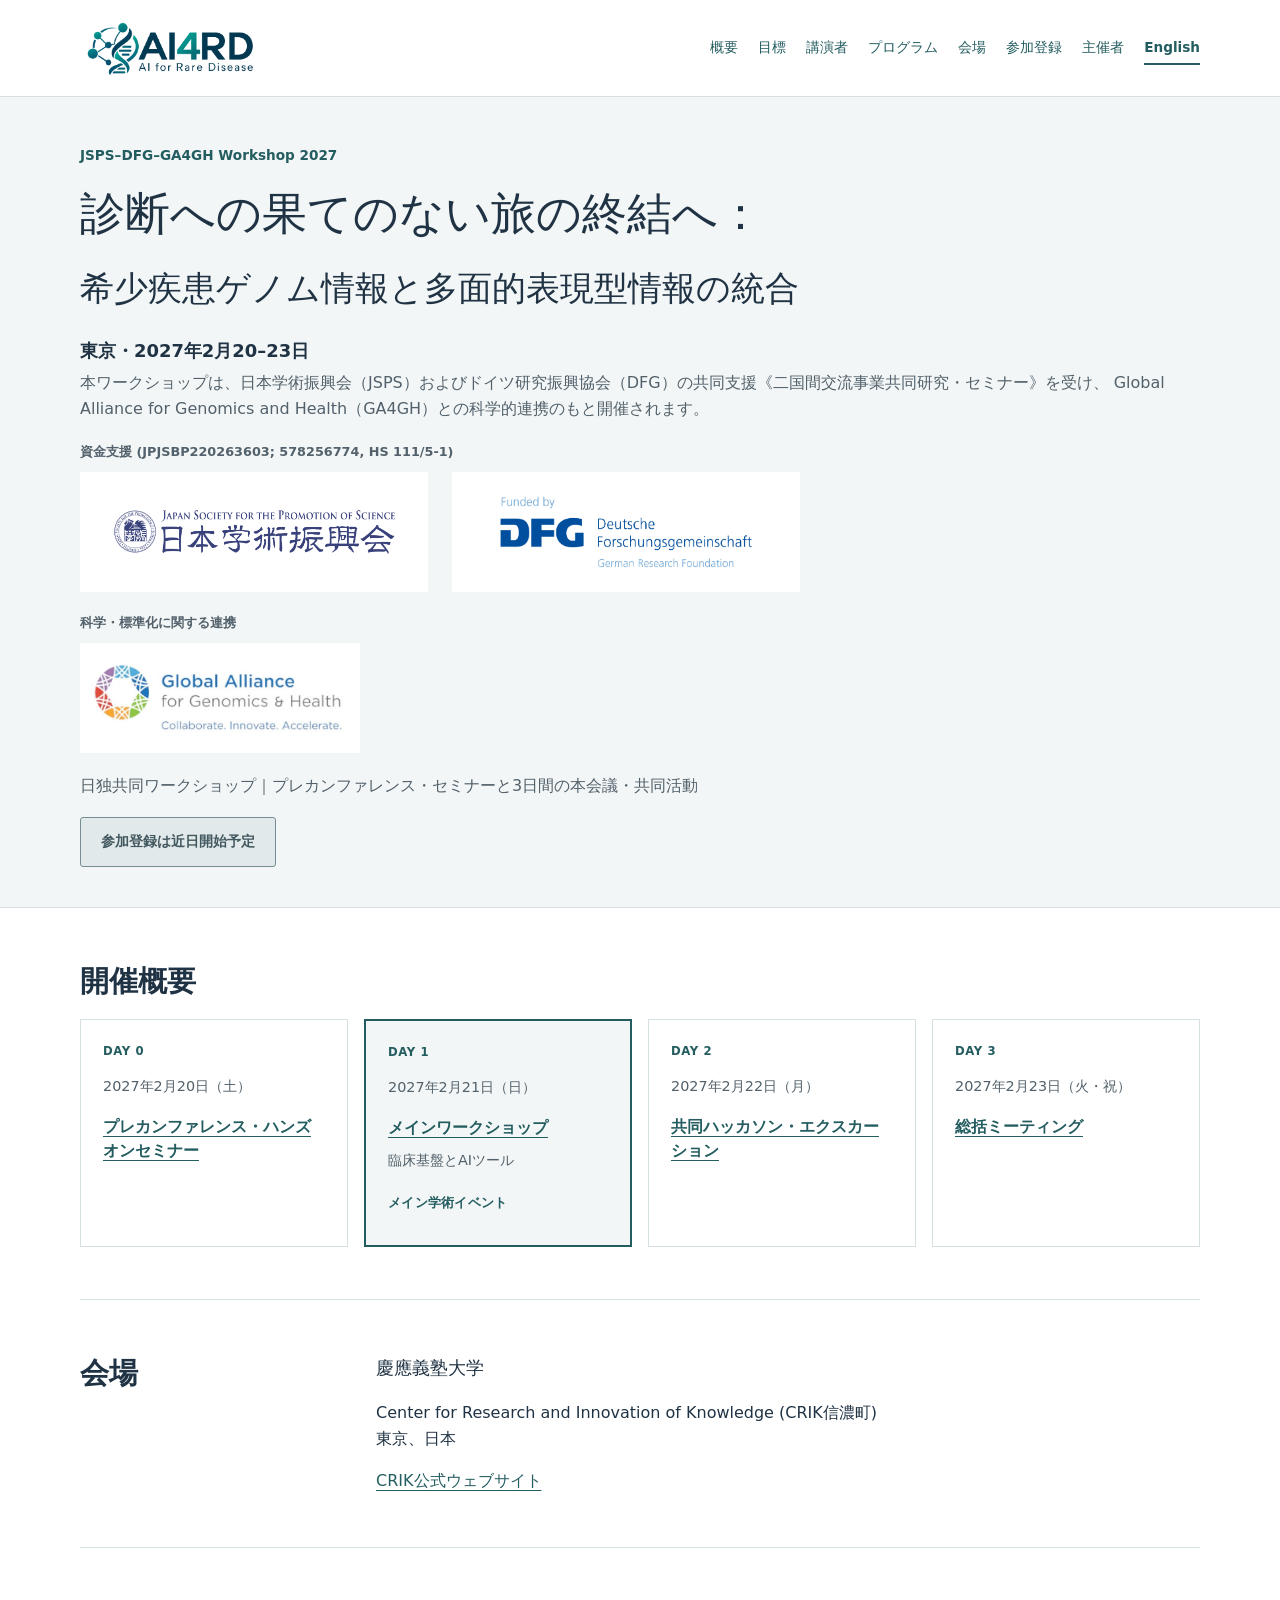
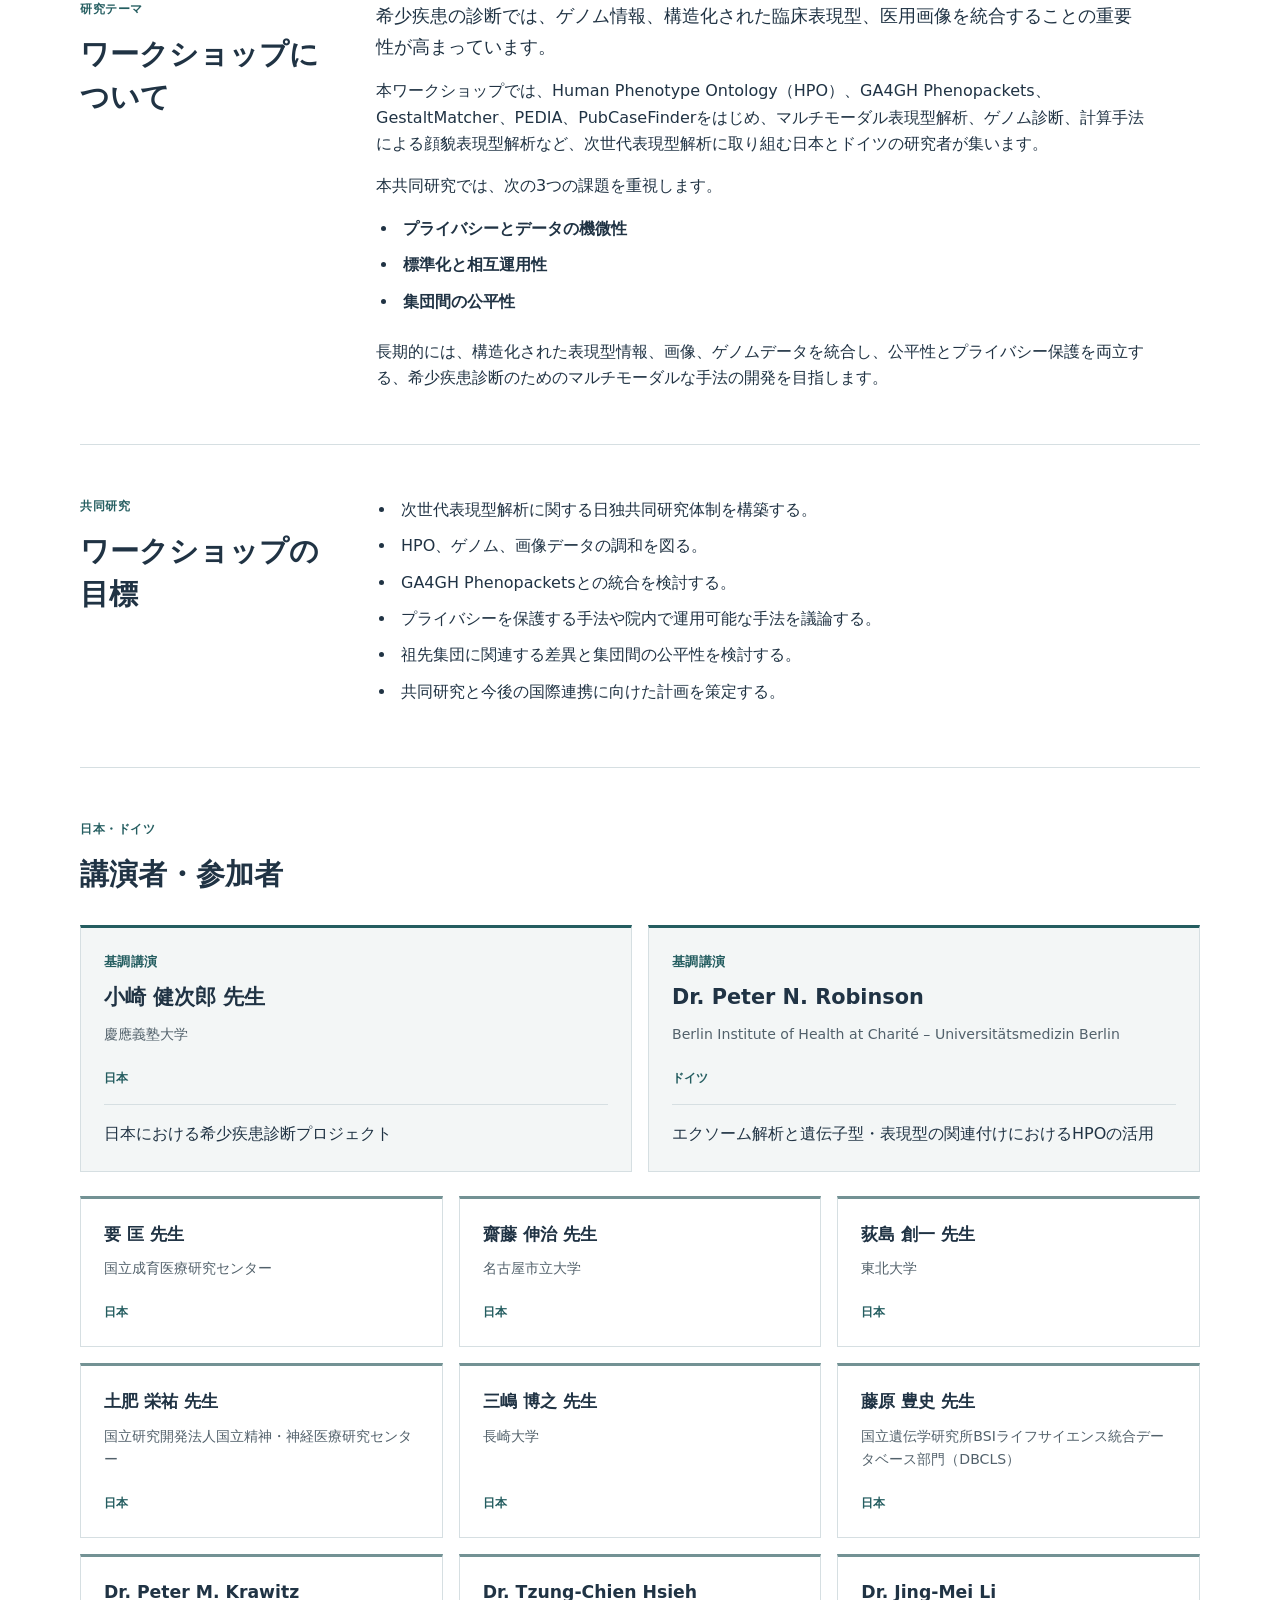
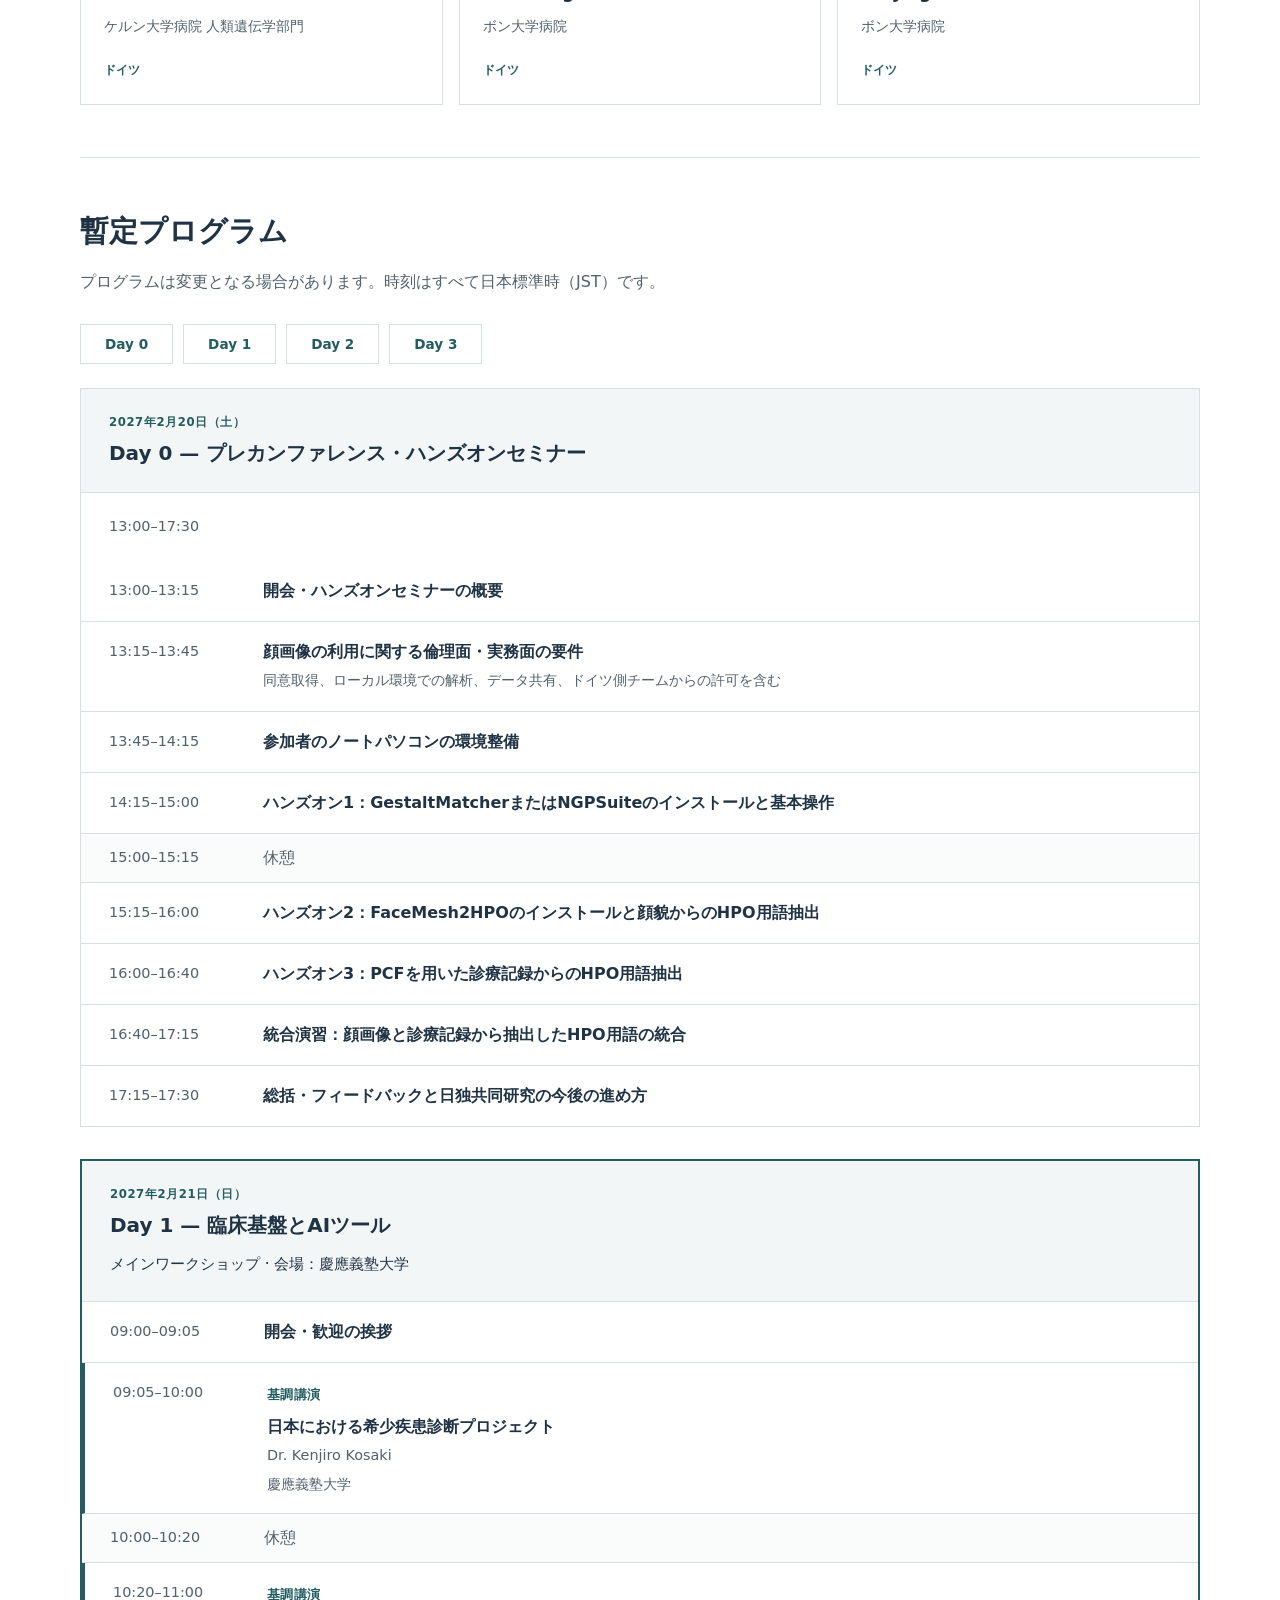
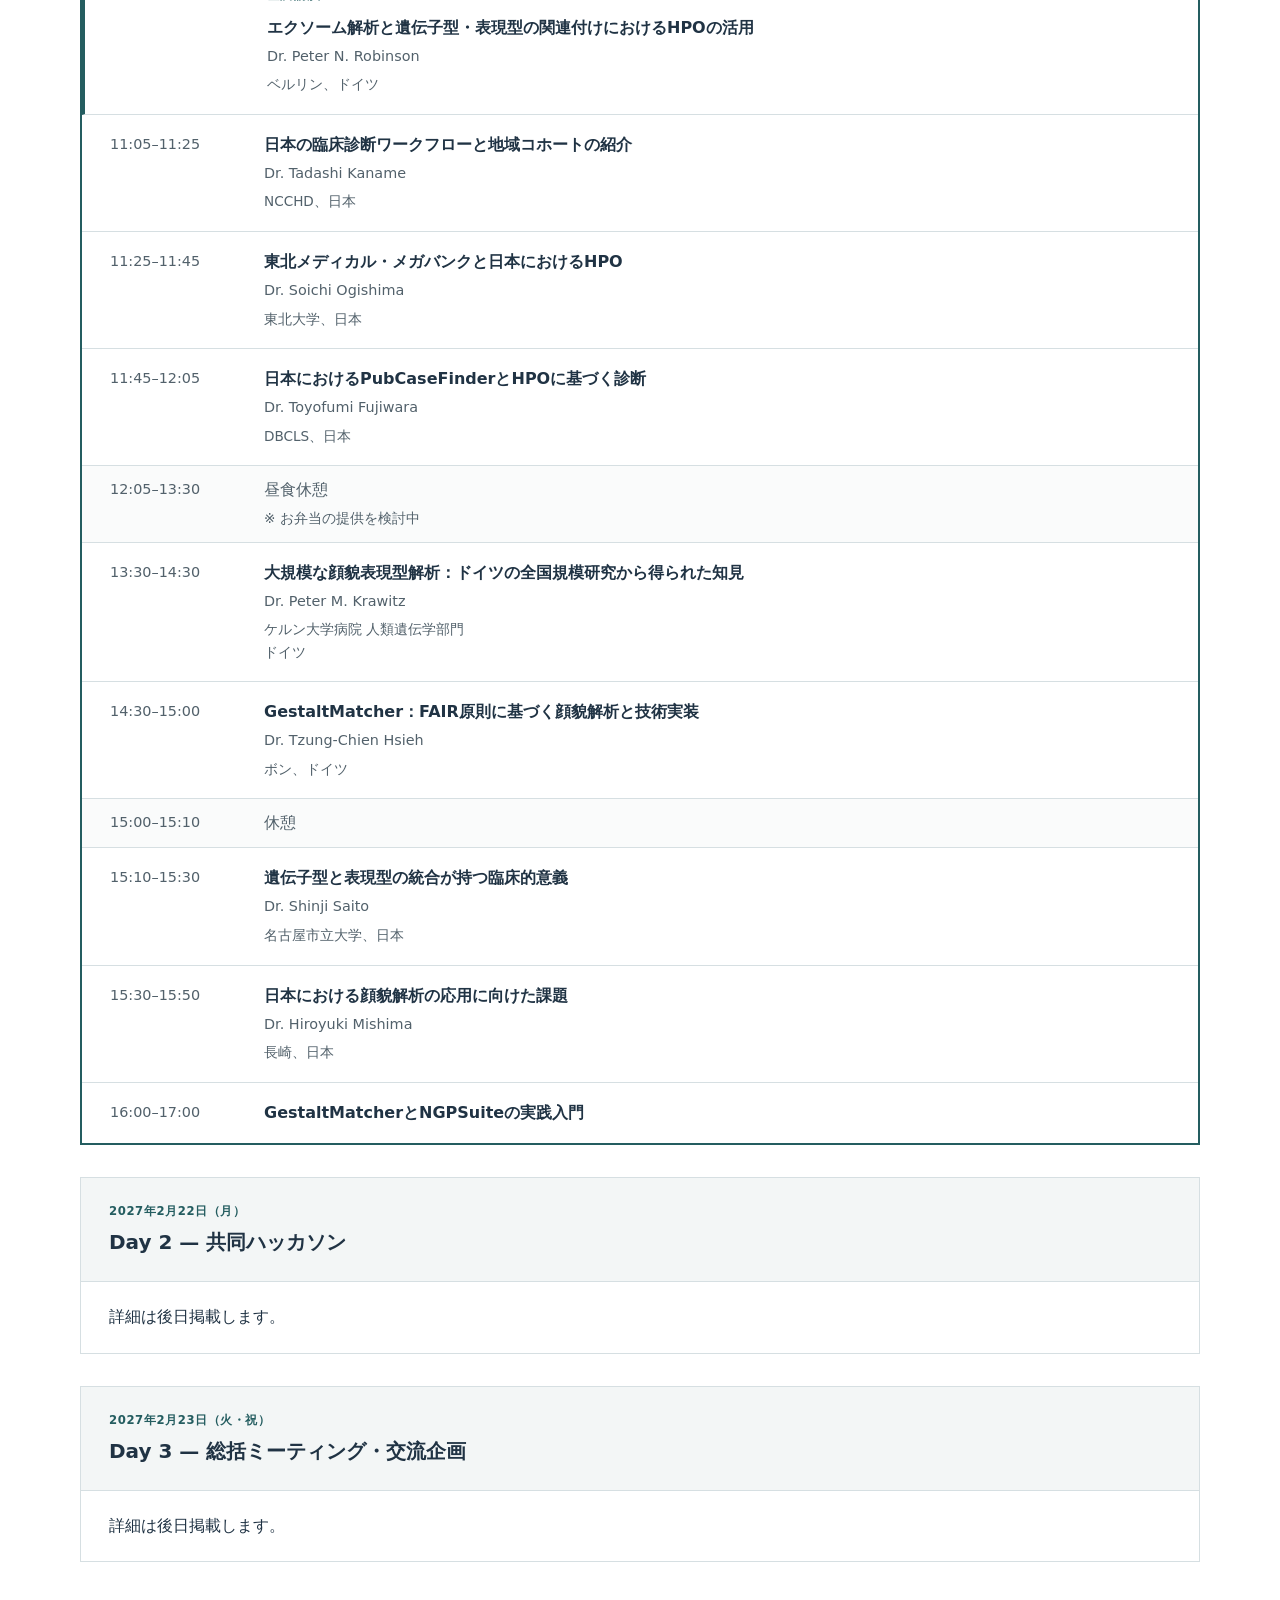
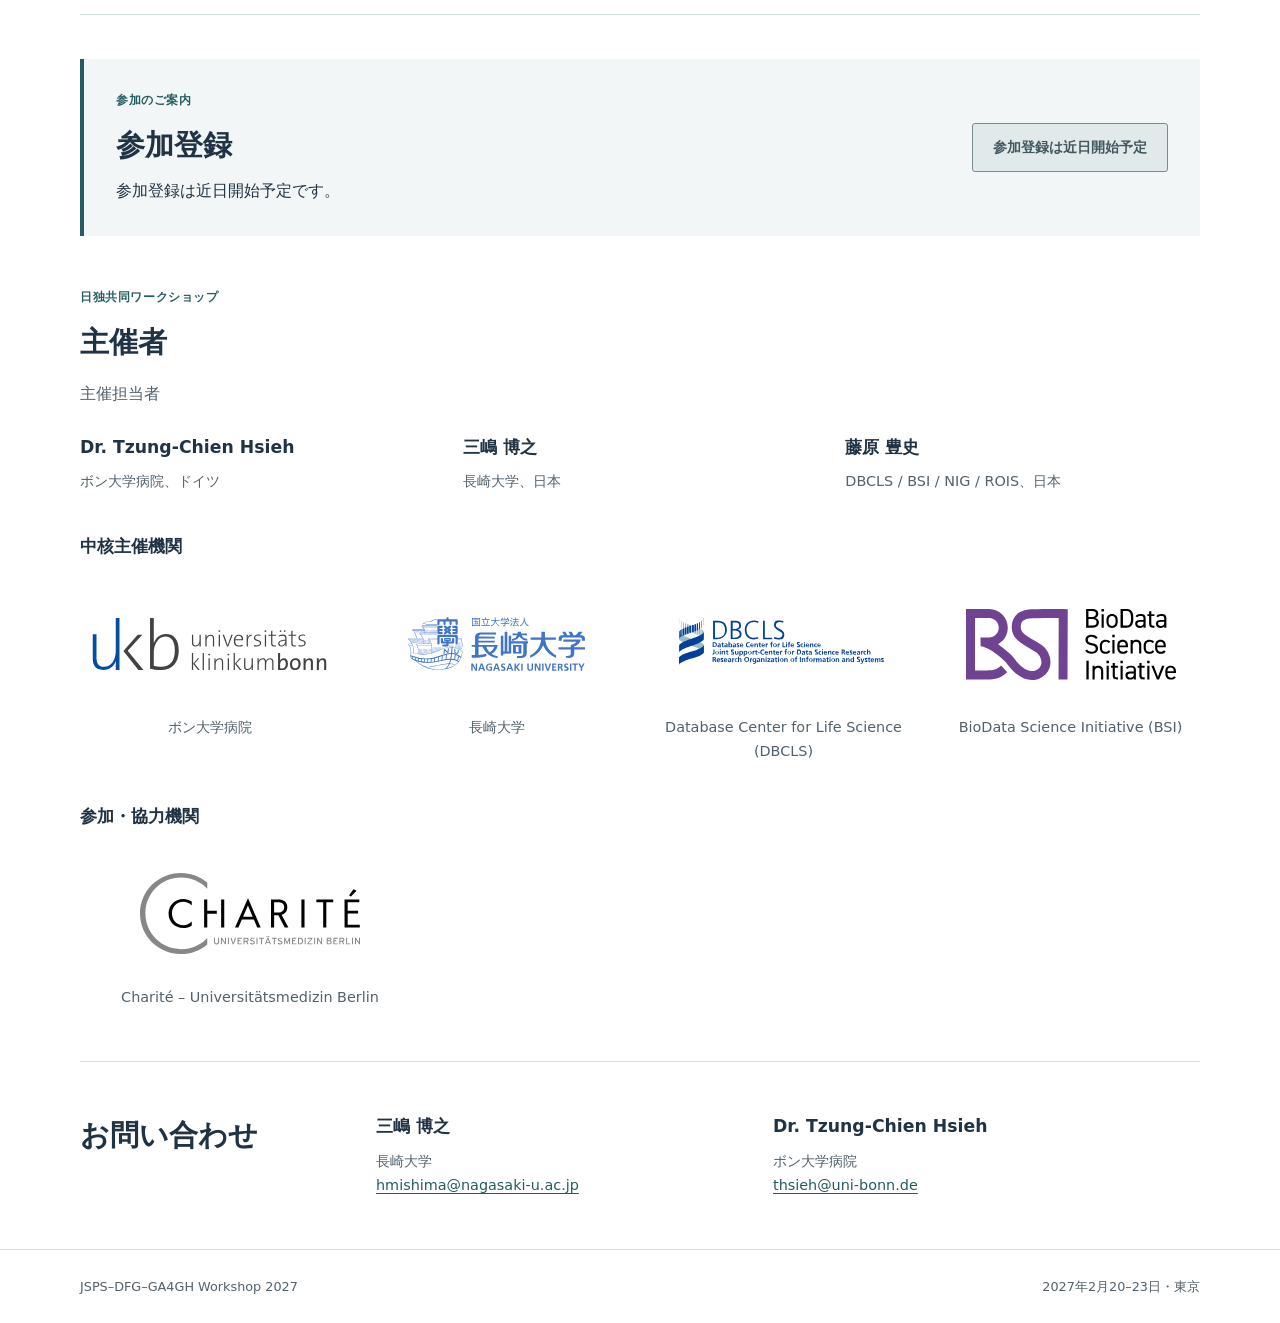
==== index.html @ 9a6e3f55 "Update index.html" ====
<!doctype html>
<html lang="ja">
<head>
  <meta charset="utf-8">
  <meta name="viewport" content="width=device-width, initial-scale=1">
  <title>JSPS–DFG–GA4GH Workshop 2027 | 東京</title>
  <meta name="description" content="2027年2月20–23日、東京・慶應義塾大学病院CRIK信濃町で開催する、希少疾患の次世代表現型解析に関する日独共同ワークショップ。">
  <link rel="stylesheet" href="assets/css/styles.css">
<link rel="alternate" hreflang="ja" href="./">
<link rel="alternate" hreflang="en" href="en/">
</head>
<body>
<a class="skip-link" href="#main">本文へ移動</a>
<header class="site-header"><div class="container header-inner">
  <a class="wordmark" href="./" lang="en"><img class="header-logo" src="assets/images/ai4rd.png" alt="AI4RD logo" width="2172" height="724" decoding="async"></a>
  <nav aria-label="メインナビゲーション">
    <a href="#about">概要</a>
    <a href="#goals">目標</a>
    <a href="#speakers">講演者</a>
    <a href="#program">プログラム</a>
    <a href="#venue">会場</a>
    <a href="#registration">参加登録</a>
    <a href="#organizers">主催者</a>
    <a class="language-link" href="en/" lang="en" hreflang="en">English</a>
  </nav></div></header>
<main id="main">
<!-- WORKSHOP IDENTITY -->
<section class="hero" id="top"><div class="container">
<p class="workshop-identity" lang="en">JSPS–DFG–GA4GH Workshop 2027</p>
<h1>診断への果てのない旅の終結へ：<span class="title-subline">希少疾患ゲノム情報と多面的表現型情報の統合</span></h1>
<p class="hero-location">東京・2027年2月20–23日</p>
<p class="hero-note funding-acknowledgement">
  本ワークショップは、日本学術振興会（JSPS）およびドイツ研究振興協会（DFG）の共同支援《二国間交流事業共同研究・セミナー》を受け、
  Global Alliance for Genomics and Health（GA4GH）との科学的連携のもと開催されます。
</p>
<!-- Funding logos -->
<p class="support-label">資金支援 (JPJSBP220263603; 578256774, HS 111/5-1)</p>
<div class="funding-logos">
<div class="funding-logo-slot"><img class="institution-logo logo-jsps" src="assets/images/jsps-display.png" alt="Japan Society for the Promotion of Science (JSPS)" decoding="async"></div>
<div class="funding-logo-slot"><img class="institution-logo logo-dfg" src="assets/images/dfg-display.png" alt="German Research Foundation (DFG)" decoding="async"></div>
</div>
<!-- End funding logos -->
<div class="scientific-collaboration">
<p class="support-label">科学・標準化に関する連携</p>
<div class="collaboration-logo-slot"><img class="institution-logo logo-ga4gh" src="assets/images/ga4gh.png" alt="Global Alliance for Genomics and Health (GA4GH)" decoding="async"></div>
</div>
<p class="hero-note">日独共同ワークショップ｜プレカンファレンス・セミナーと3日間の本会議・共同活動</p>
<button class="button" type="button" disabled>参加登録は近日開始予定</button>
</div></section>
<div class="container content">
<section id="overview" class="section section-full"><h2>開催概要</h2><div class="overview-grid">
  <article class="overview-card">
    <p class="eyebrow">Day 0</p><p>2027年2月20日（土）</p><h3><a href="#day-0">プレカンファレンス・ハンズオンセミナー</a></h3></article>
  <article class="overview-card main-event">
    <p class="eyebrow">Day 1</p><p>2027年2月21日（日）</p><h3><a href="#day-1">メインワークショップ</a></h3><p>臨床基盤とAIツール</p><span class="badge">メイン学術イベント</span></article>
  <article class="overview-card">
    <p class="eyebrow">Day 2</p><p>2027年2月22日（月）</p><h3><a href="#day-2">共同ハッカソン・エクスカーション</a></h3></article>
  <article class="overview-card">
    <p class="eyebrow">Day 3</p><p>2027年2月23日（火・祝）</p><h3><a href="#day-3">総括ミーティング</a></h3></article></div></section>
<section id="venue" class="section"><div class="section-label"><h2>会場</h2></div><div class="section-body"><p class="lead">慶應義塾大学</p><p>Center for Research and Innovation of Knowledge (CRIK信濃町)<br>東京、日本</p><p><a href="https://crik.keio.ac.jp/">CRIK公式ウェブサイト</a></p></div></section>
<section id="about" class="section"><div class="section-label"><p class="eyebrow">研究テーマ</p><h2>ワークショップについて</h2></div><div class="section-body">
<p class="lead">希少疾患の診断では、ゲノム情報、構造化された臨床表現型、医用画像を統合することの重要性が高まっています。</p>
<p>本ワークショップでは、Human Phenotype Ontology（HPO）、GA4GH Phenopackets、GestaltMatcher、PEDIA、PubCaseFinderをはじめ、マルチモーダル表現型解析、ゲノム診断、計算手法による顔貌表現型解析など、次世代表現型解析に取り組む日本とドイツの研究者が集います。</p>
<p>本共同研究では、次の3つの課題を重視します。</p>
<ul class="challenges"><li>プライバシーとデータの機微性</li><li>標準化と相互運用性</li><li>集団間の公平性</li></ul>
<p>長期的には、構造化された表現型情報、画像、ゲノムデータを統合し、公平性とプライバシー保護を両立する、希少疾患診断のためのマルチモーダルな手法の開発を目指します。</p>
</div></section>
<section id="goals" class="section"><div class="section-label"><p class="eyebrow">共同研究</p><h2>ワークショップの目標</h2></div><div class="section-body"><ul class="goals-list">
<li>次世代表現型解析に関する日独共同研究体制を構築する。</li>
<li>HPO、ゲノム、画像データの調和を図る。</li>
<li>GA4GH Phenopacketsとの統合を検討する。</li>
<li>プライバシーを保護する手法や院内で運用可能な手法を議論する。</li>
<li>祖先集団に関連する差異と集団間の公平性を検討する。</li>
<li>共同研究と今後の国際連携に向けた計画を策定する。</li>
</ul></div></section>
<!-- SPEAKERS: copy one speaker-card article to add a participant. -->
<section id="speakers" class="section section-full"><div class="section-heading"><p class="eyebrow">日本・ドイツ</p><h2>講演者・参加者</h2></div>
  <div class="keynote-grid"><article class="speaker-card keynote-card" data-status="confirmed"><p class="badge">基調講演</p><h3>小崎 健次郎 先生</h3><p>慶應義塾大学</p><p class="country">日本</p>
    <p class="keynote-title">日本における希少疾患診断プロジェクト</p></article>
<article class="speaker-card keynote-card"><p class="badge">基調講演</p><h3>Dr. Peter N. Robinson</h3><p>Berlin Institute of Health at Charité – Universitätsmedizin Berlin</p><p class="country">ドイツ</p>
  <p class="keynote-title">エクソーム解析と遺伝子型・表現型の関連付けにおけるHPOの活用</p></article></div>
  <div class="speaker-grid">
    <article class="speaker-card" data-status="confirmed"><h3>要 匡 先生</h3><p>国立成育医療研究センター</p><p class="country">日本</p></article>
    <article class="speaker-card" data-status="confirmed"><h3>齋藤 伸治 先生</h3><p>名古屋市立大学</p><p class="country">日本</p></article>
    <articls class="speaker-card"><h3>荻島 創一 先生</h3><p>東北大学</p><p class="country">日本</p></articls> 
    <articls class="speaker-card"><h3>土肥 栄祐 先生</h3><p>国立研究開発法人国立精神・神経医療研究センター</p><p class="country">日本</p></articls> 
    <article class="speaker-card"><h3>三嶋 博之 先生</h3><p>長崎大学</p><p class="country">日本</p></article>
    <article class="speaker-card"><h3>藤原 豊史 先生</h3><p>国立遺伝学研究所BSIライフサイエンス統合データベース部門（DBCLS）</p><p class="country">日本</p></article>
    <article class="speaker-card"><h3>Dr. Peter M. Krawitz</h3><p>ケルン大学病院 人類遺伝学部門</p><p class="country">ドイツ</p></article>
    <article class="speaker-card"><h3>Dr. Tzung-Chien Hsieh</h3><p>ボン大学病院</p><p class="country">ドイツ</p></article>
    <article class="speaker-card"><h3>Dr. Jing-Mei Li</h3><p>ボン大学病院</p><p class="country">ドイツ</p></article>
</div></section>
<!-- PROGRAM: each program-day contains an ordered list of sessions. Times are local to Tokyo (JST). -->
<section id="program" class="section section-full"><div class="section-heading"><h2>暫定プログラム</h2><p>プログラムは変更となる場合があります。時刻はすべて日本標準時（JST）です。</p></div><nav class="day-links" aria-label="開催日"><a href="#day-0">Day 0</a><a href="#day-1">Day 1</a><a href="#day-2">Day 2</a><a href="#day-3">Day 3</a></nav>
<section class="program-day" aria-labelledby="day-0"><header class="day-heading"><p class="eyebrow">2027年2月20日（土）</p><h3 id="day-0">Day 0 — プレカンファレンス・ハンズオンセミナー</h3></header><div class="day-summary"><p class="session-time">13:00–17:30</p></div>
<ol class="sessions">
<li class="session"><span class="session-time">13:00–13:15</span><div><h4>開会・ハンズオンセミナーの概要</h4></div></li>
<li class="session"><span class="session-time">13:15–13:45</span><div><h4>顔画像の利用に関する倫理面・実務面の要件</h4><p>同意取得、ローカル環境での解析、データ共有、ドイツ側チームからの許可を含む</p></div></li>
<li class="session"><span class="session-time">13:45–14:15</span><div><h4>参加者のノートパソコンの環境整備</h4></div></li>
<li class="session"><span class="session-time">14:15–15:00</span><div><h4>ハンズオン1：GestaltMatcherまたはNGPSuiteのインストールと基本操作</h4></div></li>
<li class="interval"><span class="session-time">15:00–15:15</span><div><h4>休憩</h4></div></li>
<li class="session"><span class="session-time">15:15–16:00</span><div><h4>ハンズオン2：FaceMesh2HPOのインストールと顔貌からのHPO用語抽出</h4></div></li>
<li class="session"><span class="session-time">16:00–16:40</span><div><h4>ハンズオン3：PCFを用いた診療記録からのHPO用語抽出</h4></div></li>
<li class="session"><span class="session-time">16:40–17:15</span><div><h4>統合演習：顔画像と診療記録から抽出したHPO用語の統合</h4></div></li>
<li class="session"><span class="session-time">17:15–17:30</span><div><h4>総括・フィードバックと日独共同研究の今後の進め方</h4></div></li>
</ol></section>
<section class="program-day main-event" aria-labelledby="day-1"><header class="day-heading"><p class="eyebrow">2027年2月21日（日）</p><h3 id="day-1">Day 1 — 臨床基盤とAIツール</h3><p class="day-meta">メインワークショップ · 会場：慶應義塾大学</p></header><ol class="sessions">
<li class="session"><span class="session-time">09:00–09:05</span><div><h4>開会・歓迎の挨拶</h4></div></li>
<li class="keynote-session"><span class="session-time">09:05–10:00</span><div><p class="badge">基調講演</p><h4>日本における希少疾患診断プロジェクト</h4><p class="session-speaker">Dr. Kenjiro Kosaki</p><p class="session-affiliation">慶應義塾大学</p></div></li>
<li class="interval"><span class="session-time">10:00–10:20</span><div><h4>休憩</h4></div></li>
<li class="keynote-session"><span class="session-time">10:20–11:00</span><div><p class="badge">基調講演</p><h4>エクソーム解析と遺伝子型・表現型の関連付けにおけるHPOの活用</h4><p class="session-speaker">Dr. Peter N. Robinson</p><p class="session-affiliation">ベルリン、ドイツ</p></div></li>
<li class="session"><span class="session-time">11:05–11:25</span><div><h4>日本の臨床診断ワークフローと地域コホートの紹介</h4><p class="session-speaker">Dr. Tadashi Kaname</p><p class="session-affiliation">NCCHD、日本</p></div></li>
<li class="session"><span class="session-time">11:25–11:45</span><div><h4>東北メディカル・メガバンクと日本におけるHPO</h4><p class="session-speaker">Dr. Soichi Ogishima</p><p class="session-affiliation">東北大学、日本</p></div></li>
<li class="session"><span class="session-time">11:45–12:05</span><div><h4>日本におけるPubCaseFinderとHPOに基づく診断</h4><p class="session-speaker">Dr. Toyofumi Fujiwara</p><p class="session-affiliation">DBCLS、日本</p></div></li>
<li class="interval"><span class="session-time">12:05–13:30</span><div><h4>昼食休憩</h4><p class="tentative-note">※ お弁当の提供を検討中</p></div></li>
<li class="session"><span class="session-time">13:30–14:30</span><div><h4>大規模な顔貌表現型解析：ドイツの全国規模研究から得られた知見</h4><p class="session-speaker">Dr. Peter M. Krawitz</p><p class="session-affiliation">ケルン大学病院 人類遺伝学部門<br>ドイツ</p></div></li>
<li class="session"><span class="session-time">14:30–15:00</span><div><h4>GestaltMatcher：FAIR原則に基づく顔貌解析と技術実装</h4><p class="session-speaker">Dr. Tzung-Chien Hsieh</p><p class="session-affiliation">ボン、ドイツ</p></div></li>
<li class="interval"><span class="session-time">15:00–15:10</span><div><h4>休憩</h4></div></li>
<li class="session"><span class="session-time">15:10–15:30</span><div><h4>遺伝子型と表現型の統合が持つ臨床的意義</h4><p class="session-speaker">Dr. Shinji Saito</p><p class="session-affiliation">名古屋市立大学、日本</p></div></li>
<li class="session"><span class="session-time">15:30–15:50</span><div><h4>日本における顔貌解析の応用に向けた課題</h4><p class="session-speaker">Dr. Hiroyuki Mishima</p><p class="session-affiliation">長崎、日本</p></div></li>
<li class="session"><span class="session-time">16:00–17:00</span><div><h4>GestaltMatcherとNGPSuiteの実践入門</h4></div></li>
</ol></section>
<section class="program-day" aria-labelledby="day-2"><header class="day-heading"><p class="eyebrow">2027年2月22日（月）</p><h3 id="day-2">Day 2 — 共同ハッカソン</h3></header><div class="day-summary"><p>詳細は後日掲載します。</p></div></section>
<section class="program-day" aria-labelledby="day-3"><header class="day-heading"><p class="eyebrow">2027年2月23日（火・祝）</p><h3 id="day-3">Day 3 — 総括ミーティング・交流企画</h3></header><div class="day-summary"><p>詳細は後日掲載します。</p></div></section>
</section>
<!-- REGISTRATION: replace disabled buttons here and in the hero with links once registration opens. -->
<section id="registration" class="registration"><div><p class="eyebrow">参加のご案内</p><h2>参加登録</h2><p>参加登録は近日開始予定です。</p></div><button class="button" type="button" disabled>参加登録は近日開始予定</button></section>
<section id="organizers" class="section section-full"><div class="section-heading"><p class="eyebrow">日独共同ワークショップ</p><h2>主催者</h2><p>主催担当者</p></div><div class="organizer-grid">
<article><h3>Dr. Tzung-Chien Hsieh</h3><p>ボン大学病院、ドイツ</p></article>
<article><h3>三嶋 博之</h3><p>長崎大学、日本</p></article>
<article><h3>藤原 豊史</h3><p>DBCLS / BSI / NIG / ROIS、日本</p></article>
</div>
<!-- Institutional logos -->
<section class="institution-section" aria-labelledby="core-institutions">
<h3 id="core-institutions">中核主催機関</h3>
<div class="institution-grid">
<figure class="institution-item"><div class="logo-slot"><img class="institution-logo logo-ukb" src="assets/images/ukb.svg" alt="University Hospital Bonn (UKB)" decoding="async"></div><figcaption>ボン大学病院</figcaption></figure>
<figure class="institution-item"><div class="logo-slot"><img class="institution-logo logo-nagasaki" src="assets/images/nagasaki.svg" alt="Nagasaki University" decoding="async"></div><figcaption>長崎大学</figcaption></figure>
<figure class="institution-item"><div class="logo-slot"><img class="institution-logo logo-dbcls" src="assets/images/dbcls.svg" alt="Database Center for Life Science (DBCLS)" decoding="async"></div><figcaption>Database Center for Life Science (DBCLS)</figcaption></figure>
<figure class="institution-item"><div class="logo-slot"><img class="institution-logo logo-bsi" src="assets/images/bsi.svg" alt="BioData Science Initiative (BSI)" decoding="async"></div><figcaption lang="en">BioData Science Initiative (BSI)</figcaption></figure>
</div>
</section>
<section class="institution-section" aria-labelledby="participating-institutions">
<h3 id="participating-institutions">参加・協力機関</h3>
<div class="participating-grid">
<figure class="institution-item participating-institution"><div class="logo-slot"><img class="institution-logo logo-charite" src="assets/images/charite.svg" alt="Charité – Universitätsmedizin Berlin" decoding="async"></div><figcaption>Charité – Universitätsmedizin Berlin</figcaption></figure>
</div>
</section>
<!-- End institutional logos -->
</section>
<section id="contact" class="section"><div class="section-label"><h2>お問い合わせ</h2></div><div class="section-body contact-grid">
<div><h3 lang="en">三嶋 博之</h3><p>長崎大学<br><a href="mailto:hmishima@nagasaki-u.ac.jp">hmishima@nagasaki-u.ac.jp</a></p></div>
<div><h3 lang="en">Dr. Tzung-Chien Hsieh</h3><p>ボン大学病院<br><a href="mailto:thsieh@uni-bonn.de">thsieh@uni-bonn.de</a></p></div>
</div></section>
</div>
</main>
<footer class="site-footer"><div class="container"><p>JSPS–DFG–GA4GH Workshop 2027</p><p>2027年2月20–23日・東京</p></div></footer>
</body>
</html>
---- assets/css/styles.css ----
/* Base palette and spacing: edit these tokens to adjust the visual identity. */
:root{--ink:#203344;--muted:#52616b;--accent:#245d60;--line:#d6dfe2;--soft:#f3f6f6;--paper:#fff;--width:1120px}
*{box-sizing:border-box}
html{scroll-padding-top:7rem}
body{margin:0;background:var(--paper);color:var(--ink);font-family:system-ui,-apple-system,BlinkMacSystemFont,"Segoe UI",sans-serif;font-size:16px;line-height:1.65}
a{color:var(--accent);text-underline-offset:.22em}
a:hover{text-decoration-thickness:2px}
a:focus-visible,button:focus-visible{outline:3px solid #995c13;outline-offset:5px}
.container{width:min(var(--width),calc(100% - 64px));margin-inline:auto}
h1,h2,h3,h4,p{margin-top:0}
h1,h2,h3,h4{line-height:1.3}
h2{font-size:1.8rem;letter-spacing:-.035em;margin-bottom:1rem}
h3{font-size:1.08rem;margin-bottom:.6rem}
p{margin-bottom:1rem}
p:last-child{margin-bottom:0}
.skip-link{position:absolute;top:-100px;left:16px;background:white;padding:12px;z-index:10}
.skip-link:focus{top:12px}
.site-header{position:sticky;top:0;z-index:5;background:white;border-bottom:1px solid var(--line)}
.header-inner{display:flex;align-items:center;justify-content:space-between;gap:24px;padding-block:18px}
.wordmark{display:block;flex-shrink:0;max-width:100%;text-decoration:none}
.header-logo{display:block;width:180px;max-width:100%;height:auto}
nav{display:flex;flex-wrap:wrap;gap:10px 20px}
nav a{font-size:.85rem;text-decoration:none;padding-block:5px}
nav a:hover{text-decoration:underline}
.hero{background:var(--soft);border-bottom:1px solid var(--line);padding:48px 0 40px}
.eyebrow{text-transform:uppercase;letter-spacing:.11em;font-size:.73rem;font-weight:700;color:var(--accent);margin-bottom:14px}
h1{max-width:950px;font-family:Georgia,"Times New Roman",serif;font-weight:400;font-size:clamp(2rem,3.5vw,2.9rem);line-height:1.22;letter-spacing:-.025em;margin-bottom:26px}
.title-subline{display:block;font-size:.76em;line-height:1.35;margin-top:14px;letter-spacing:-.015em}
.hero-location{font-size:1.12rem;font-weight:600;margin-bottom:4px}
.hero-note{color:var(--muted);margin-bottom:18px}
.hero h1{margin-bottom:20px}
.button{display:inline-block;font:inherit;font-size:.88rem;font-weight:600;border:1px solid #758d92;border-radius:3px;padding:12px 20px;text-decoration:none;background:#e2e9eb;color:#42585f}
.button:disabled{opacity:1;cursor:not-allowed}
a.button{background:var(--accent);color:white}
.section{padding-block:52px;border-bottom:1px solid var(--line);display:grid;grid-template-columns:260px 1fr;gap:36px}
.section-body{max-width:770px}
.lead{font-size:1.15rem;line-height:1.7}
.section-full{display:block}
.section-heading{margin-bottom:28px}
.section-heading>p:last-child{color:var(--muted)}
.challenges{padding-left:22px;margin-block:16px 24px;font-weight:600}
.challenges li,.goals-list li{padding-left:5px;margin-bottom:10px}
.goals-list{margin:0;padding-left:20px}
.speaker-grid{display:grid;grid-template-columns:repeat(3,1fr);gap:16px}
.speaker-card{border:1px solid var(--line);border-top:3px solid #739294;padding:23px;display:flex;flex-direction:column}
.speaker-card p{font-size:.88rem;color:var(--muted);margin-bottom:12px}
.speaker-card .country{margin-top:auto;margin-bottom:0;padding-top:10px;font-size:.78rem;color:var(--accent);font-weight:600}
.day-links{margin-bottom:24px;gap:10px}
.day-links a{border:1px solid var(--line);padding:8px 24px;font-weight:600}
.program-day{margin-bottom:32px;border:1px solid var(--line)}
.program-day:last-child{margin-bottom:0}
.day-heading{padding:24px 28px;background:var(--soft);border-bottom:1px solid var(--line)}
.day-heading .eyebrow{margin-bottom:6px}
.day-heading h3{font-size:1.25rem;margin:0;scroll-margin-top:7rem}
.sessions{list-style:none;padding:0;margin:0}
.sessions li{display:grid;grid-template-columns:130px 1fr;gap:24px;padding:18px 28px;border-bottom:1px solid var(--line)}
.sessions li:last-child{border-bottom:0}
.session-time{font-variant-numeric:tabular-nums;font-size:.9rem;white-space:nowrap;color:var(--muted)}
.sessions h4{font-size:1rem;font-weight:600;margin:0;line-height:1.5}
.sessions p{font-size:.9rem;color:var(--muted);margin:5px 0 0}
.sessions .interval{background:#fafbfb;padding-block:12px}
.interval h4{font-weight:400;color:var(--muted)}
.registration{margin-top:44px;padding:32px;background:var(--soft);border-left:4px solid var(--accent);display:flex;justify-content:space-between;align-items:center;gap:24px}
.registration h2{margin-bottom:10px}
.registration .button{flex-shrink:0}
.organizer-grid{display:grid;grid-template-columns:repeat(3,1fr);gap:28px}
.organizer-grid p{color:var(--muted);font-size:.9rem}
#contact{border-bottom:0}
.site-footer{border-top:1px solid var(--line);padding:26px 0;color:var(--muted);font-size:.8rem}
.site-footer .container{display:flex;justify-content:space-between;gap:16px}
.site-footer p{margin:0}
@media(max-width:1000px){.header-inner{align-items:flex-start;flex-direction:column;gap:8px}.section{grid-template-columns:210px 1fr;gap:24px}.speaker-grid{grid-template-columns:repeat(2,1fr)}html{scroll-padding-top:9rem}.day-heading h3{scroll-margin-top:9rem}}
@media(max-width:640px){.container{width:calc(100% - 36px)}.site-header{position:static}.header-inner{padding-block:12px}.header-logo{width:156px}nav{gap:2px 17px}nav a{padding-block:8px}.hero{padding:32px 0}.section{display:block;padding-block:36px}.section-label{margin-bottom:22px}.speaker-grid,.organizer-grid{grid-template-columns:1fr}.speaker-card{padding:20px}.registration{flex-direction:column;align-items:flex-start;padding:24px;margin-top:32px}.sessions li{grid-template-columns:1fr;gap:5px;padding:16px 18px}.day-heading{padding:20px 18px}.day-heading h3{font-size:1.15rem}.site-footer .container{flex-direction:column;gap:5px}html{scroll-padding-top:1rem}.day-heading h3{scroll-margin-top:1rem}}
@media print{.site-header,.skip-link,.button,.day-links{display:none}.container{width:100%}.hero,.section{padding-block:20px}.program-day{break-inside:auto}.sessions li,.speaker-card{break-inside:avoid}body{font-size:10pt}.hero{background:white}.speaker-grid{grid-template-columns:repeat(3,1fr)}}

/* Bilingual navigation, event overview, and keynote hierarchy. */
.language-link{font-weight:700;border-bottom:2px solid var(--accent)}
.overview-grid{display:grid;grid-template-columns:repeat(4,minmax(0,1fr));gap:16px}
.overview-card{padding:22px;border:1px solid var(--line)}
.overview-card>p:not(.eyebrow){font-size:.9rem;color:var(--muted)}
.overview-card h3{font-size:1rem}
.main-event{border:2px solid var(--accent)}
.overview-card.main-event{background:var(--soft)}
.keynote-grid{display:grid;grid-template-columns:repeat(2,minmax(0,1fr));gap:16px;margin-bottom:24px}
.keynote-card{background:var(--soft);border-top-color:var(--accent)}
.keynote-card h3{font-size:1.3rem}
.speaker-card .keynote-title{margin-top:16px;margin-bottom:0;padding-top:16px;border-top:1px solid var(--line);color:var(--ink);font-size:1rem}
.badge,.speaker-card .badge,.sessions .badge{align-self:flex-start;display:inline-block;font-size:.8rem;font-weight:700;color:var(--accent);letter-spacing:.02em;margin:0 0 10px}
.keynote-session{border-left:3px solid var(--accent)}
.day-meta{margin-top:12px;margin-bottom:0;font-size:.95rem}
.day-summary{padding:22px 28px}
.sessions .tentative-note{font-size:.85rem;color:var(--muted)}
.sessions .session-affiliation{font-size:.85rem}
:lang(ja) h1{font-family:"Yu Mincho","Hiragino Mincho ProN",serif;line-height:1.5;letter-spacing:0}
:lang(ja) .title-subline{line-height:1.6;letter-spacing:0}
:lang(ja) h2,:lang(ja) h3{line-height:1.5;letter-spacing:0}
:lang(ja) .eyebrow{letter-spacing:.05em}
@media(max-width:1100px){.header-inner{flex-direction:column;align-items:flex-start;gap:8px}.overview-grid{grid-template-columns:repeat(2,minmax(0,1fr))}html{scroll-padding-top:10rem}}
@media(max-width:640px){.overview-grid,.keynote-grid{grid-template-columns:1fr}.day-summary{padding:20px 18px}html{scroll-padding-top:1rem}}

/* Institutional marks retain their source proportions and artwork. */
.institution-logo {
  display: block;
  width: auto;
  height: auto;
  max-width: 100%;
  max-height: 100px;
  object-fit: contain;
}
.funding-logos {
  display: grid;
  grid-template-columns: repeat(2, minmax(0, 1fr));
  max-width: 720px;
  gap: 24px;
  margin: 0 0 20px;
}
.funding-logo-slot {
  height: 120px;
  padding: 16px;
  display: flex;
  align-items: center;
  justify-content: center;
  background: white;
}
.logo-dfg { max-width: min(100%, 255px); max-height: 88px; }
.logo-jsps { max-width: min(100%, 285px); max-height: 88px; }
.institution-section { margin-top: 40px; }
.institution-section > h3 { margin-bottom: 24px; }
.institution-grid {
  display: grid;
  grid-template-columns: repeat(4, minmax(0, 1fr));
  gap: 28px;
}
.institution-item { margin: 0; min-width: 0; }
.logo-slot {
  min-height: 120px;
  display: flex;
  align-items: center;
  justify-content: center;
  padding: 12px;
}
.logo-ukb { max-width: min(100%, 260px); }
.logo-dbcls { max-width: min(100%, 210px); max-height: 82px; }
.logo-charite { max-width: min(100%, 220px); max-height: 82px; }
.institution-item figcaption {
  margin-top: 12px;
  text-align: center;
  color: var(--muted);
  font-size: .9rem;
}
.logo-nagasaki { max-width: min(100%, 260px); }
.participating-grid { display: grid; grid-template-columns: repeat(2, minmax(0, 1fr)); gap: 28px; max-width: 736px; }
.participating-institution { max-width: 340px; }
.logo-keio { max-width: min(100%, 250px); max-height: 82px; }
@media (max-width: 1000px) {
  .institution-grid { grid-template-columns: repeat(2, minmax(0, 1fr)); }
}
@media (max-width: 640px) {
  .institution-grid { grid-template-columns: 1fr; gap: 28px; }
  .institution-item { width: 100%; max-width: 340px; margin-inline: auto; }
  .funding-logos, .participating-grid { grid-template-columns: 1fr; }
  .funding-logos { max-width: 360px; gap: 16px; }
  .participating-institution { margin-inline: 0; }
}

/* Workshop identity and distinct support roles. */
.workshop-identity { margin-bottom: 14px; color: var(--accent); font-size: .85rem; font-weight: 700; line-height: 1.6; text-wrap: pretty; }
.support-label { margin-bottom: 10px; font-size: .8rem; font-weight: 600; color: var(--muted); }
.scientific-collaboration { margin-bottom: 20px; }
.collaboration-logo-slot { display: flex; align-items: center; justify-content: center; width: 280px; max-width: 100%; height: 110px; padding: 10px; background: white; }
.logo-ga4gh { width: 100%; max-height: 90px; }
.logo-bsi { width: 210px; max-width: 100%; max-height: 82px; }

/* Named contacts share a compact, responsive layout. */
.contact-grid { display: grid; grid-template-columns: repeat(2, minmax(0, 1fr)); gap: 24px; }
.contact-grid p { color: var(--muted); font-size: .9rem; }
.contact-grid a { overflow-wrap: anywhere; }
@media (max-width: 640px) {
  .contact-grid { grid-template-columns: 1fr; }
}
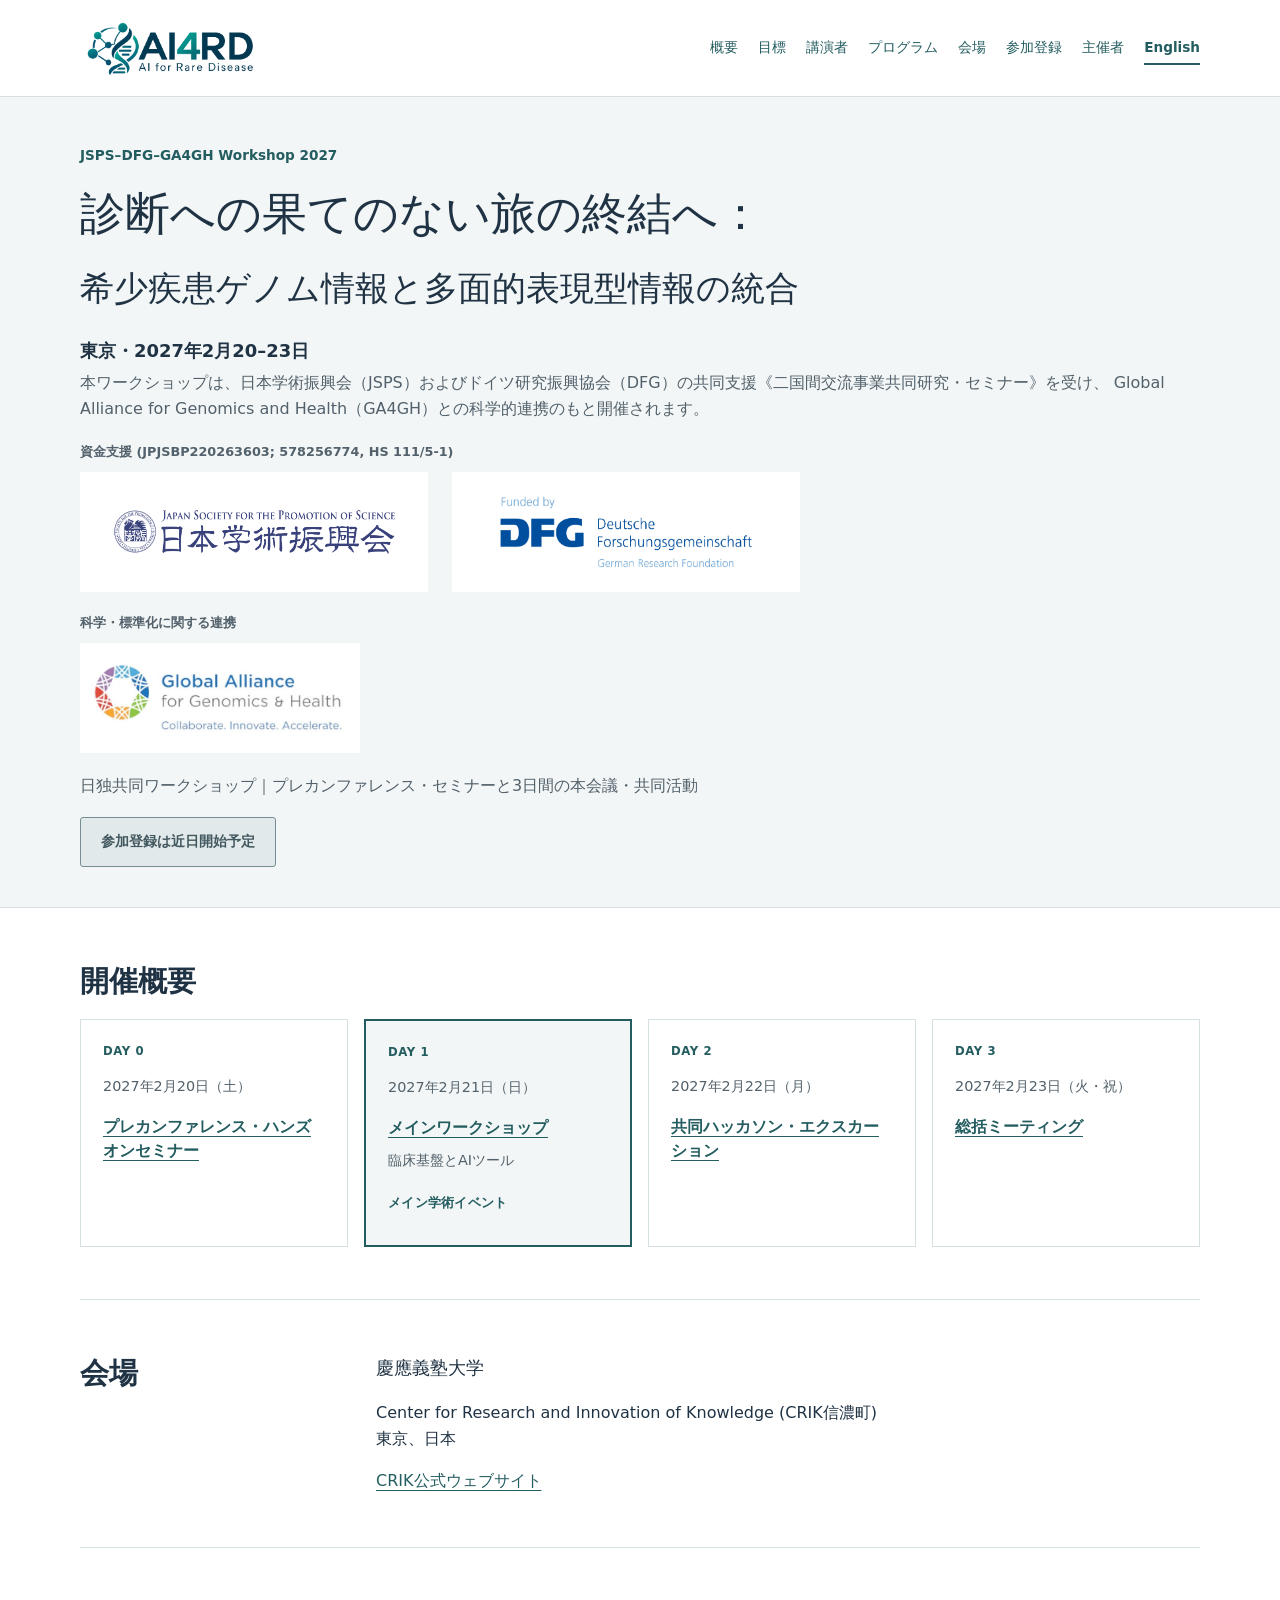
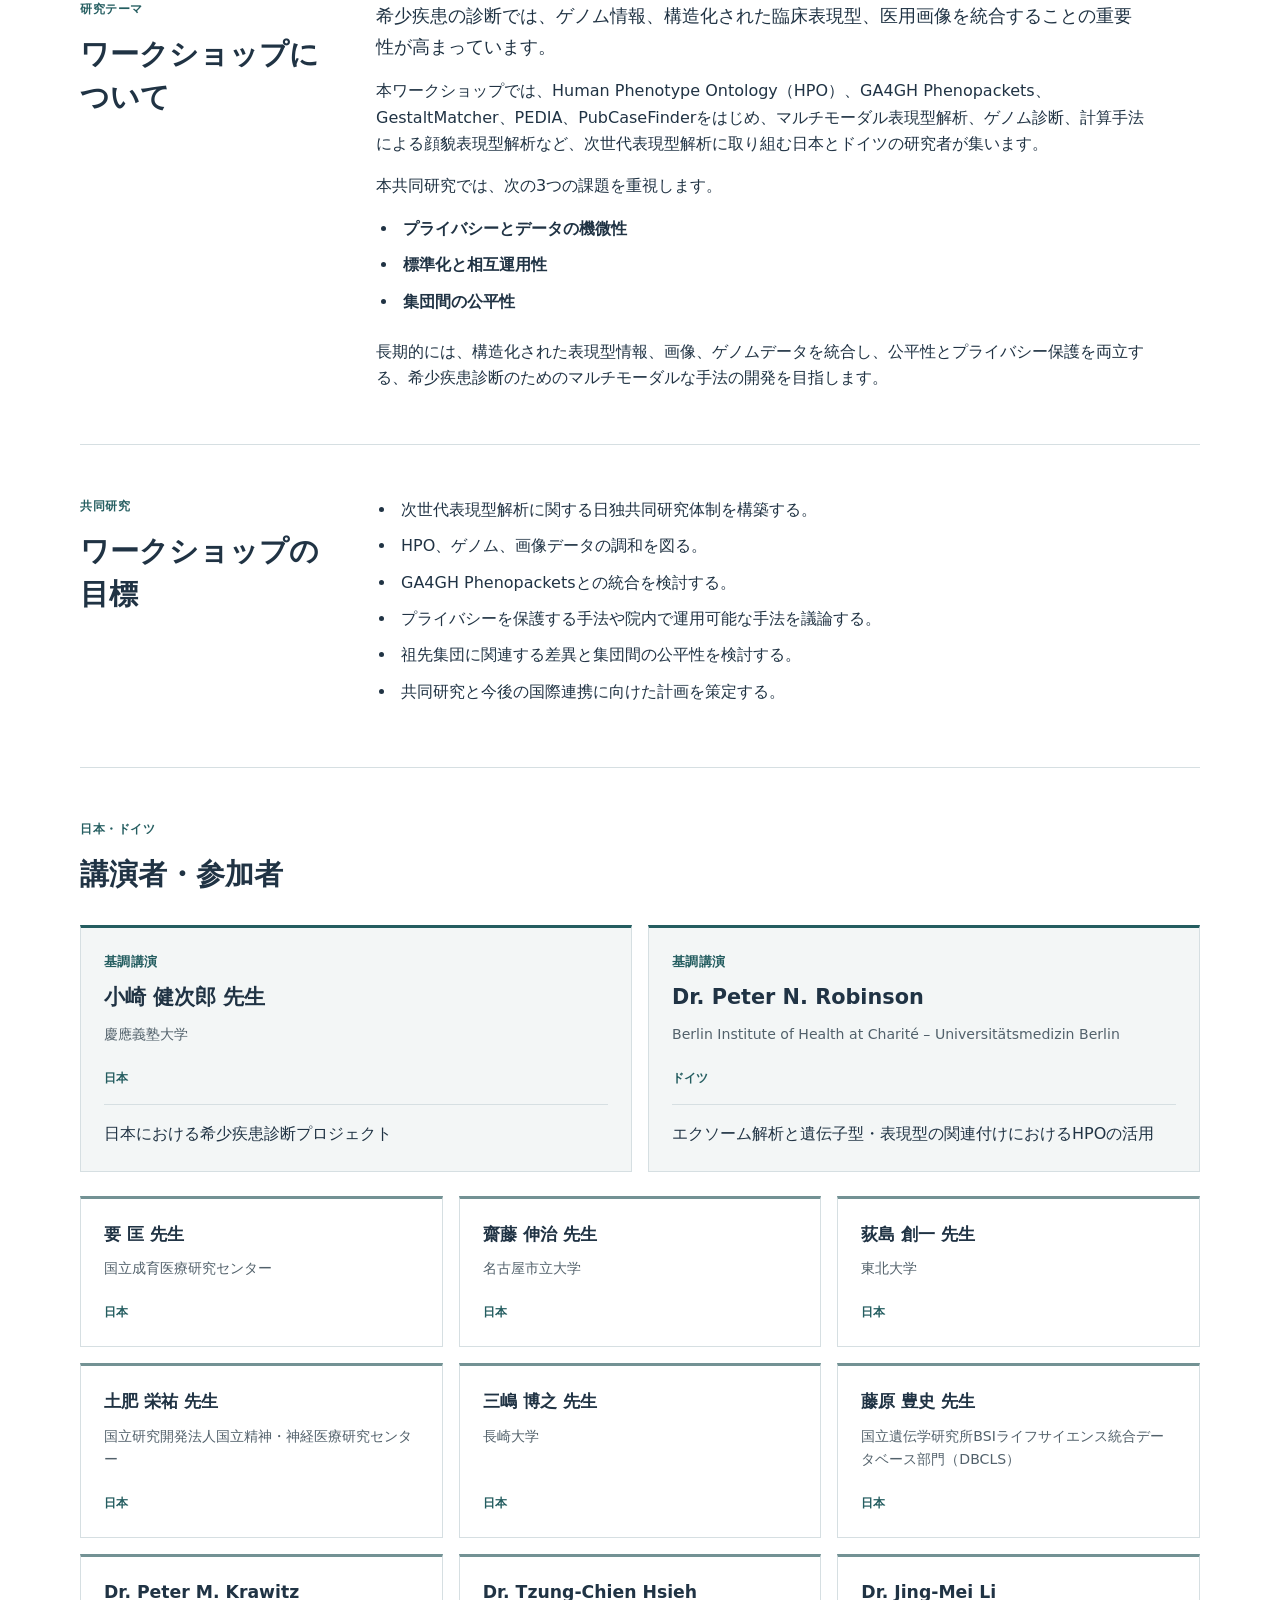
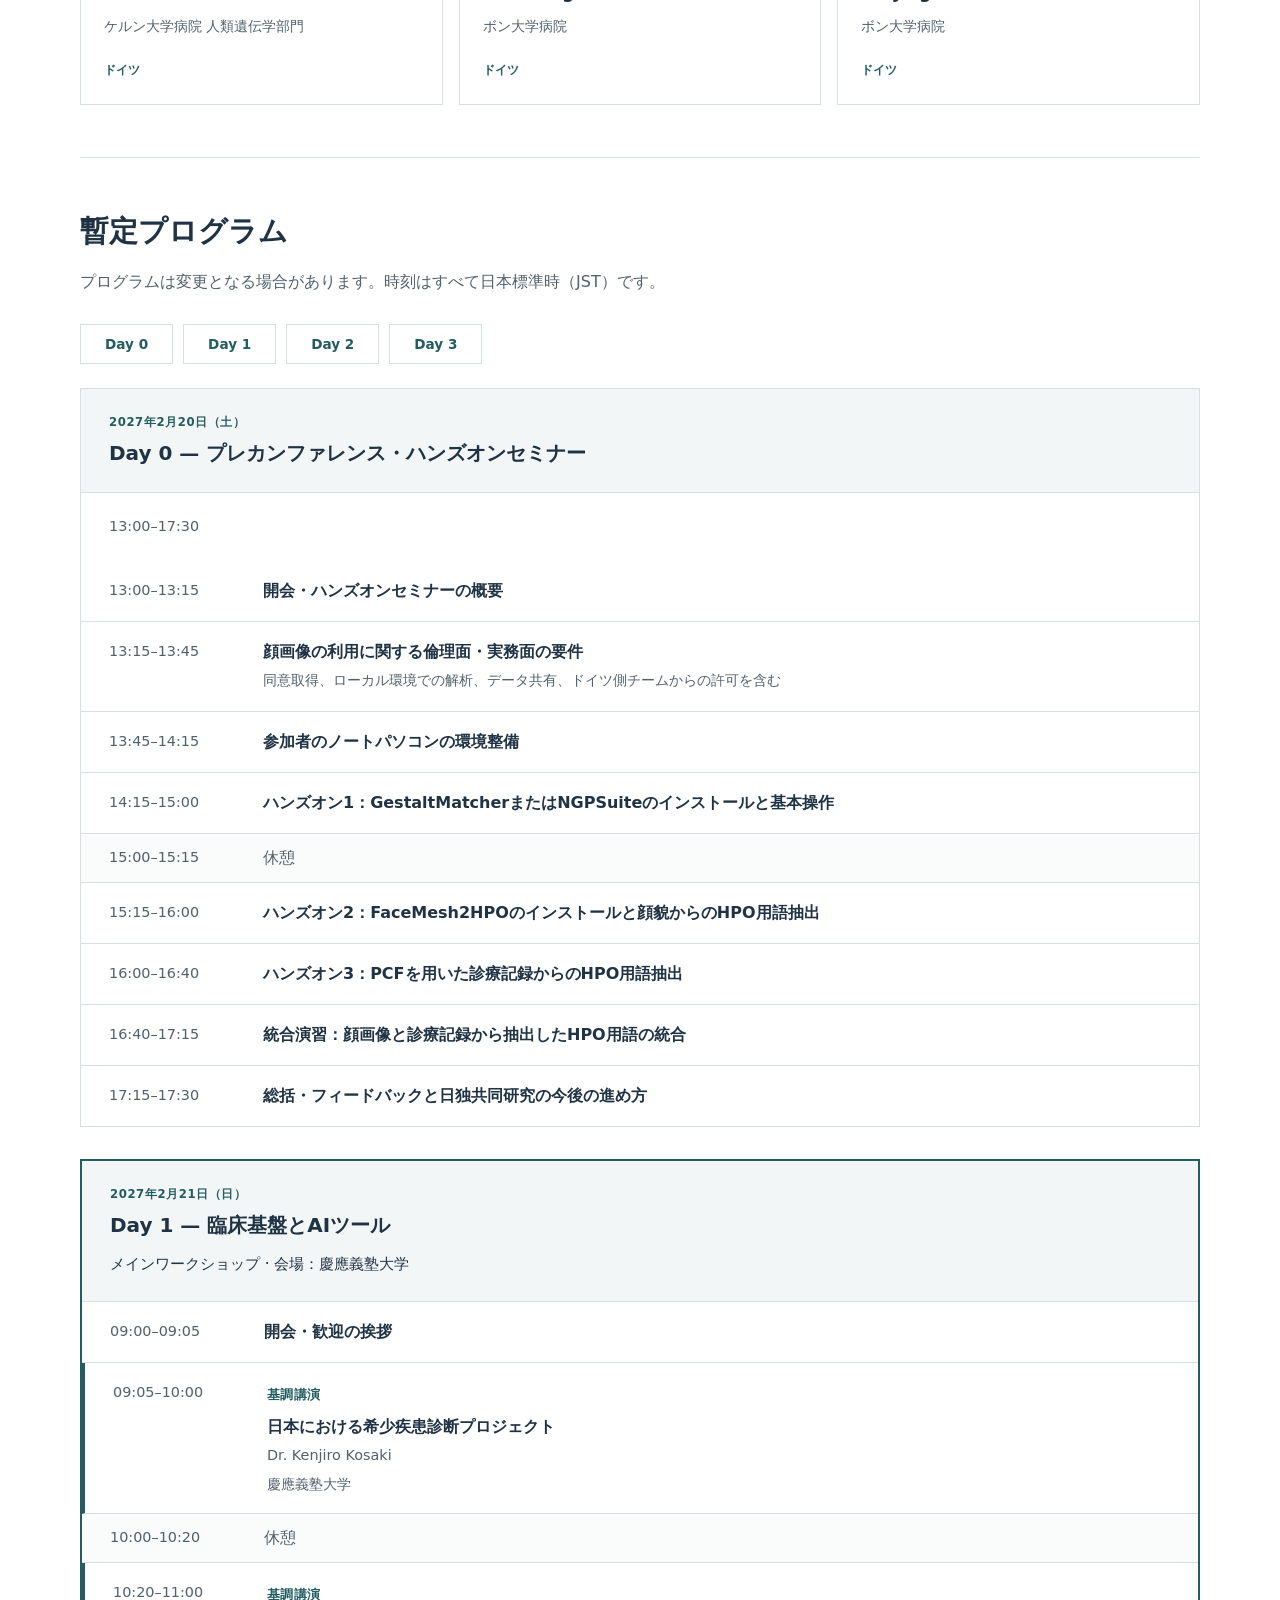
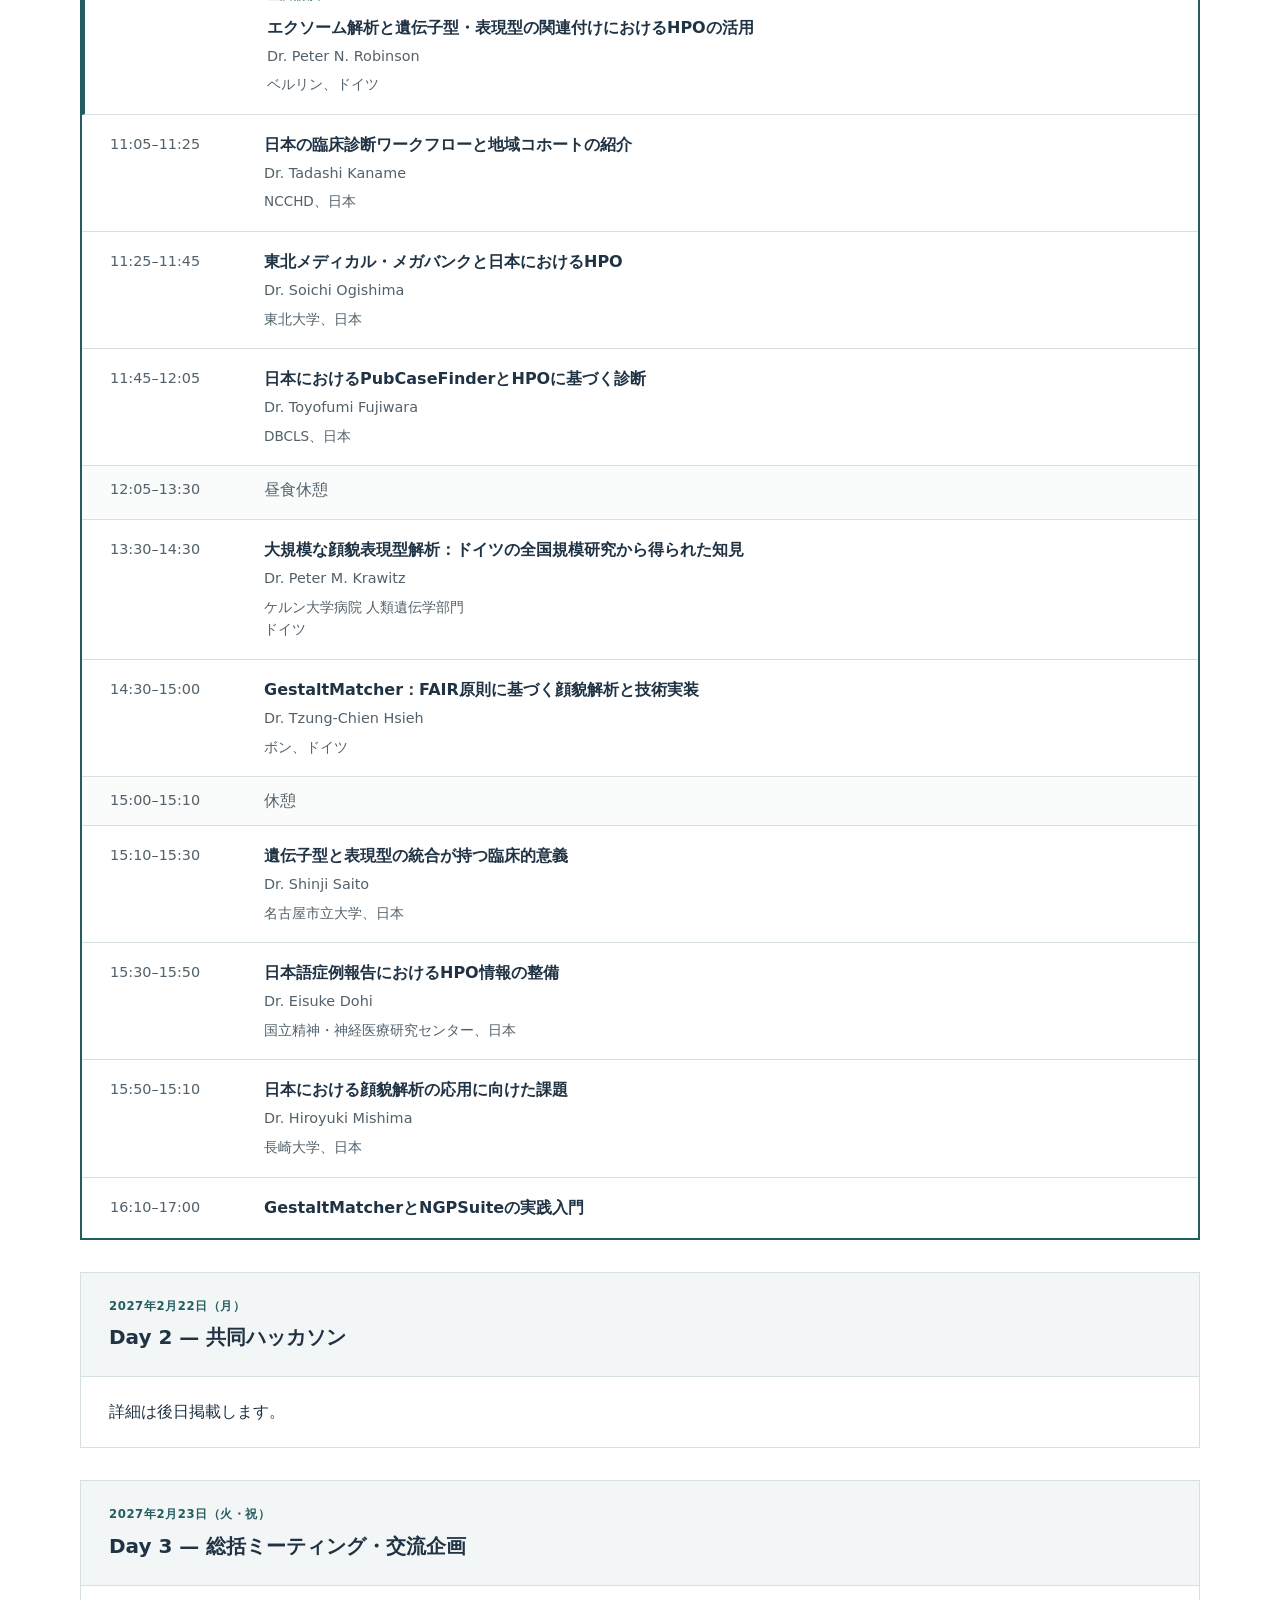
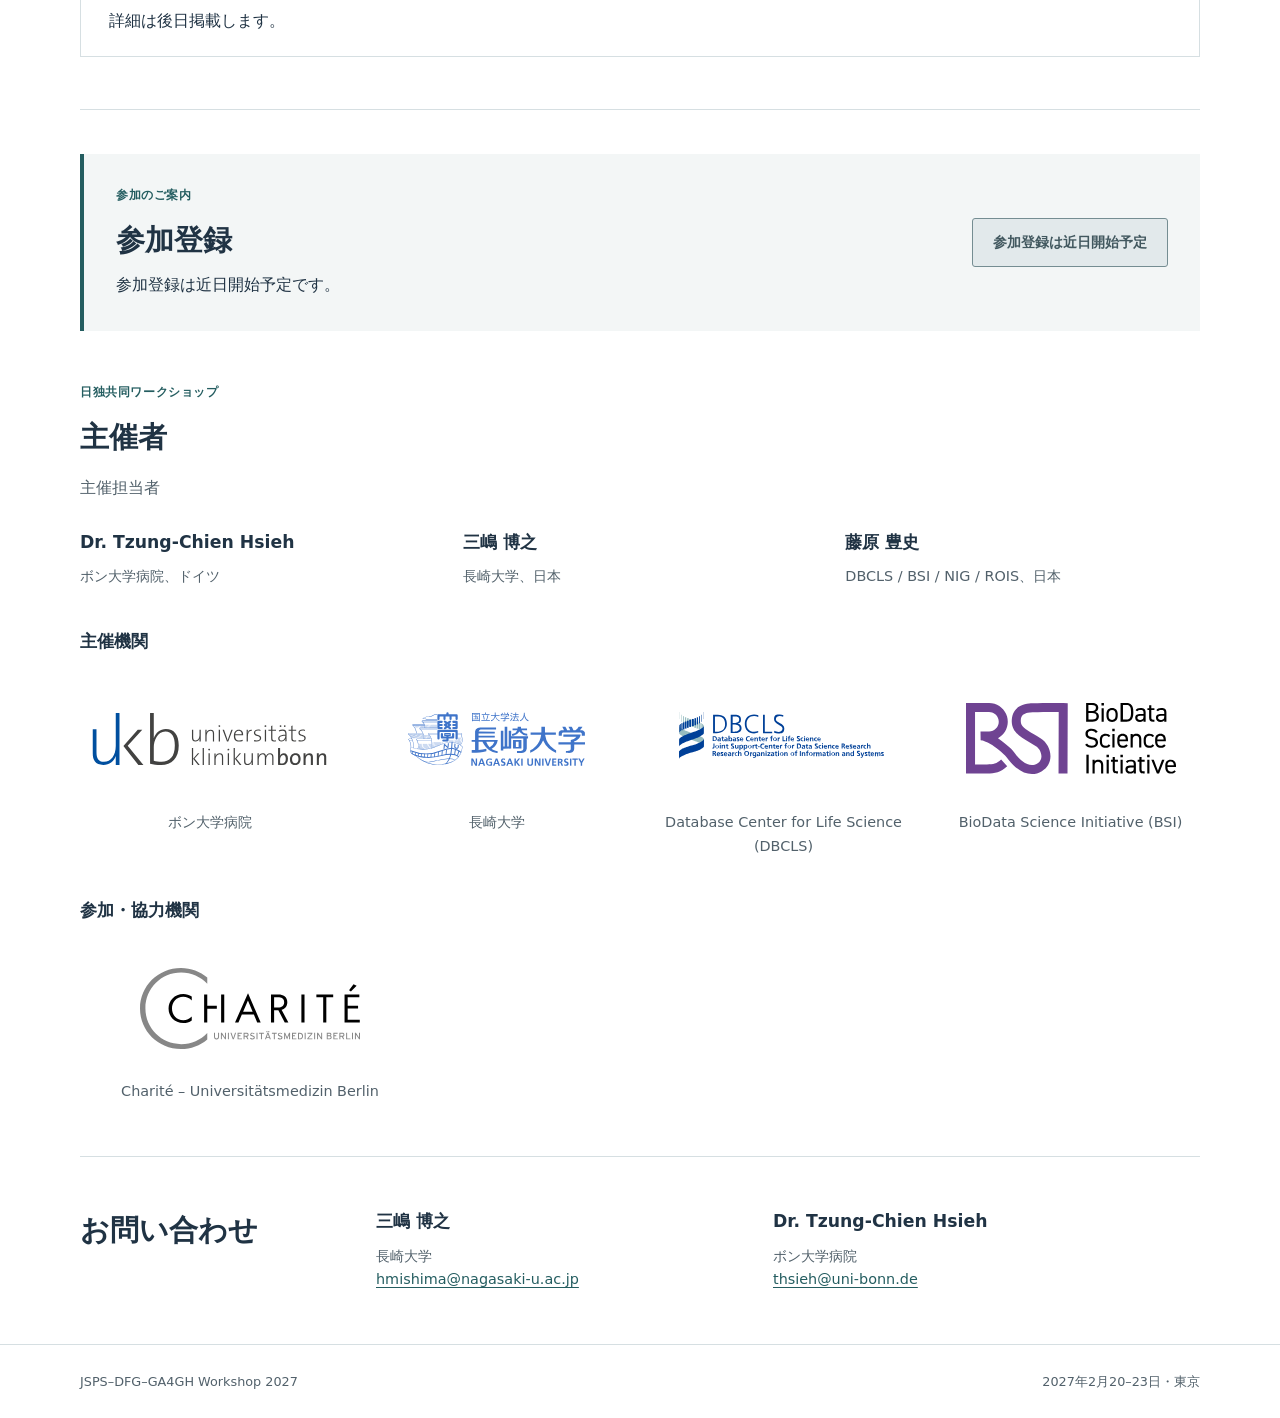
==== commit 52891905: "Update index.html" ====
--- a/index.html
+++ b/index.html
@@ -112,13 +112,14 @@
 <li class="session"><span class="session-time">11:05–11:25</span><div><h4>日本の臨床診断ワークフローと地域コホートの紹介</h4><p class="session-speaker">Dr. Tadashi Kaname</p><p class="session-affiliation">NCCHD、日本</p></div></li>
 <li class="session"><span class="session-time">11:25–11:45</span><div><h4>東北メディカル・メガバンクと日本におけるHPO</h4><p class="session-speaker">Dr. Soichi Ogishima</p><p class="session-affiliation">東北大学、日本</p></div></li>
 <li class="session"><span class="session-time">11:45–12:05</span><div><h4>日本におけるPubCaseFinderとHPOに基づく診断</h4><p class="session-speaker">Dr. Toyofumi Fujiwara</p><p class="session-affiliation">DBCLS、日本</p></div></li>
-<li class="interval"><span class="session-time">12:05–13:30</span><div><h4>昼食休憩</h4><p class="tentative-note">※ お弁当の提供を検討中</p></div></li>
+<li class="interval"><span class="session-time">12:05–13:30</span><div><h4>昼食休憩</h4><p class="tentative-note"> </p></div></li>
 <li class="session"><span class="session-time">13:30–14:30</span><div><h4>大規模な顔貌表現型解析：ドイツの全国規模研究から得られた知見</h4><p class="session-speaker">Dr. Peter M. Krawitz</p><p class="session-affiliation">ケルン大学病院 人類遺伝学部門<br>ドイツ</p></div></li>
 <li class="session"><span class="session-time">14:30–15:00</span><div><h4>GestaltMatcher：FAIR原則に基づく顔貌解析と技術実装</h4><p class="session-speaker">Dr. Tzung-Chien Hsieh</p><p class="session-affiliation">ボン、ドイツ</p></div></li>
 <li class="interval"><span class="session-time">15:00–15:10</span><div><h4>休憩</h4></div></li>
 <li class="session"><span class="session-time">15:10–15:30</span><div><h4>遺伝子型と表現型の統合が持つ臨床的意義</h4><p class="session-speaker">Dr. Shinji Saito</p><p class="session-affiliation">名古屋市立大学、日本</p></div></li>
-<li class="session"><span class="session-time">15:30–15:50</span><div><h4>日本における顔貌解析の応用に向けた課題</h4><p class="session-speaker">Dr. Hiroyuki Mishima</p><p class="session-affiliation">長崎、日本</p></div></li>
-<li class="session"><span class="session-time">16:00–17:00</span><div><h4>GestaltMatcherとNGPSuiteの実践入門</h4></div></li>
+<li class="session"><span class="session-time">15:30–15:50</span><div><h4>日本語症例報告におけるHPO情報の整備</h4><p class="session-speaker">Dr. Eisuke Dohi</p><p class="session-affiliation">国立精神・神経医療研究センター、日本</p></div></li>
+<li class="session"><span class="session-time">15:50–15:10</span><div><h4>日本における顔貌解析の応用に向けた課題</h4><p class="session-speaker">Dr. Hiroyuki Mishima</p><p class="session-affiliation">長崎大学、日本</p></div></li>
+<li class="session"><span class="session-time">16:10–17:00</span><div><h4>GestaltMatcherとNGPSuiteの実践入門</h4></div></li>
 </ol></section>
 <section class="program-day" aria-labelledby="day-2"><header class="day-heading"><p class="eyebrow">2027年2月22日（月）</p><h3 id="day-2">Day 2 — 共同ハッカソン</h3></header><div class="day-summary"><p>詳細は後日掲載します。</p></div></section>
 <section class="program-day" aria-labelledby="day-3"><header class="day-heading"><p class="eyebrow">2027年2月23日（火・祝）</p><h3 id="day-3">Day 3 — 総括ミーティング・交流企画</h3></header><div class="day-summary"><p>詳細は後日掲載します。</p></div></section>
@@ -132,7 +133,7 @@
 </div>
 <!-- Institutional logos -->
 <section class="institution-section" aria-labelledby="core-institutions">
-<h3 id="core-institutions">中核主催機関</h3>
+<h3 id="core-institutions">主催機関</h3>
 <div class="institution-grid">
 <figure class="institution-item"><div class="logo-slot"><img class="institution-logo logo-ukb" src="assets/images/ukb.svg" alt="University Hospital Bonn (UKB)" decoding="async"></div><figcaption>ボン大学病院</figcaption></figure>
 <figure class="institution-item"><div class="logo-slot"><img class="institution-logo logo-nagasaki" src="assets/images/nagasaki.svg" alt="Nagasaki University" decoding="async"></div><figcaption>長崎大学</figcaption></figure>
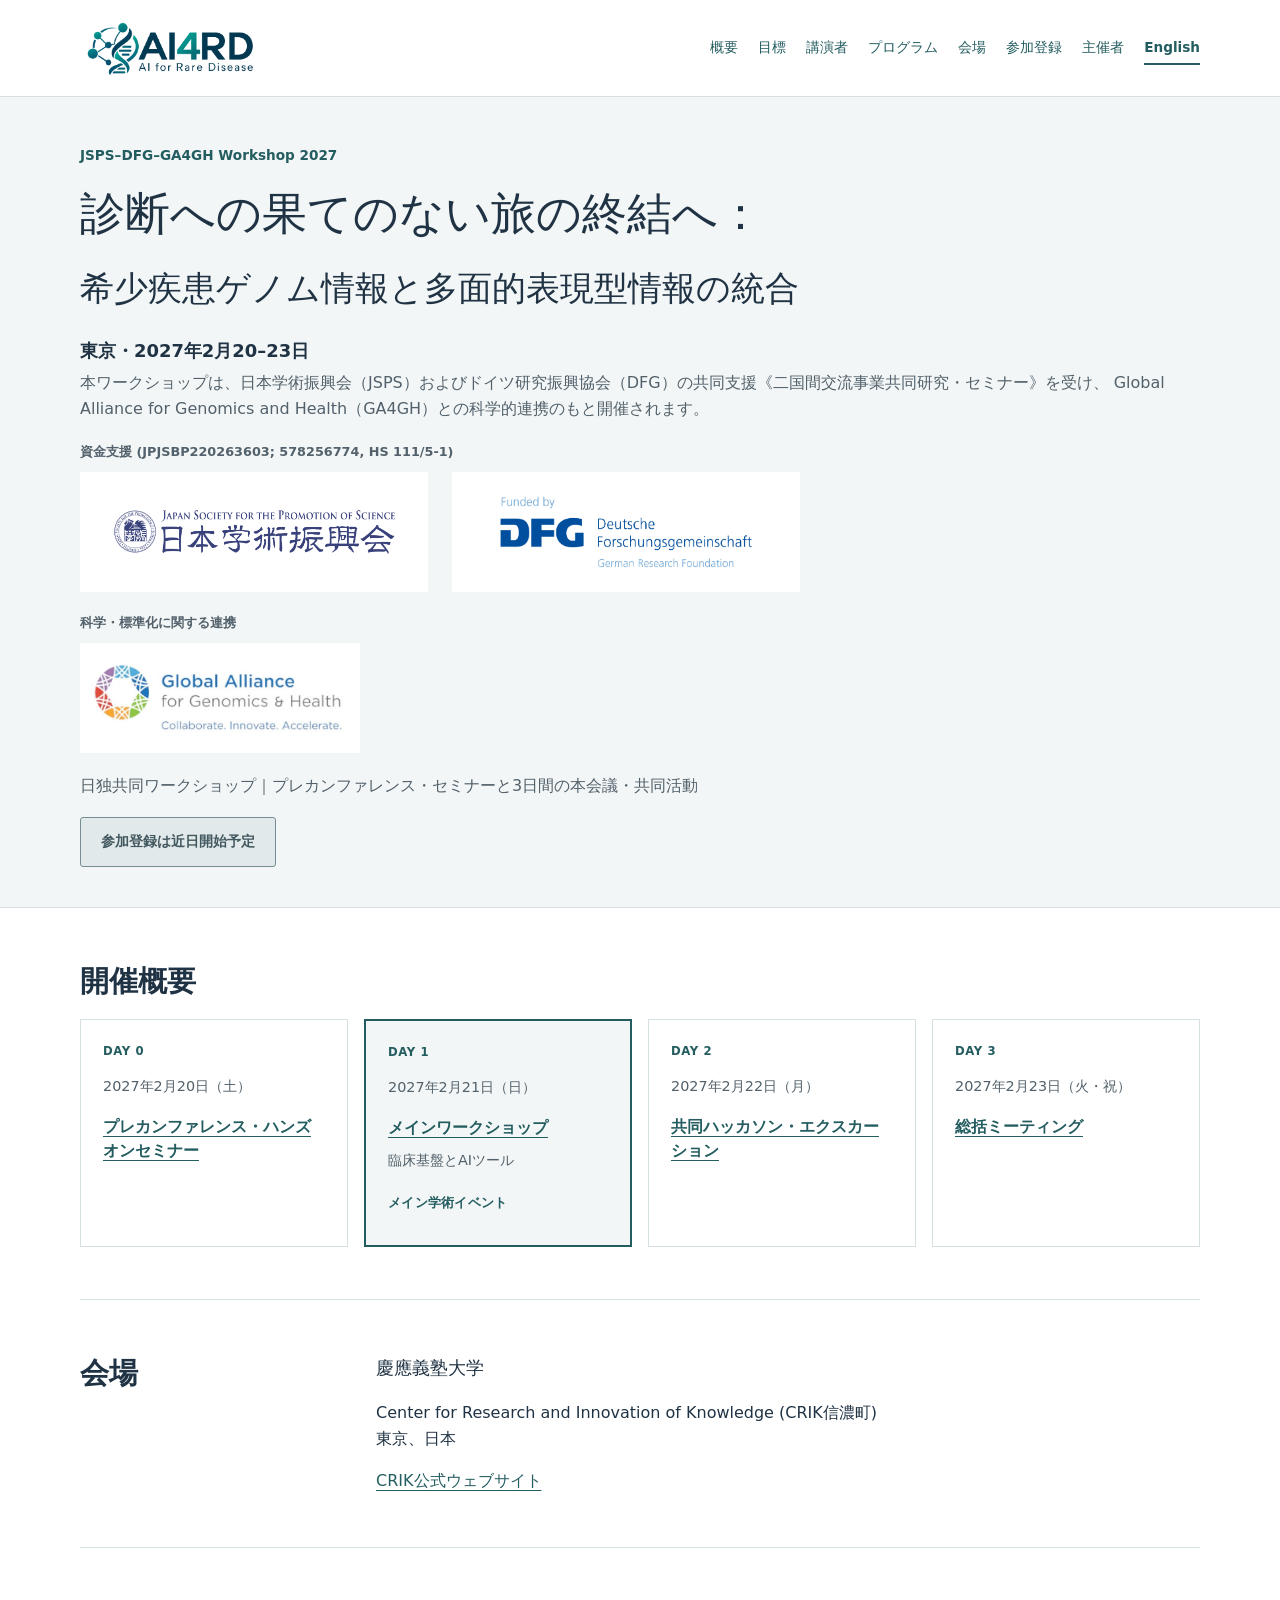
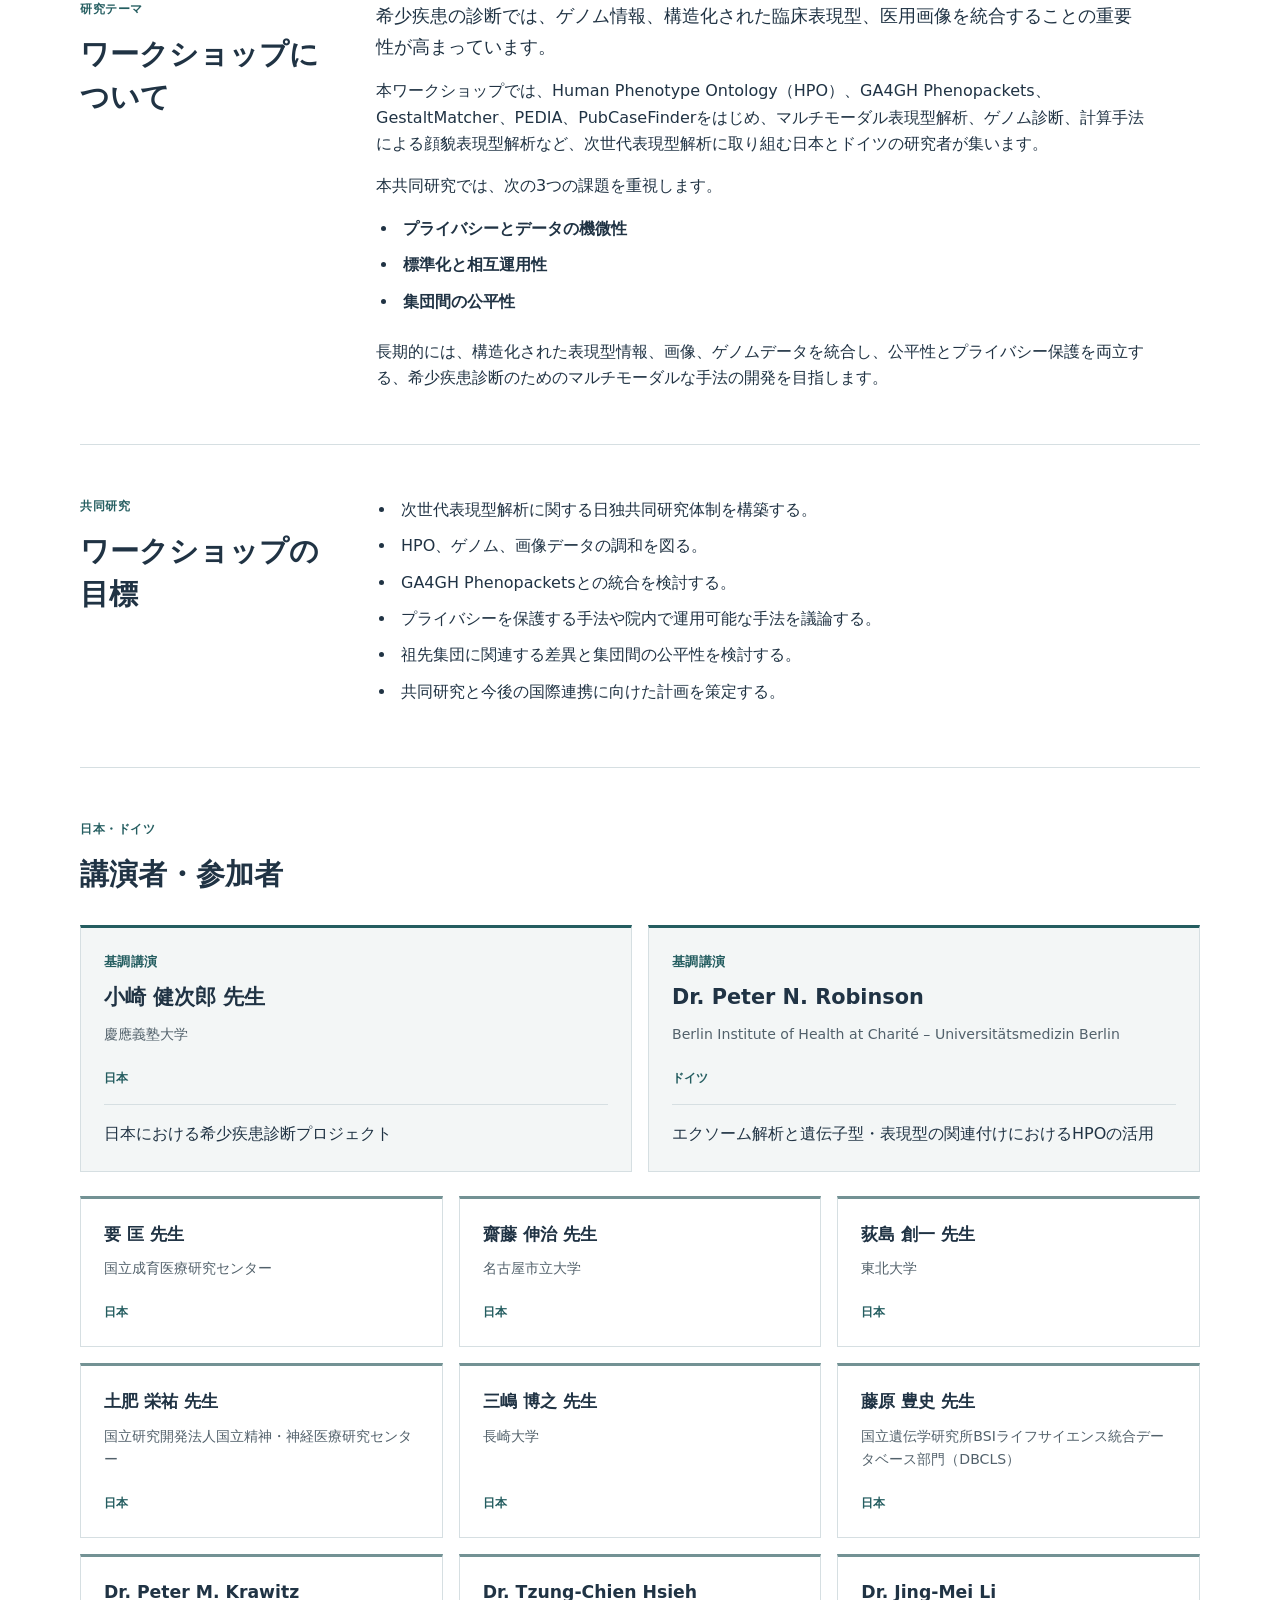
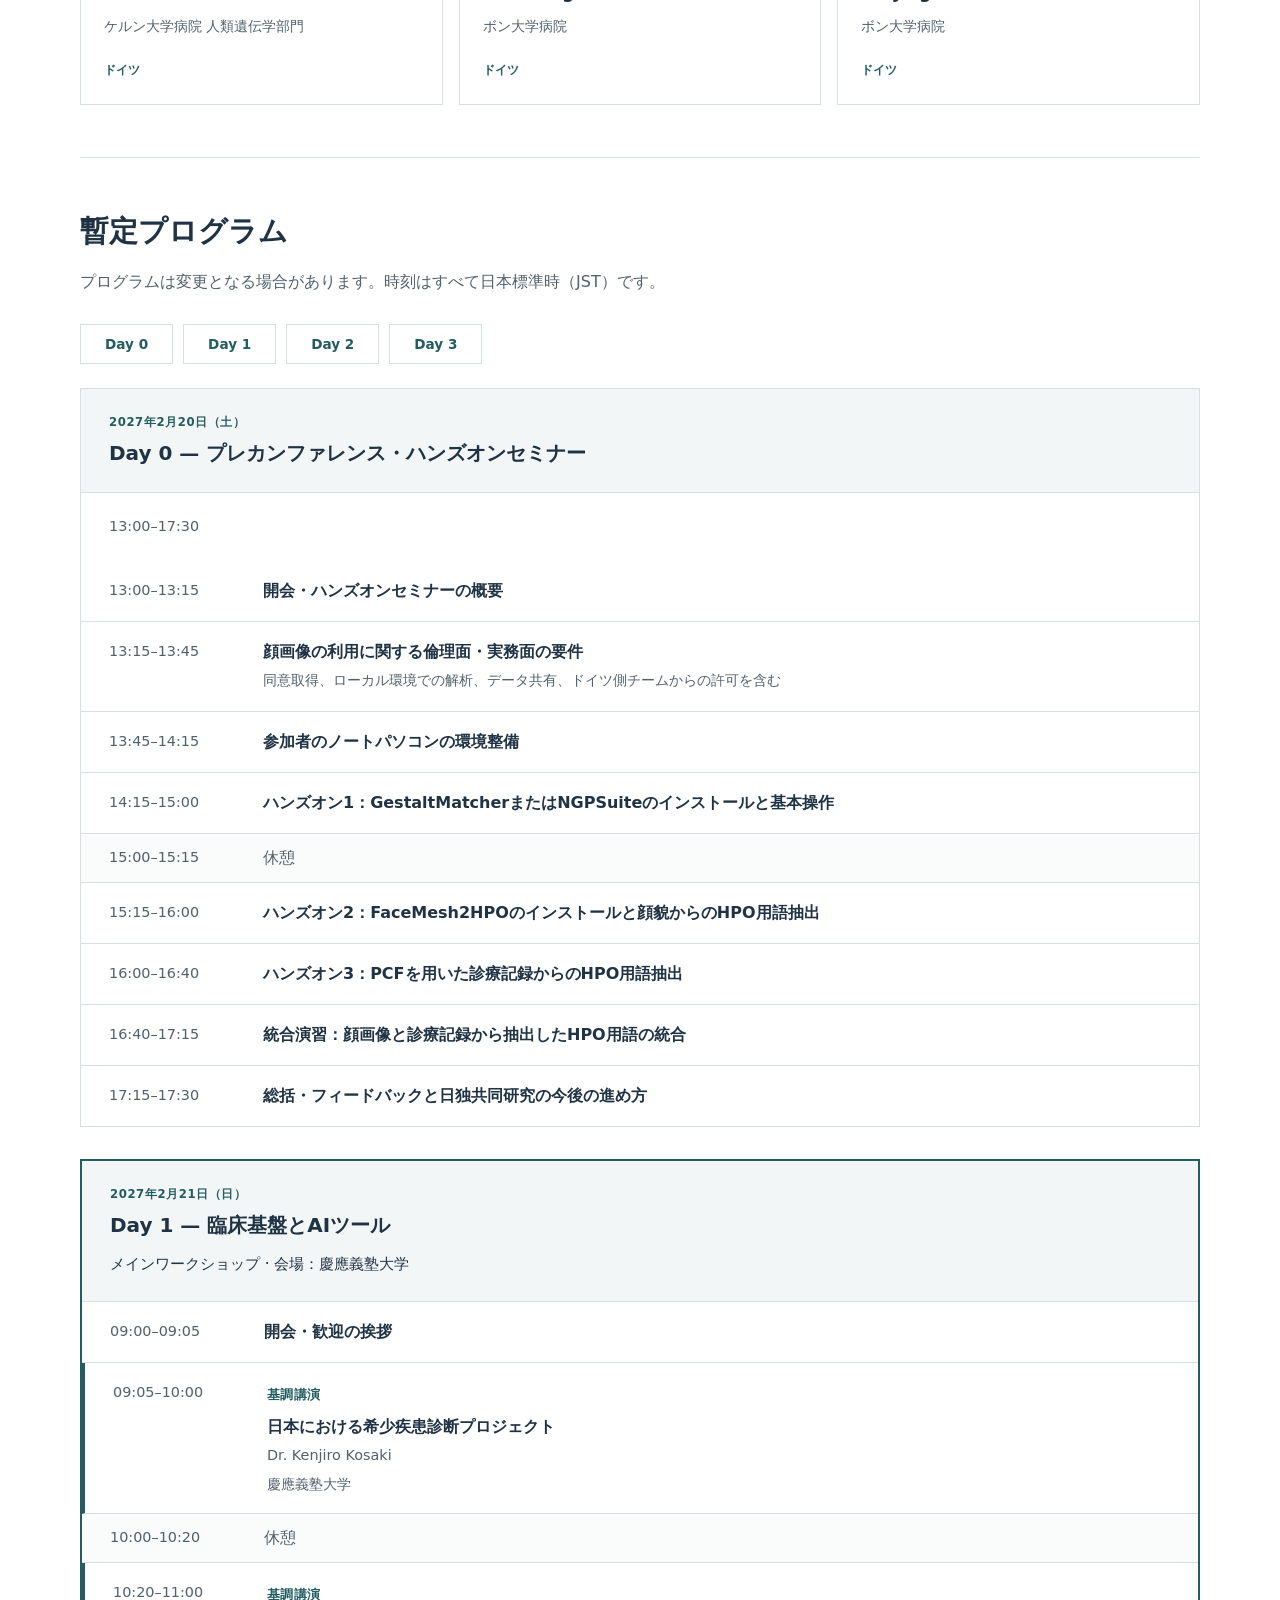
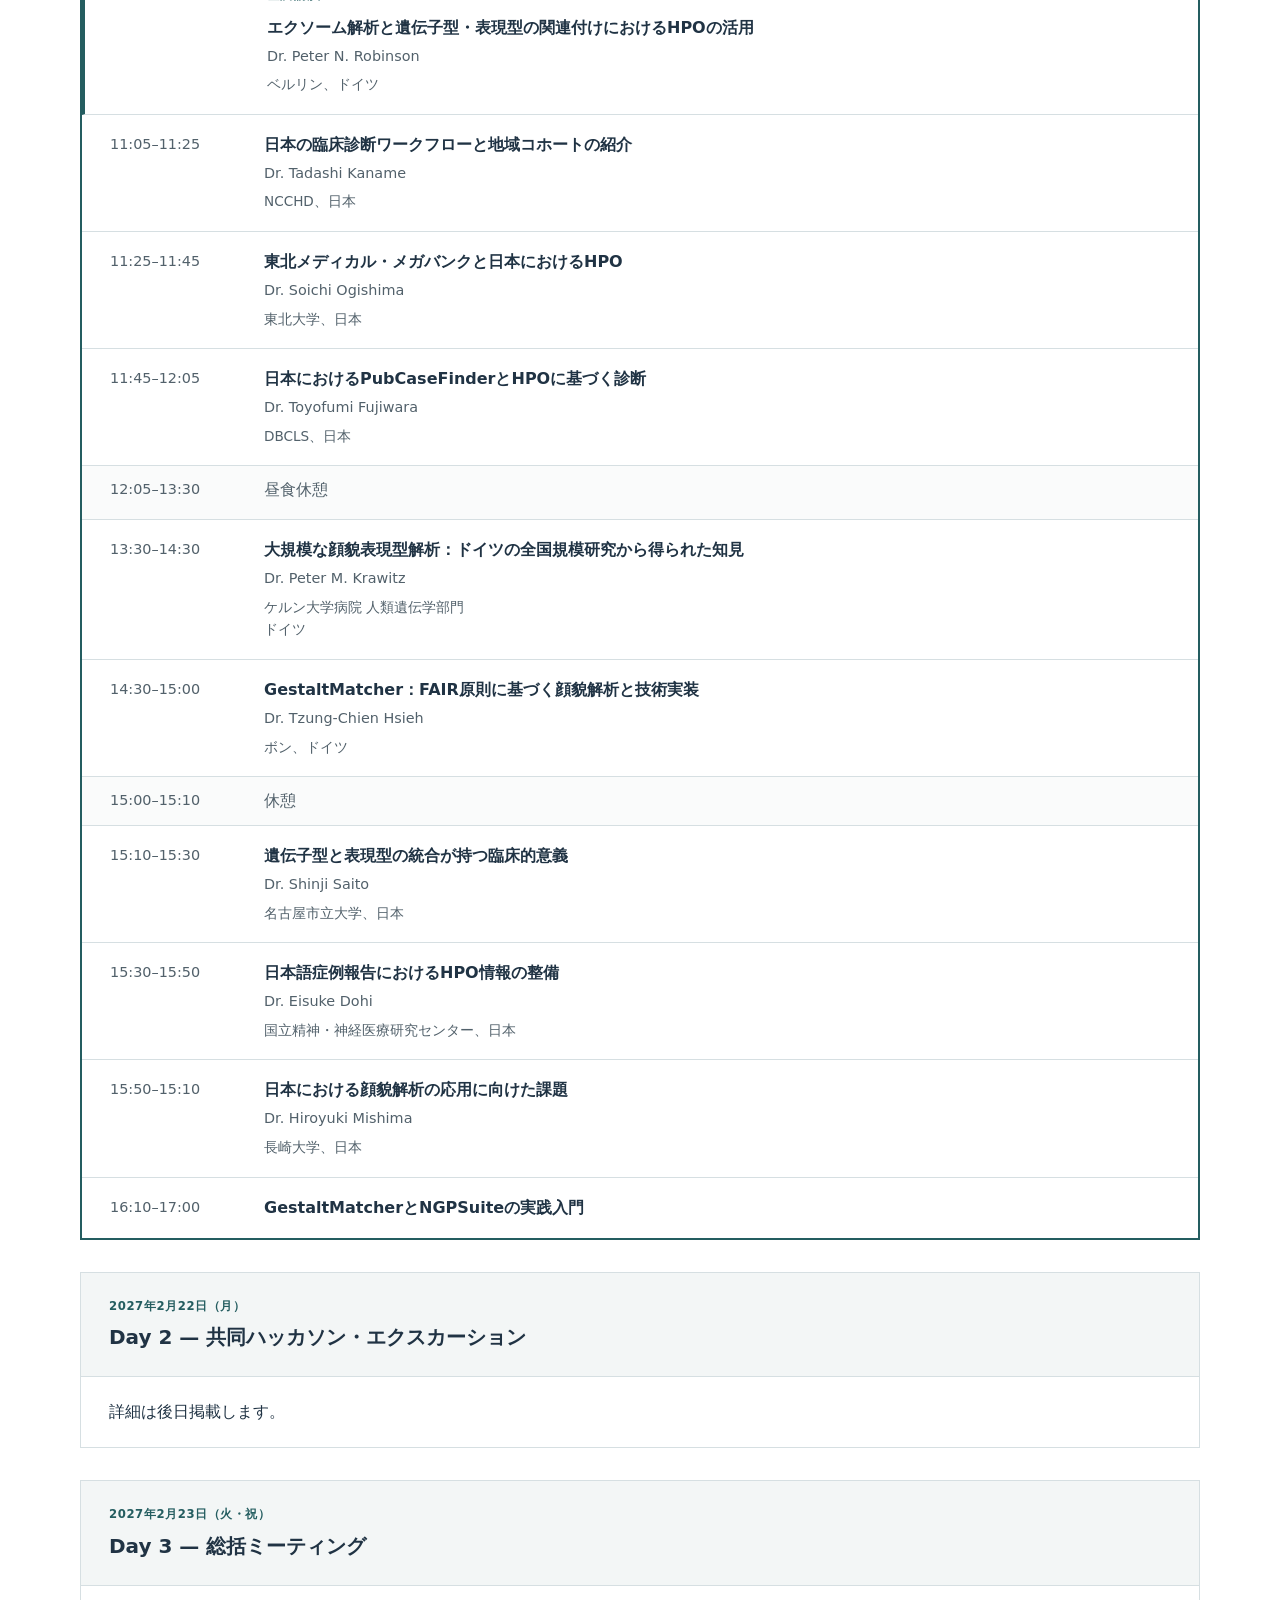
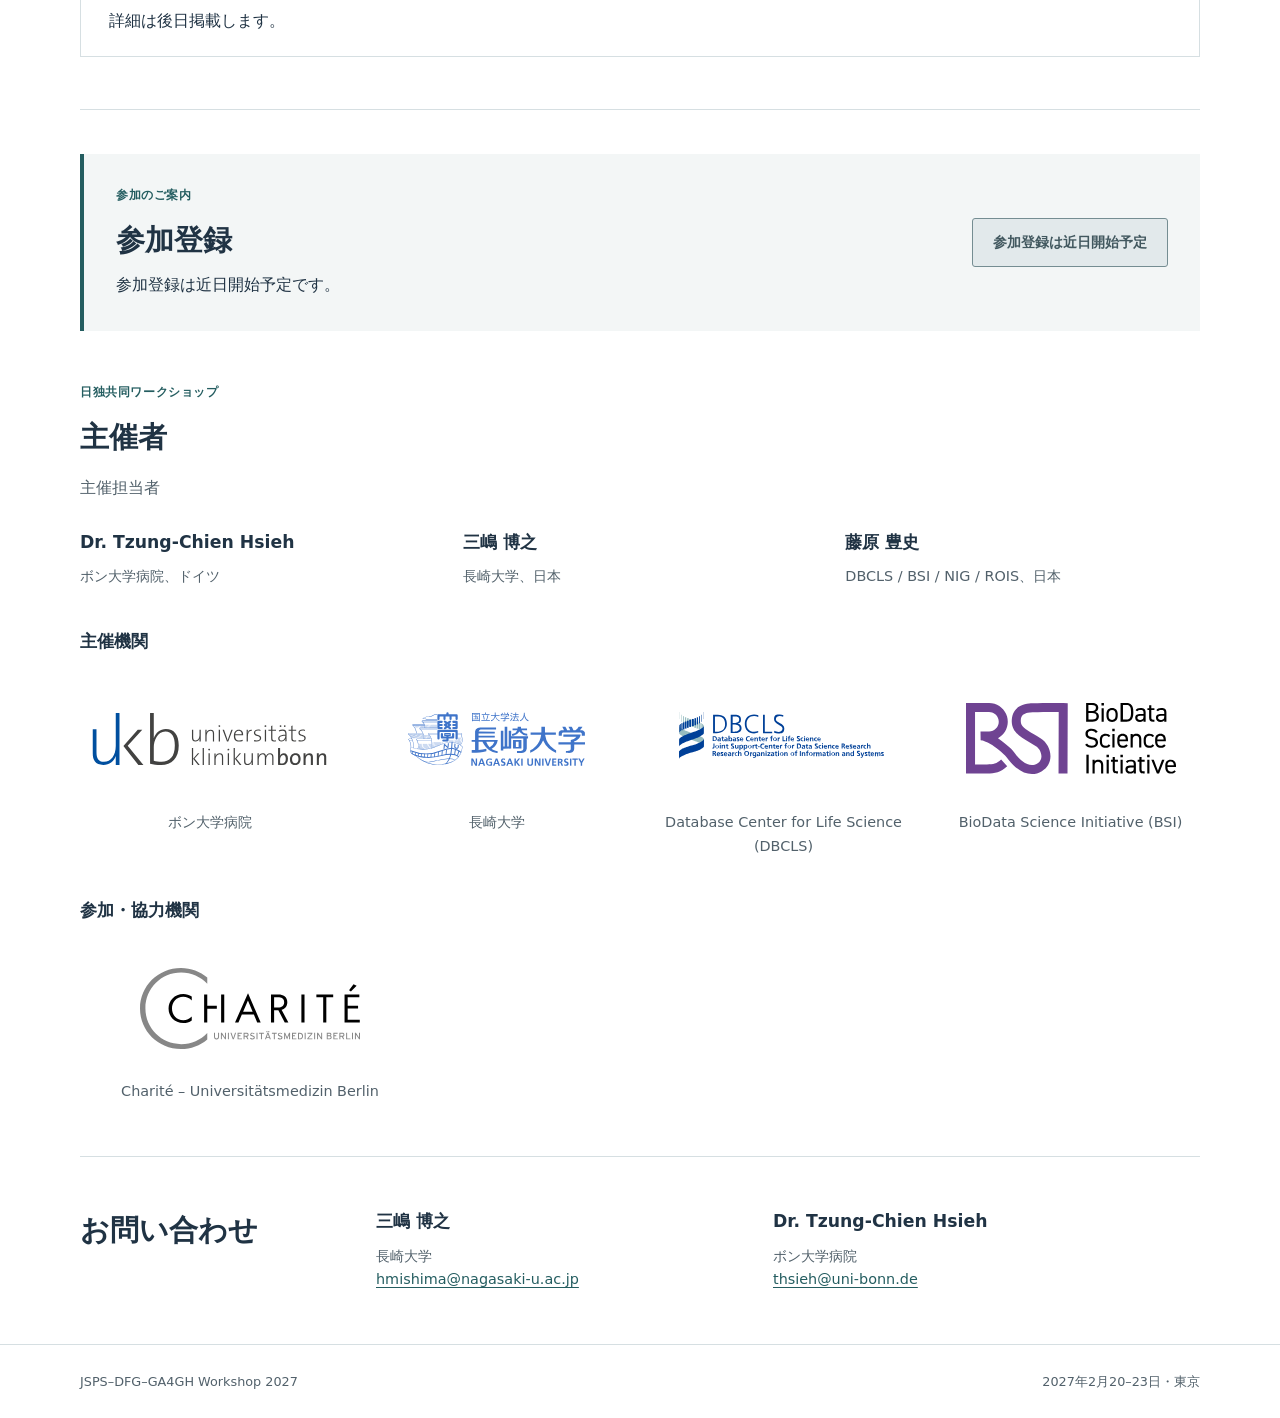
==== commit 8fd481b8: "Update index.html" ====
--- a/index.html
+++ b/index.html
@@ -121,8 +121,8 @@
 <li class="session"><span class="session-time">15:50–15:10</span><div><h4>日本における顔貌解析の応用に向けた課題</h4><p class="session-speaker">Dr. Hiroyuki Mishima</p><p class="session-affiliation">長崎大学、日本</p></div></li>
 <li class="session"><span class="session-time">16:10–17:00</span><div><h4>GestaltMatcherとNGPSuiteの実践入門</h4></div></li>
 </ol></section>
-<section class="program-day" aria-labelledby="day-2"><header class="day-heading"><p class="eyebrow">2027年2月22日（月）</p><h3 id="day-2">Day 2 — 共同ハッカソン</h3></header><div class="day-summary"><p>詳細は後日掲載します。</p></div></section>
-<section class="program-day" aria-labelledby="day-3"><header class="day-heading"><p class="eyebrow">2027年2月23日（火・祝）</p><h3 id="day-3">Day 3 — 総括ミーティング・交流企画</h3></header><div class="day-summary"><p>詳細は後日掲載します。</p></div></section>
+<section class="program-day" aria-labelledby="day-2"><header class="day-heading"><p class="eyebrow">2027年2月22日（月）</p><h3 id="day-2">Day 2 — 共同ハッカソン・エクスカーション</h3></header><div class="day-summary"><p>詳細は後日掲載します。</p></div></section>
+<section class="program-day" aria-labelledby="day-3"><header class="day-heading"><p class="eyebrow">2027年2月23日（火・祝）</p><h3 id="day-3">Day 3 — 総括ミーティング</h3></header><div class="day-summary"><p>詳細は後日掲載します。</p></div></section>
 </section>
 <!-- REGISTRATION: replace disabled buttons here and in the hero with links once registration opens. -->
 <section id="registration" class="registration"><div><p class="eyebrow">参加のご案内</p><h2>参加登録</h2><p>参加登録は近日開始予定です。</p></div><button class="button" type="button" disabled>参加登録は近日開始予定</button></section>
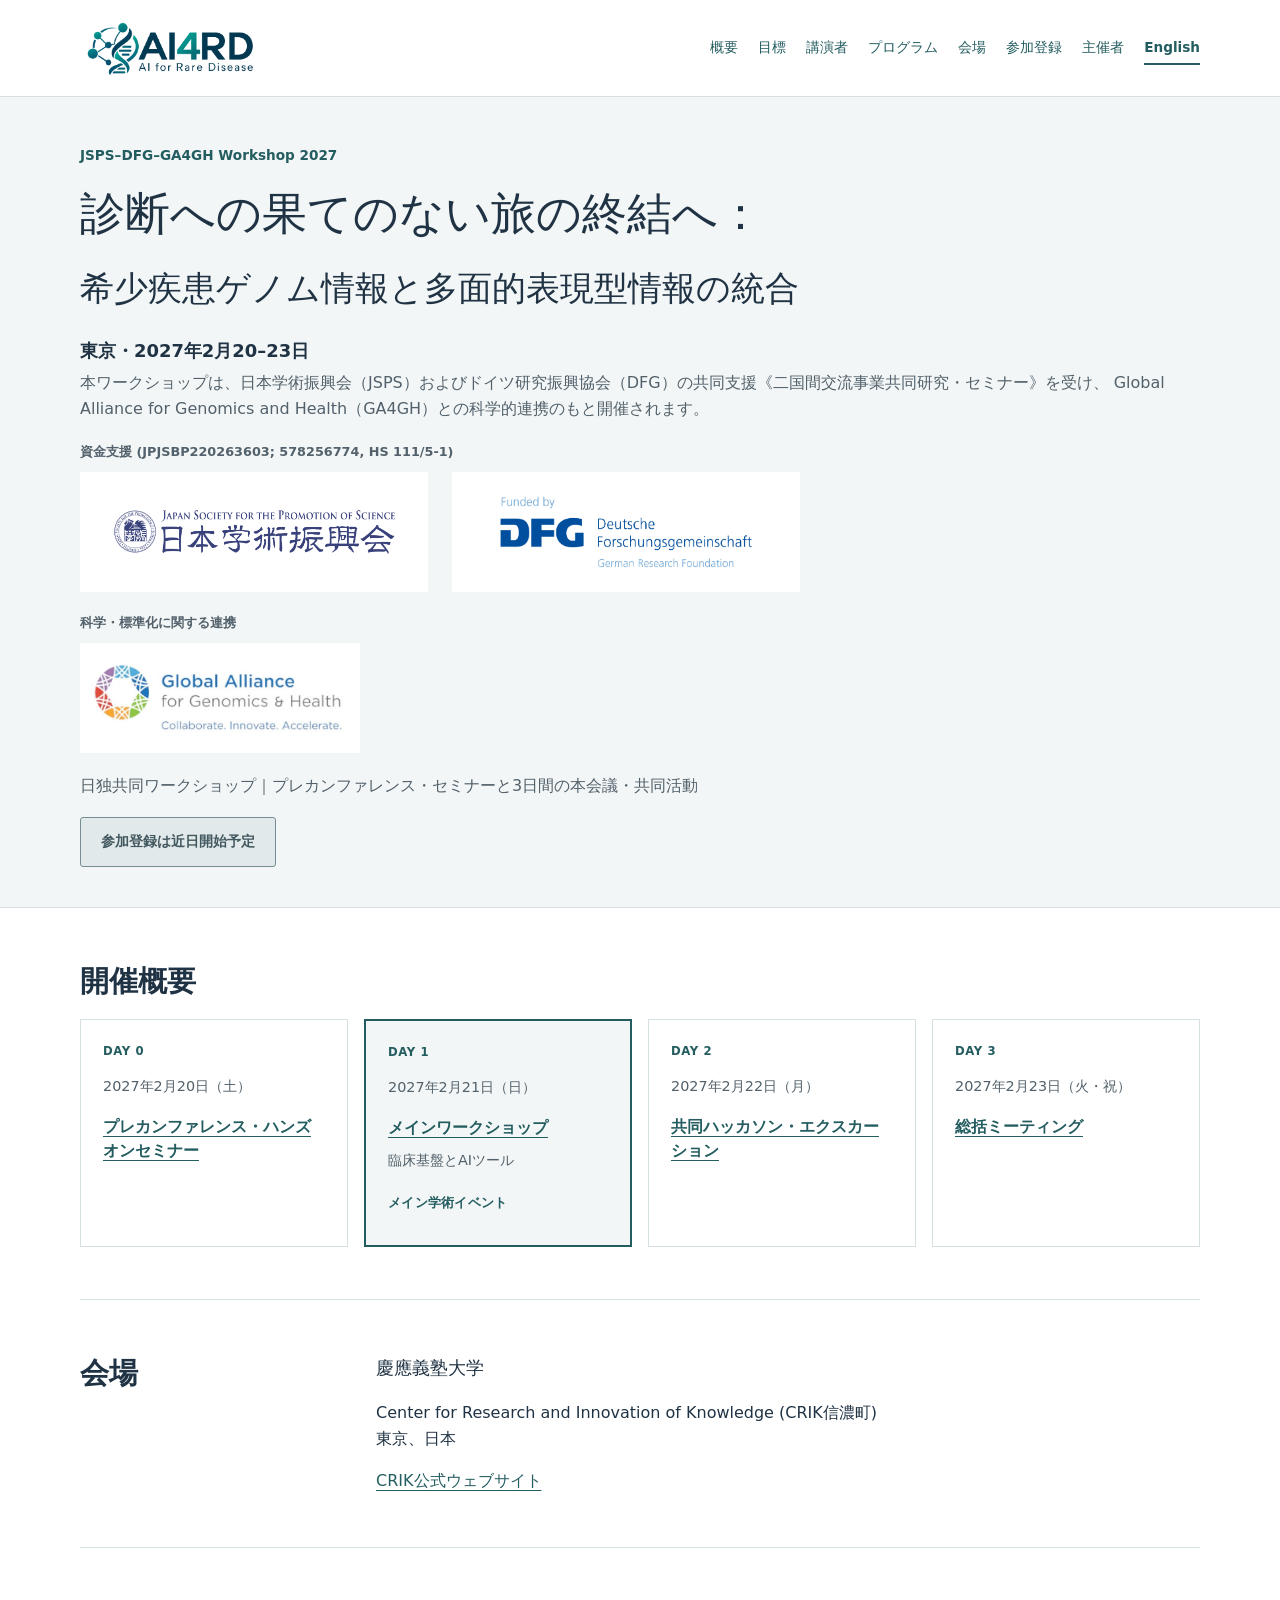
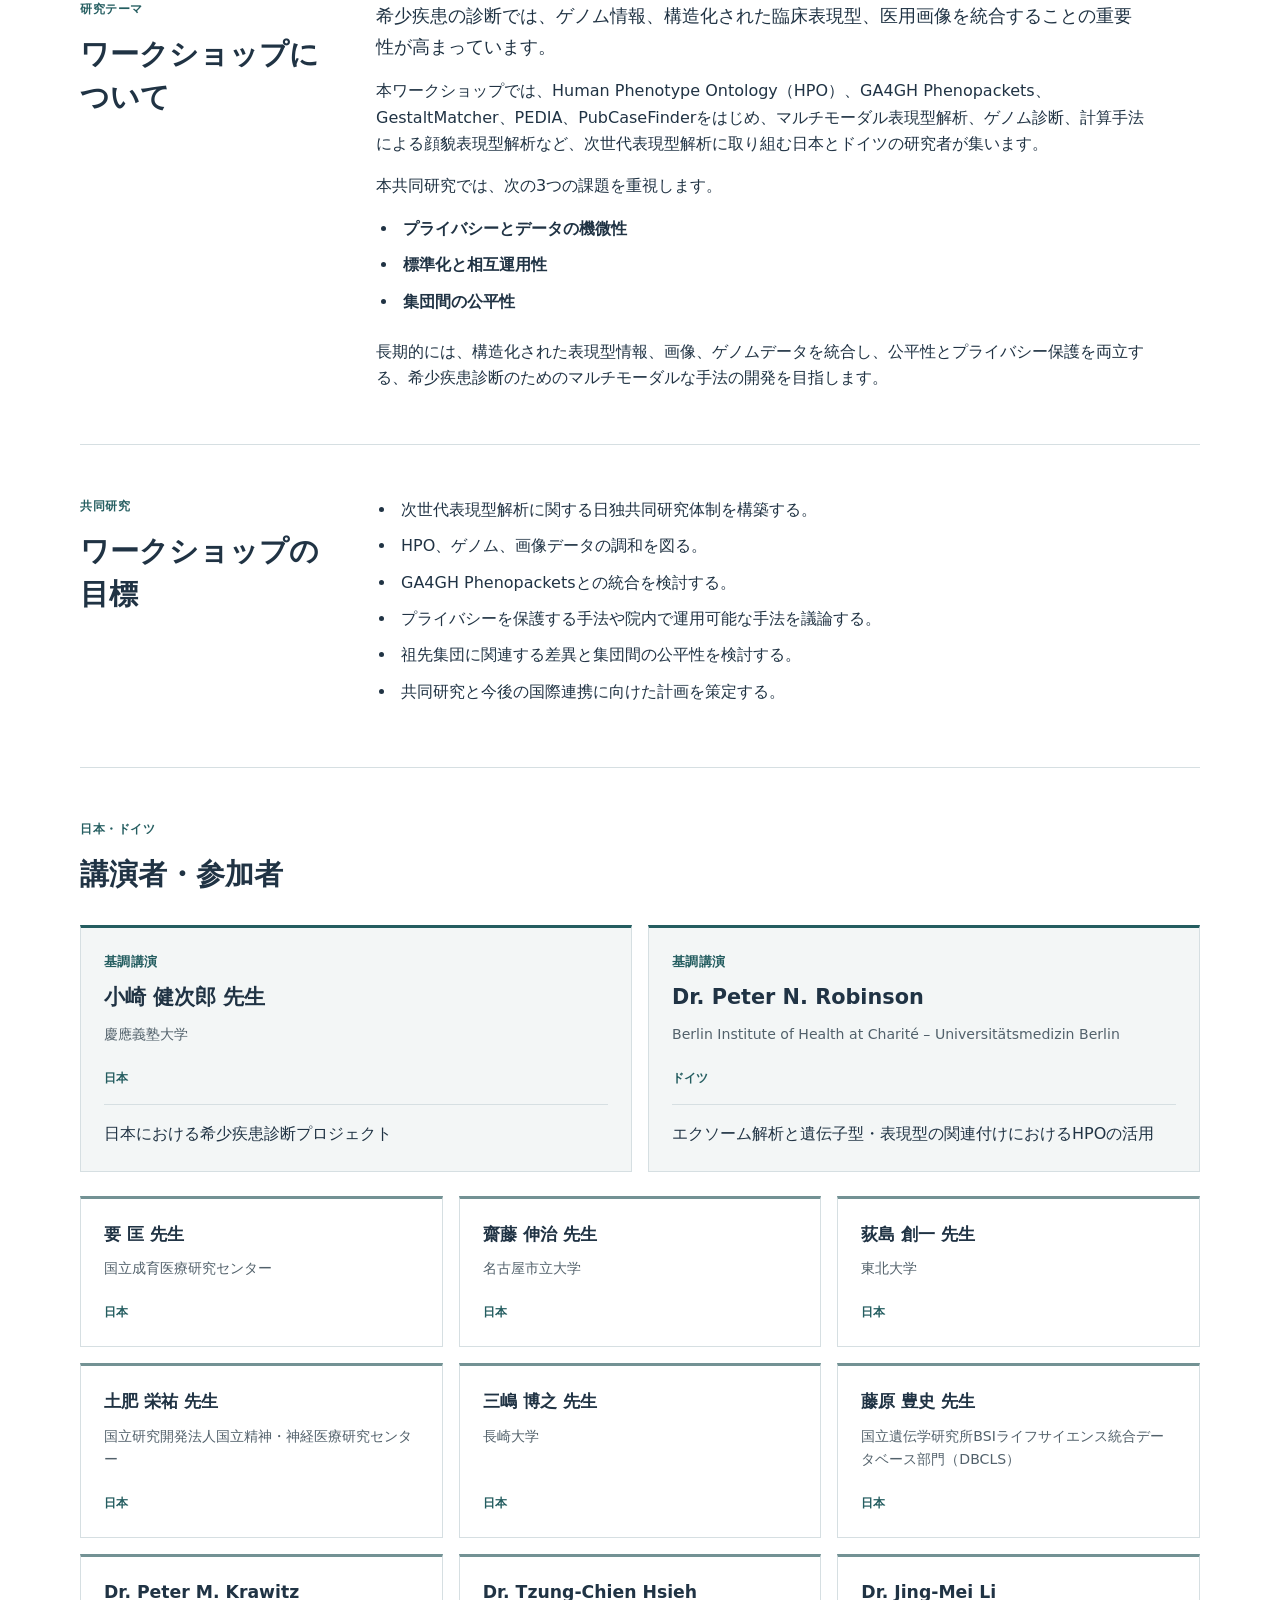
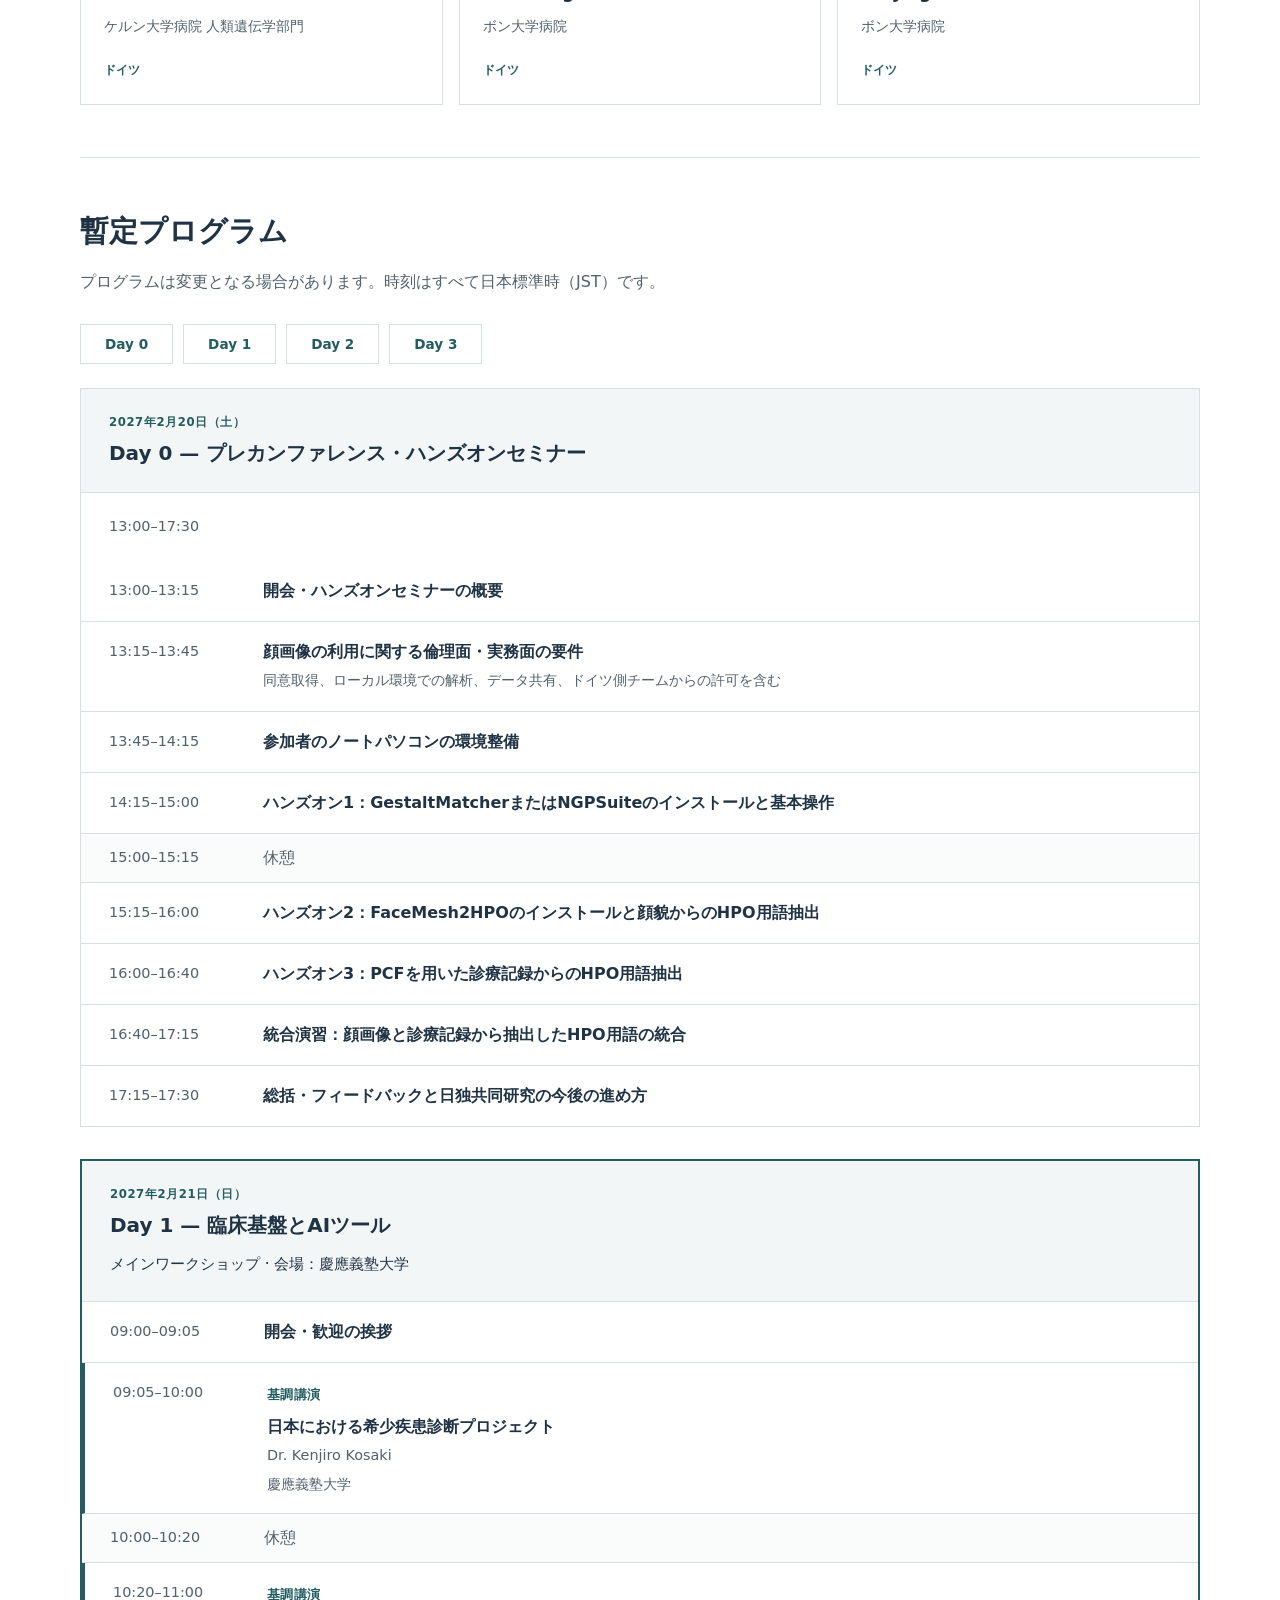
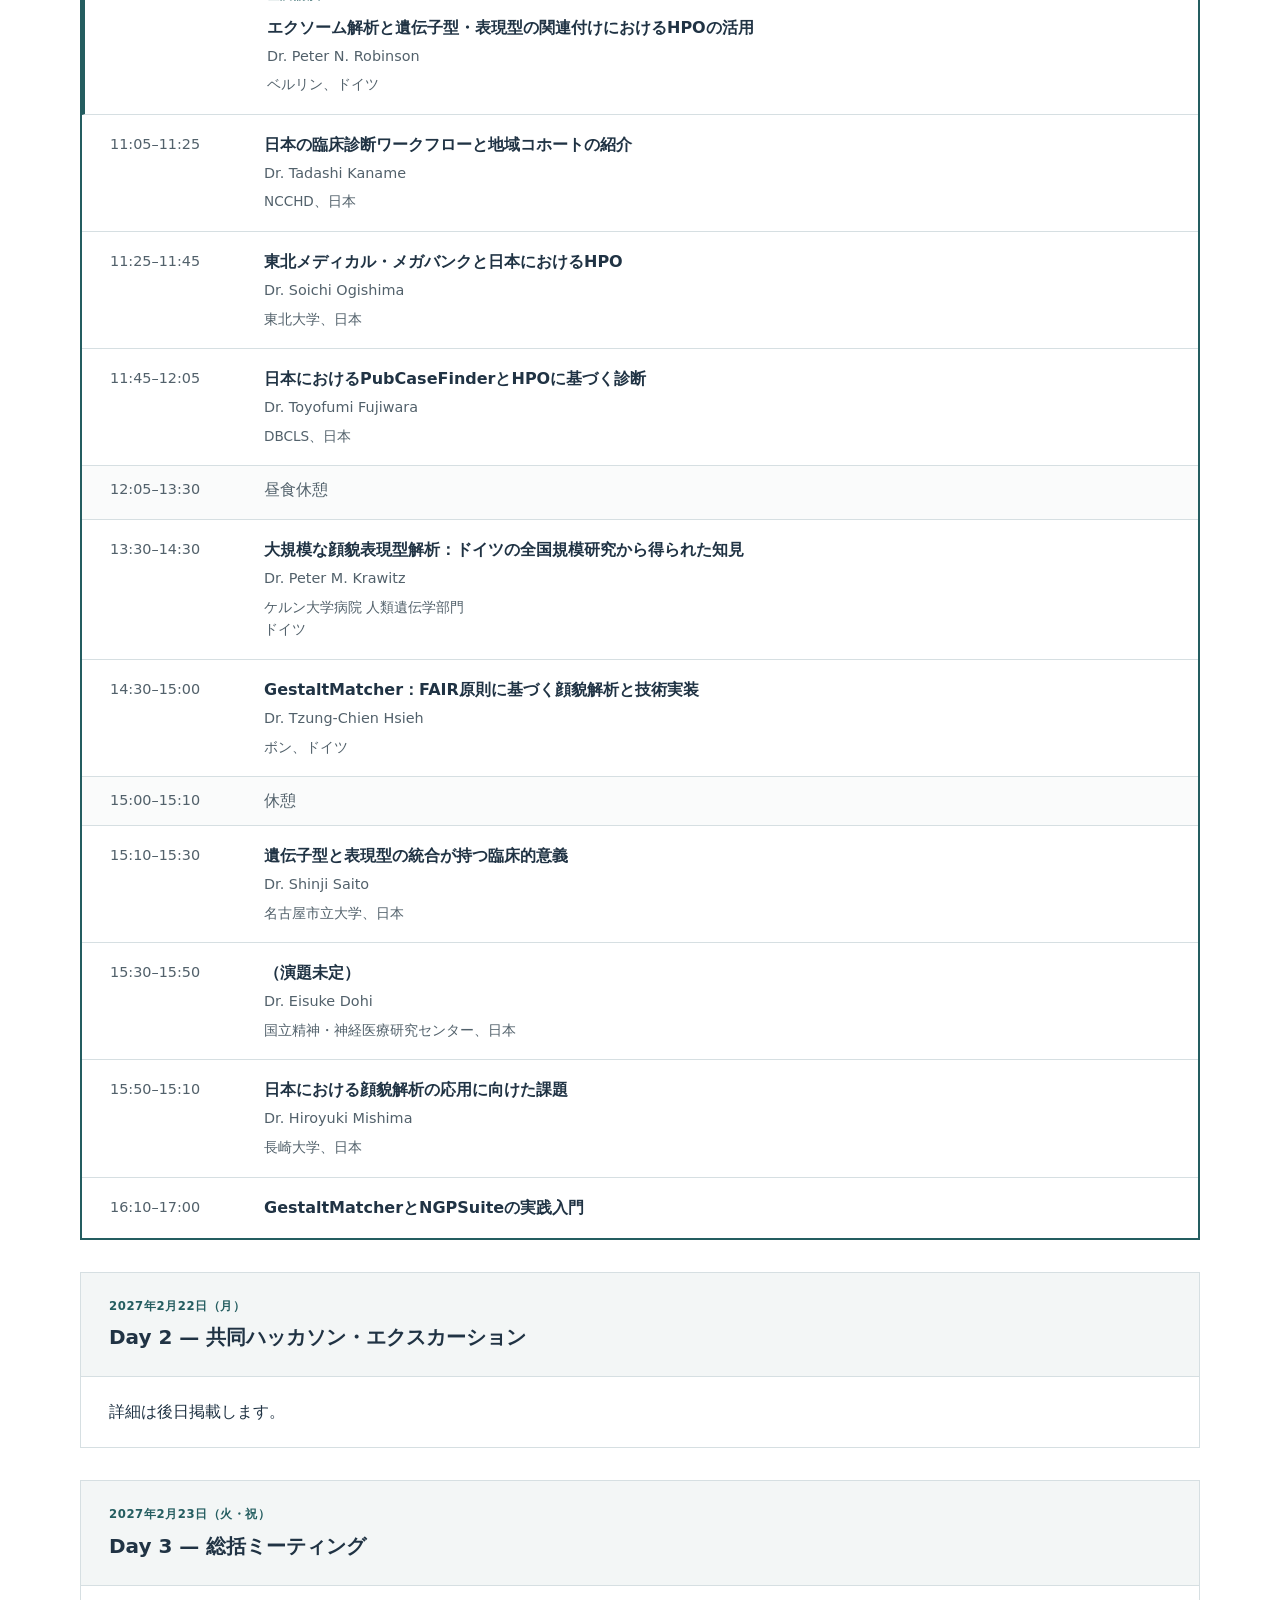
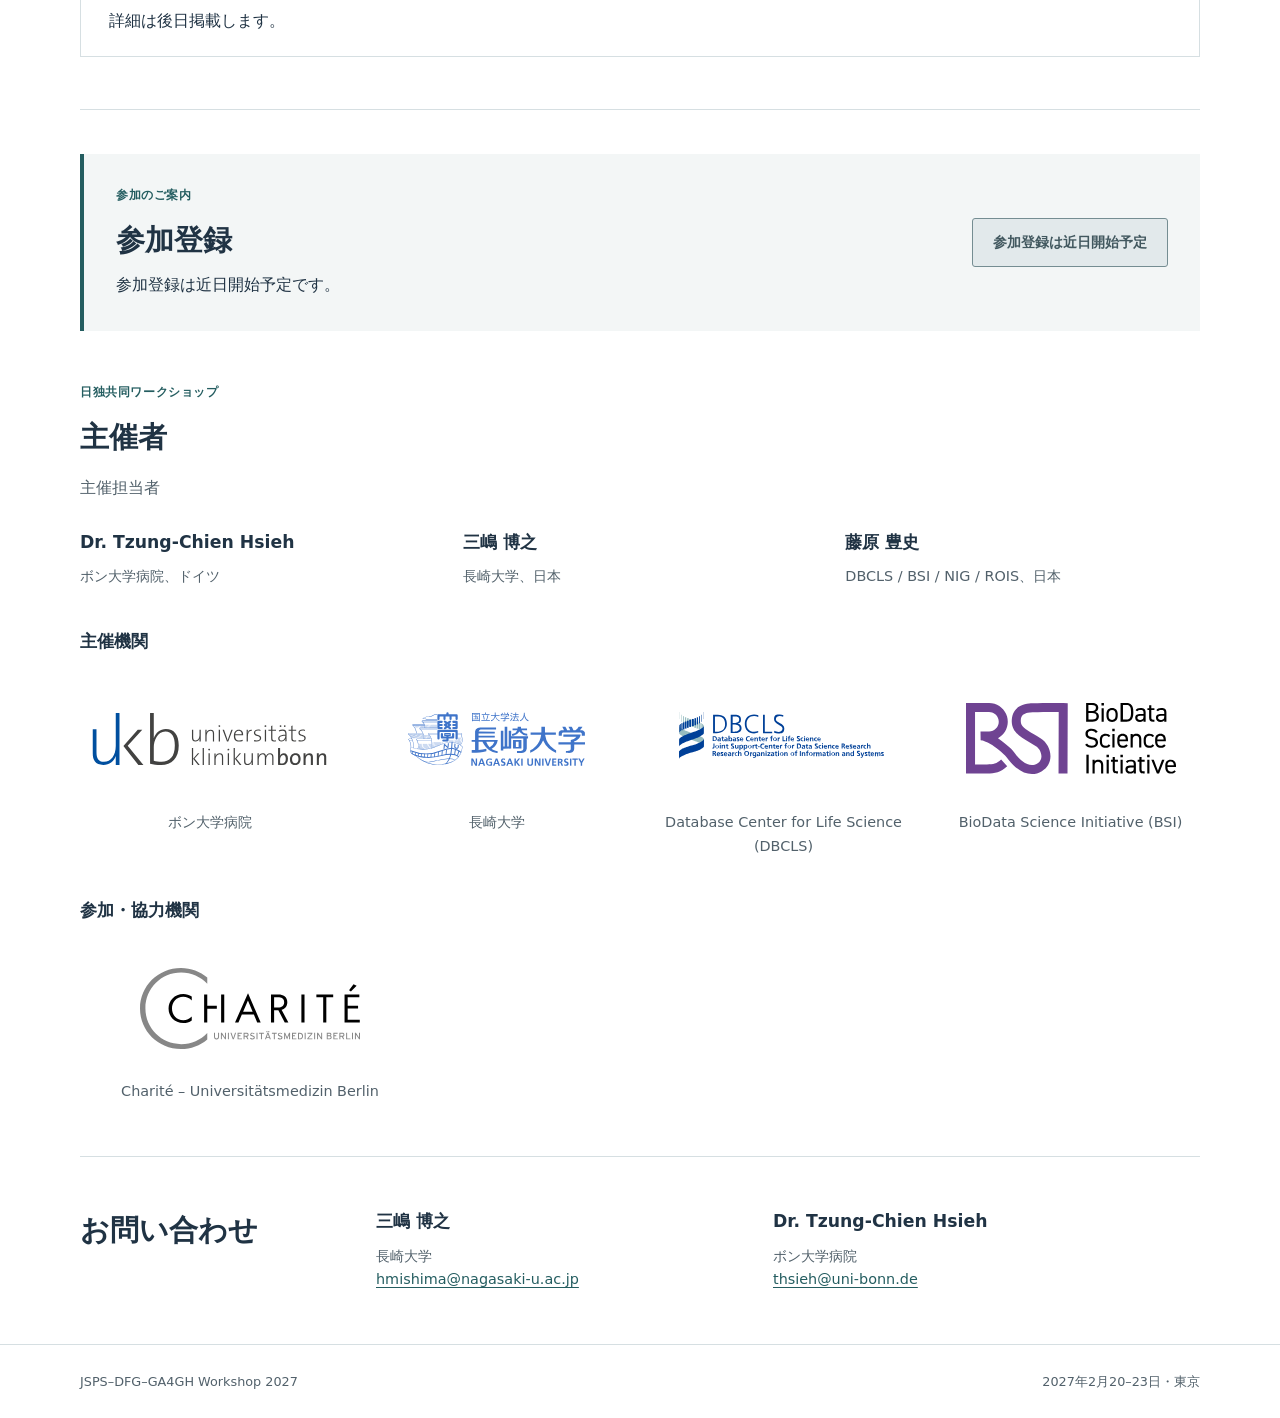
==== commit cecc9189: "Update index.html" ====
--- a/index.html
+++ b/index.html
@@ -117,7 +117,7 @@
 <li class="session"><span class="session-time">14:30–15:00</span><div><h4>GestaltMatcher：FAIR原則に基づく顔貌解析と技術実装</h4><p class="session-speaker">Dr. Tzung-Chien Hsieh</p><p class="session-affiliation">ボン、ドイツ</p></div></li>
 <li class="interval"><span class="session-time">15:00–15:10</span><div><h4>休憩</h4></div></li>
 <li class="session"><span class="session-time">15:10–15:30</span><div><h4>遺伝子型と表現型の統合が持つ臨床的意義</h4><p class="session-speaker">Dr. Shinji Saito</p><p class="session-affiliation">名古屋市立大学、日本</p></div></li>
-<li class="session"><span class="session-time">15:30–15:50</span><div><h4>日本語症例報告におけるHPO情報の整備</h4><p class="session-speaker">Dr. Eisuke Dohi</p><p class="session-affiliation">国立精神・神経医療研究センター、日本</p></div></li>
+<li class="session"><span class="session-time">15:30–15:50</span><div><h4>（演題未定）</h4><p class="session-speaker">Dr. Eisuke Dohi</p><p class="session-affiliation">国立精神・神経医療研究センター、日本</p></div></li>
 <li class="session"><span class="session-time">15:50–15:10</span><div><h4>日本における顔貌解析の応用に向けた課題</h4><p class="session-speaker">Dr. Hiroyuki Mishima</p><p class="session-affiliation">長崎大学、日本</p></div></li>
 <li class="session"><span class="session-time">16:10–17:00</span><div><h4>GestaltMatcherとNGPSuiteの実践入門</h4></div></li>
 </ol></section>
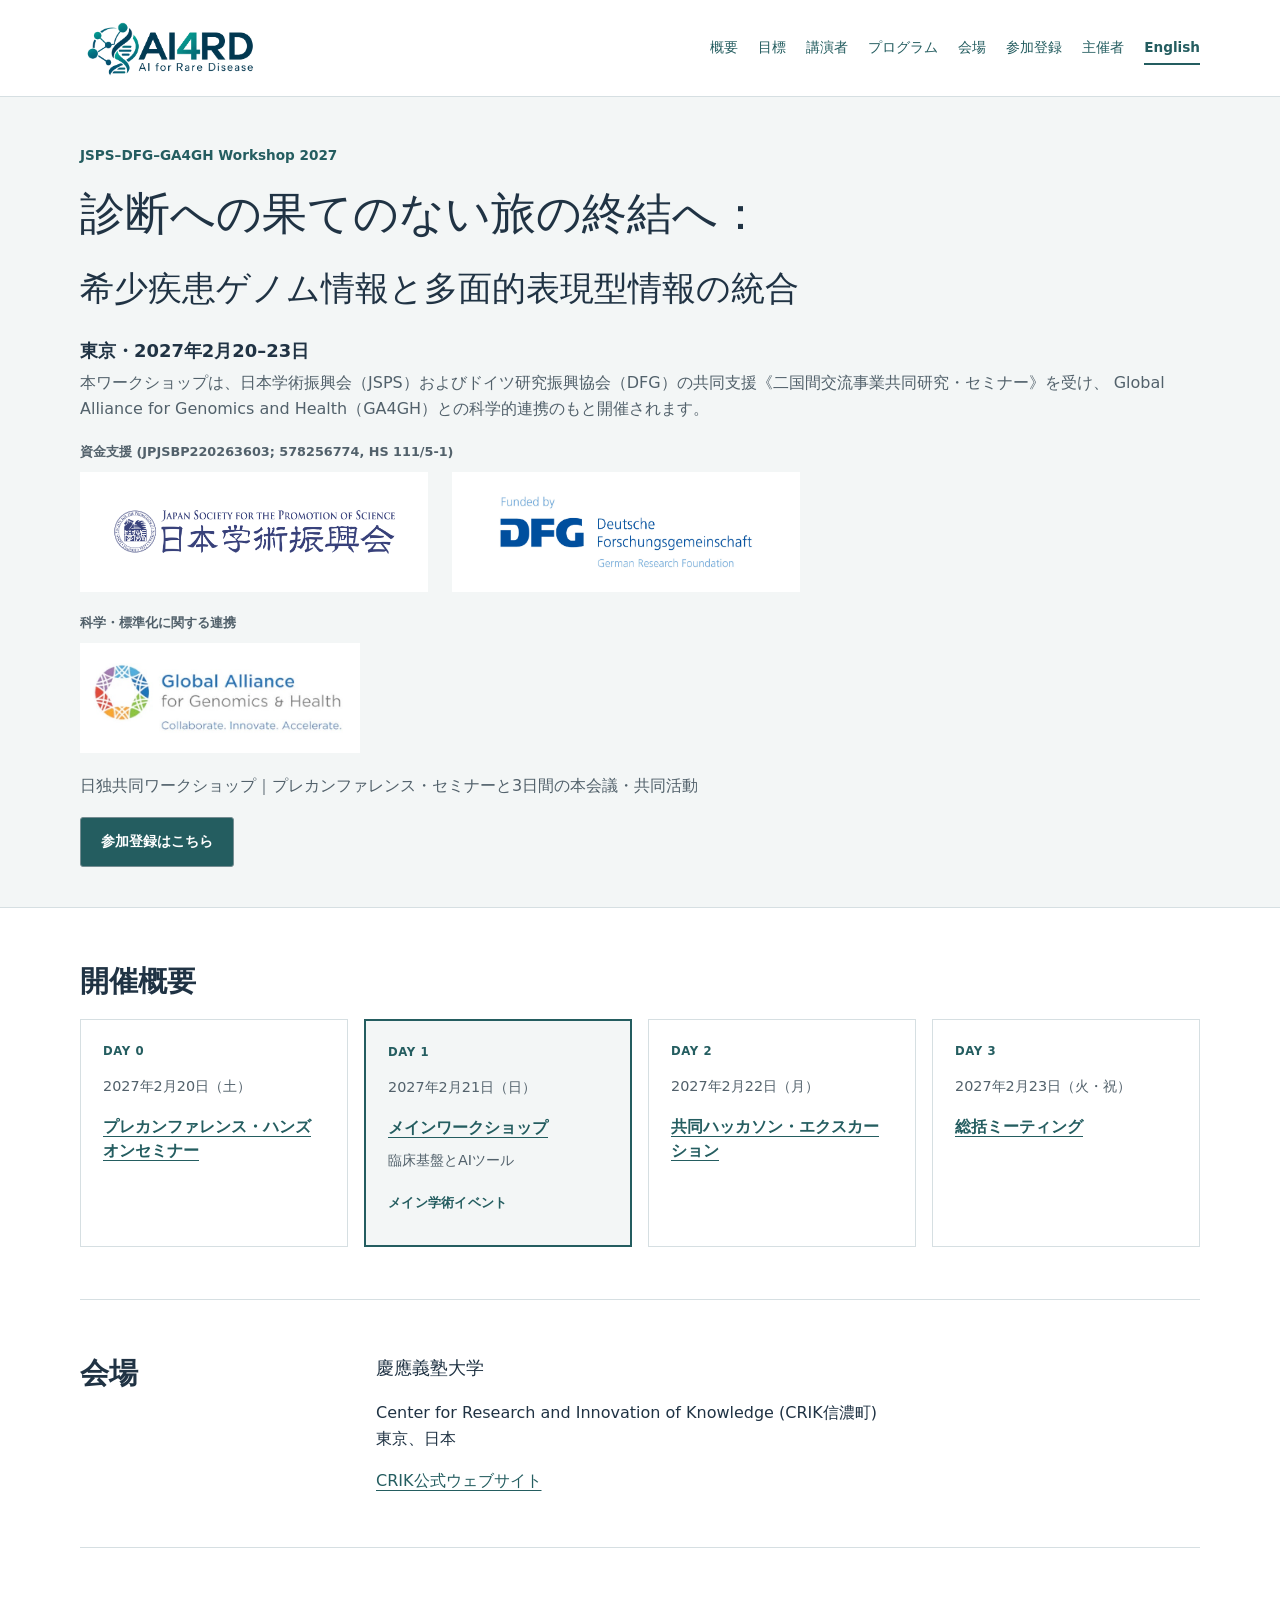
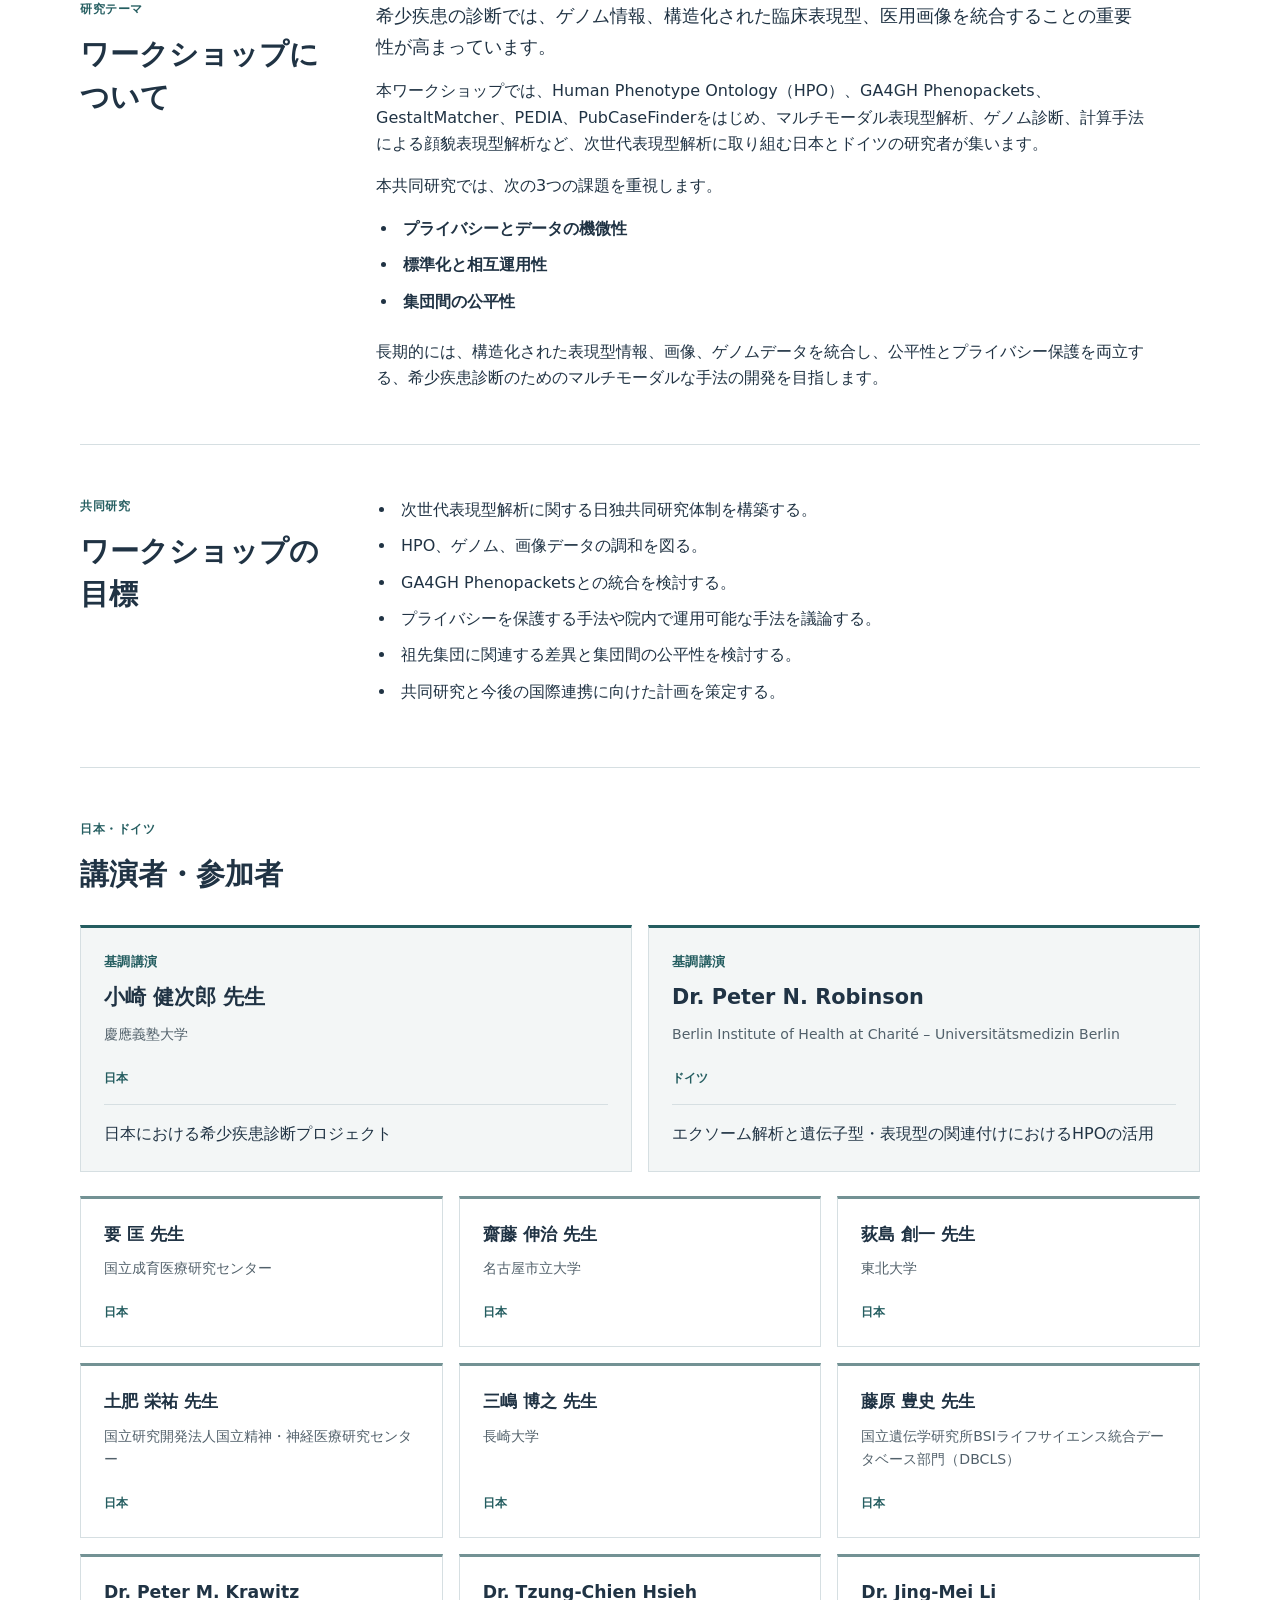
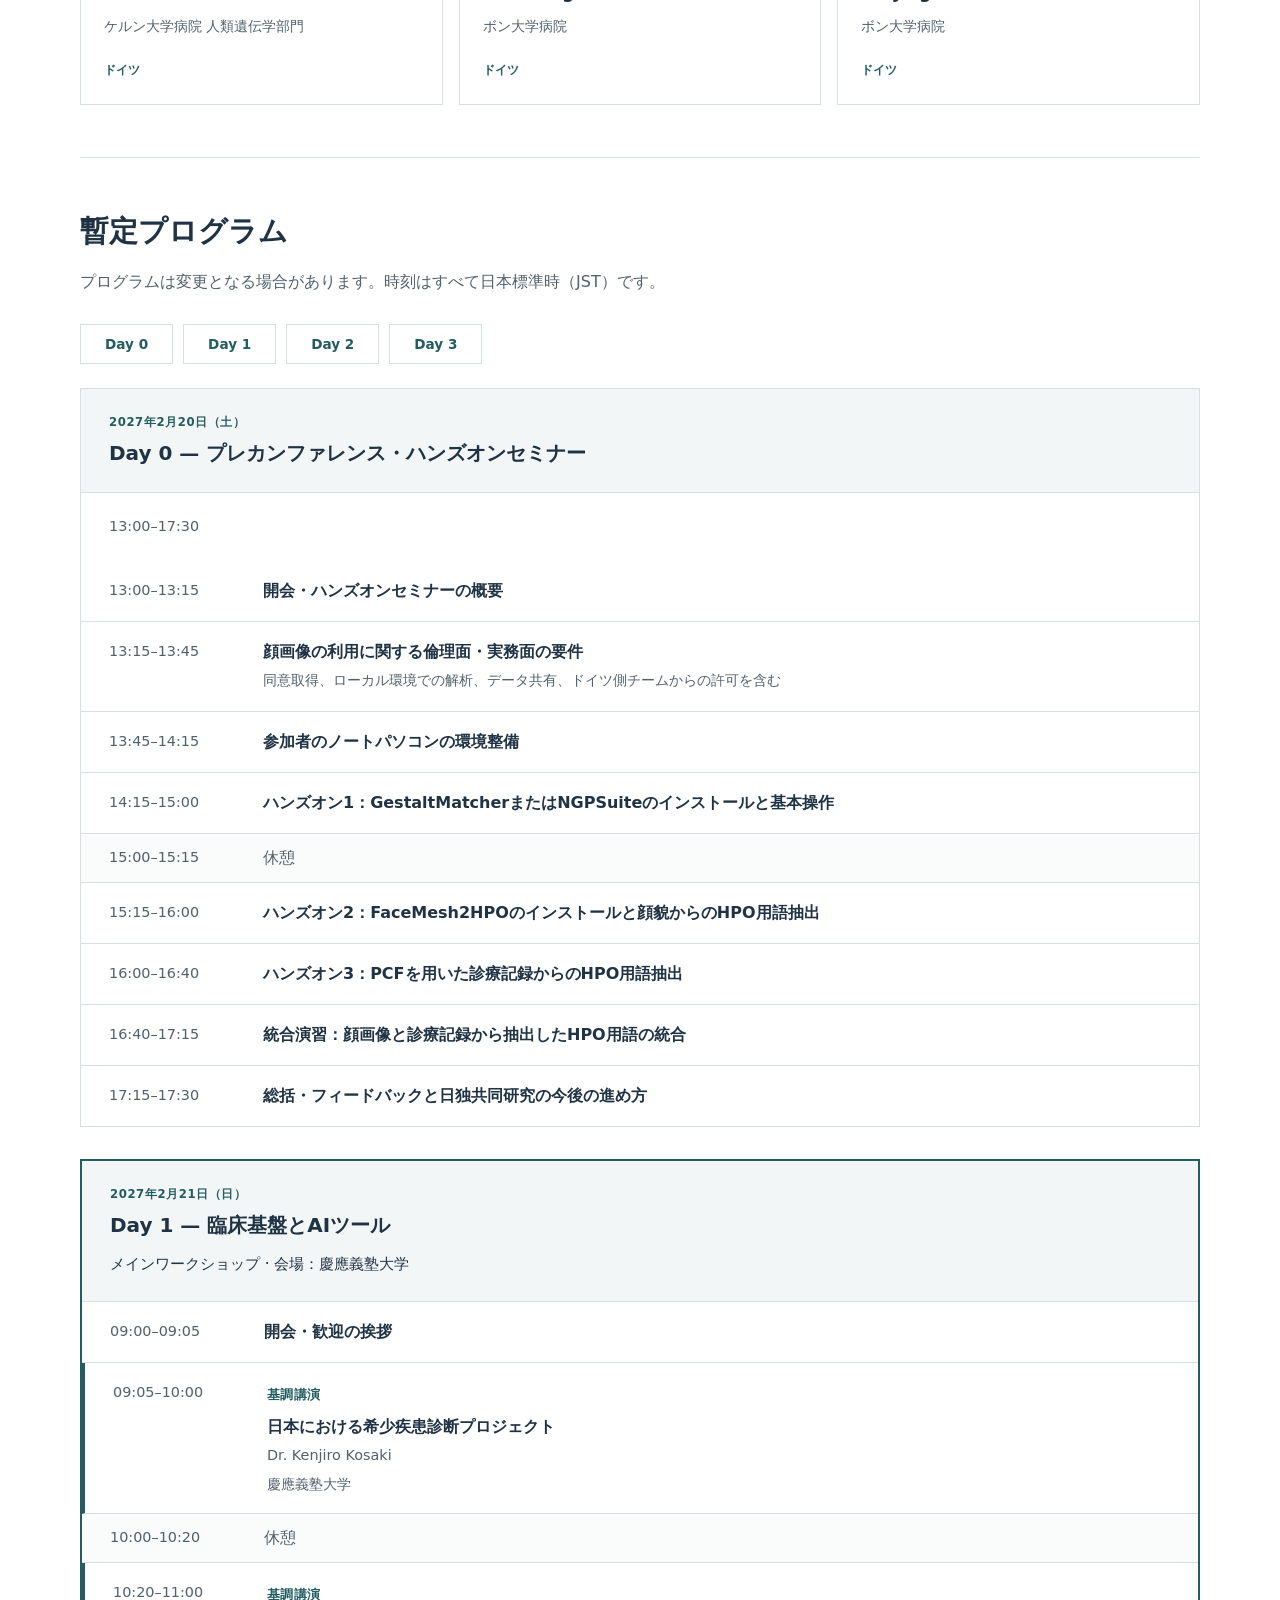
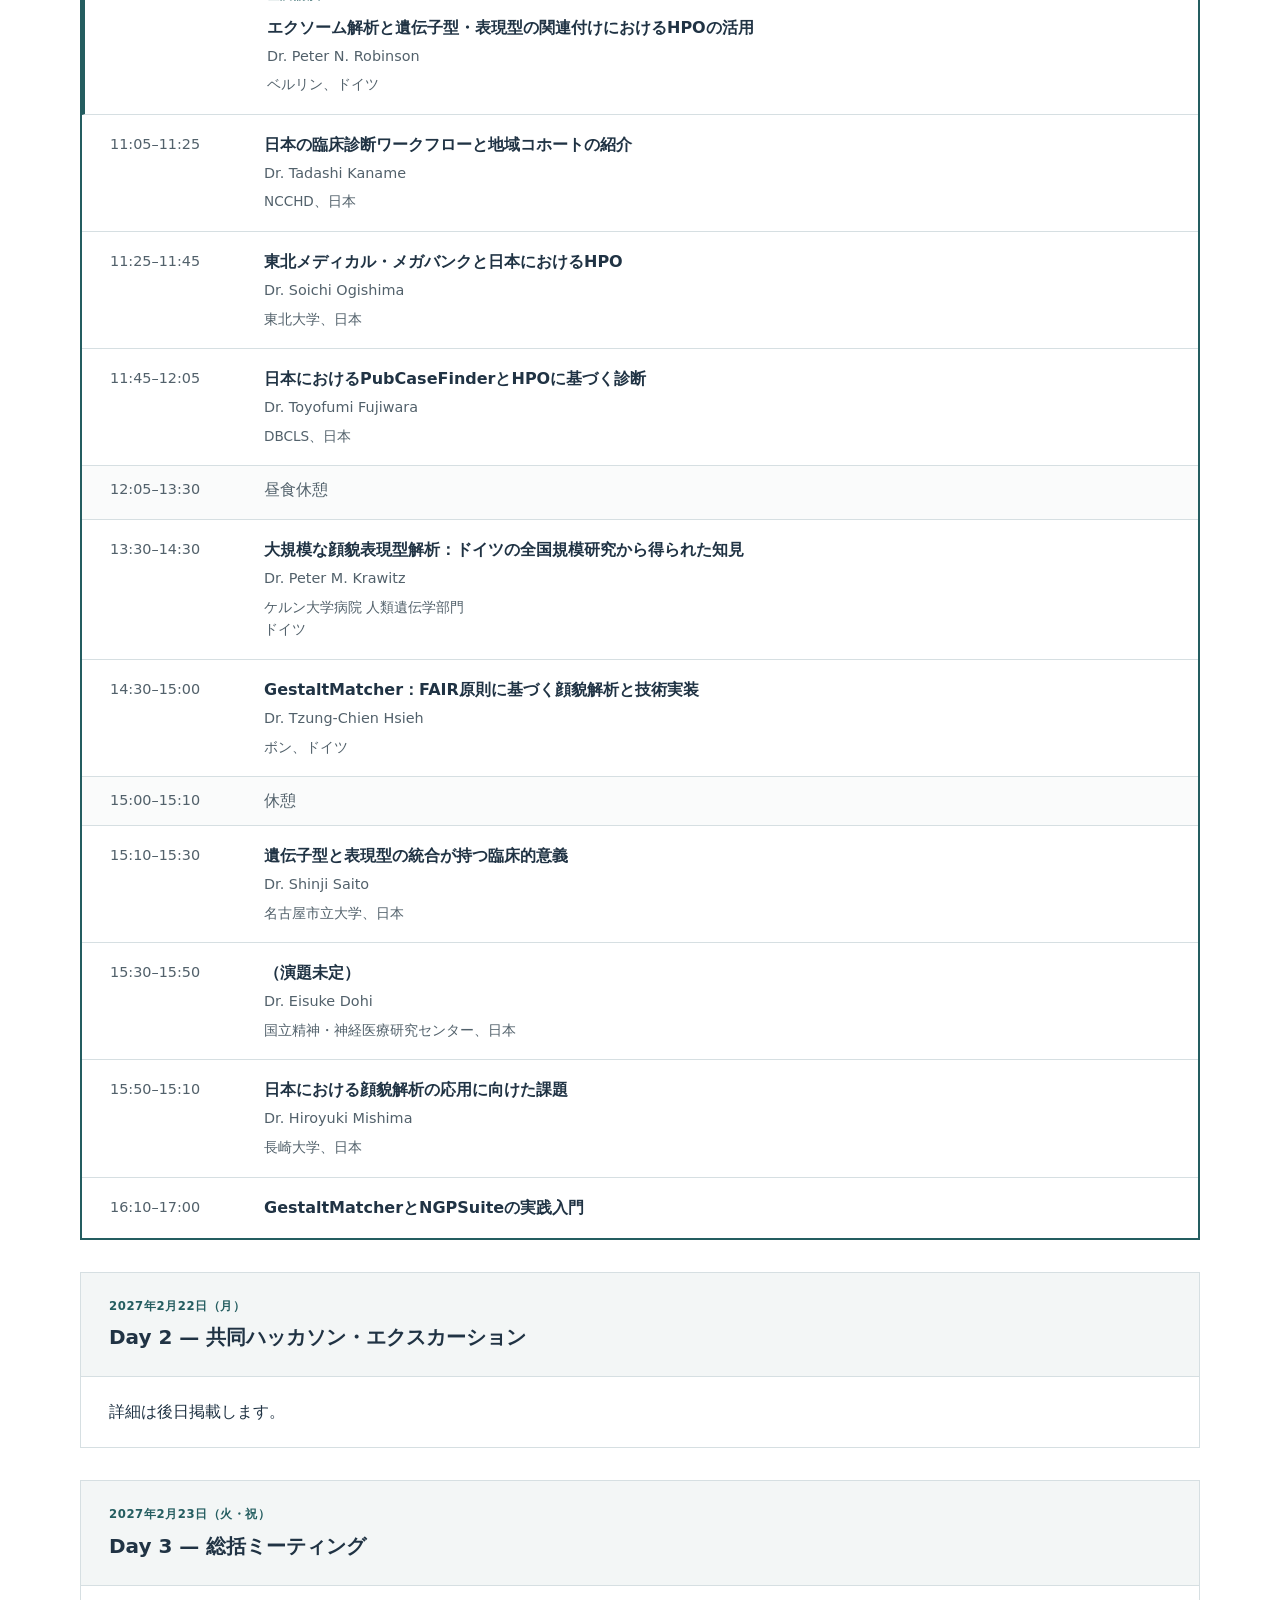
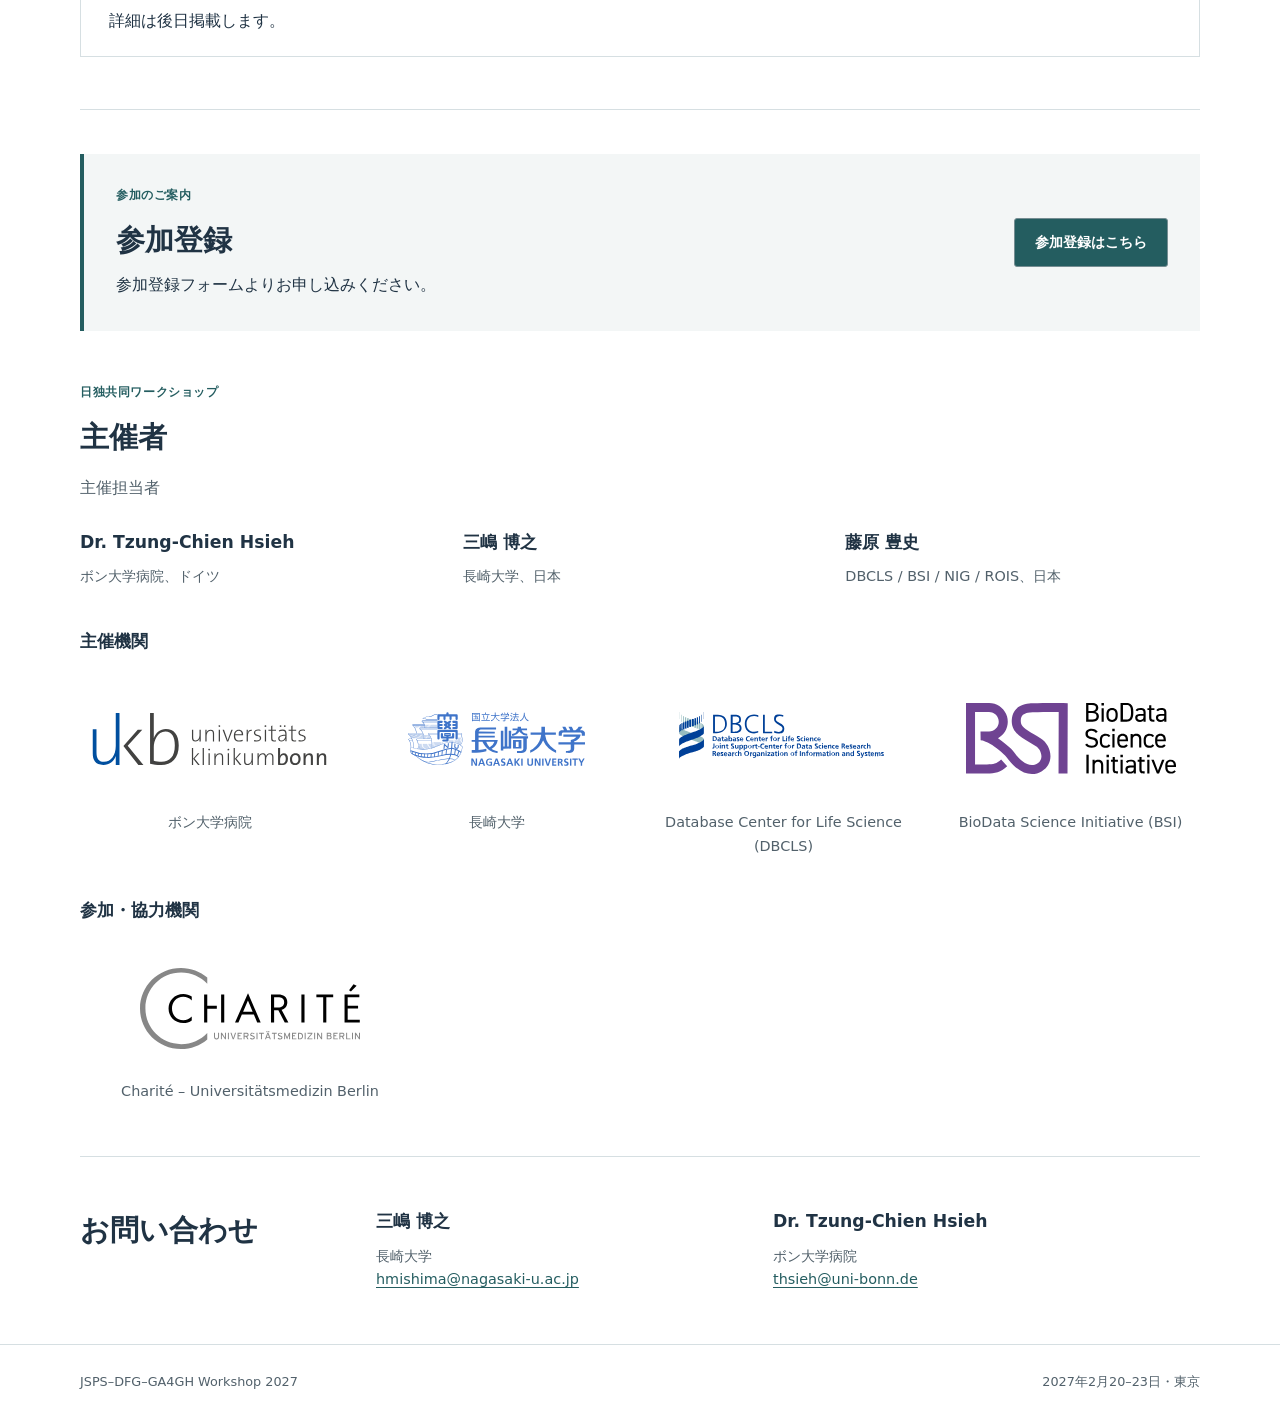
==== commit 76181451: "Link registration buttons to the registration form Replace the disabled "coming soon" buttons in the" ====
--- a/index.html
+++ b/index.html
@@ -45,7 +45,7 @@
 <div class="collaboration-logo-slot"><img class="institution-logo logo-ga4gh" src="assets/images/ga4gh.png" alt="Global Alliance for Genomics and Health (GA4GH)" decoding="async"></div>
 </div>
 <p class="hero-note">日独共同ワークショップ｜プレカンファレンス・セミナーと3日間の本会議・共同活動</p>
-<button class="button" type="button" disabled>参加登録は近日開始予定</button>
+<a class="button" href="https://forms.gle/UqBCb4cioYowNXoB8">参加登録はこちら</a>
 </div></section>
 <div class="container content">
 <section id="overview" class="section section-full"><h2>開催概要</h2><div class="overview-grid">
@@ -124,8 +124,7 @@
 <section class="program-day" aria-labelledby="day-2"><header class="day-heading"><p class="eyebrow">2027年2月22日（月）</p><h3 id="day-2">Day 2 — 共同ハッカソン・エクスカーション</h3></header><div class="day-summary"><p>詳細は後日掲載します。</p></div></section>
 <section class="program-day" aria-labelledby="day-3"><header class="day-heading"><p class="eyebrow">2027年2月23日（火・祝）</p><h3 id="day-3">Day 3 — 総括ミーティング</h3></header><div class="day-summary"><p>詳細は後日掲載します。</p></div></section>
 </section>
-<!-- REGISTRATION: replace disabled buttons here and in the hero with links once registration opens. -->
-<section id="registration" class="registration"><div><p class="eyebrow">参加のご案内</p><h2>参加登録</h2><p>参加登録は近日開始予定です。</p></div><button class="button" type="button" disabled>参加登録は近日開始予定</button></section>
+<section id="registration" class="registration"><div><p class="eyebrow">参加のご案内</p><h2>参加登録</h2><p>参加登録フォームよりお申し込みください。</p></div><a class="button" href="https://forms.gle/UqBCb4cioYowNXoB8">参加登録はこちら</a></section>
 <section id="organizers" class="section section-full"><div class="section-heading"><p class="eyebrow">日独共同ワークショップ</p><h2>主催者</h2><p>主催担当者</p></div><div class="organizer-grid">
 <article><h3>Dr. Tzung-Chien Hsieh</h3><p>ボン大学病院、ドイツ</p></article>
 <article><h3>三嶋 博之</h3><p>長崎大学、日本</p></article>
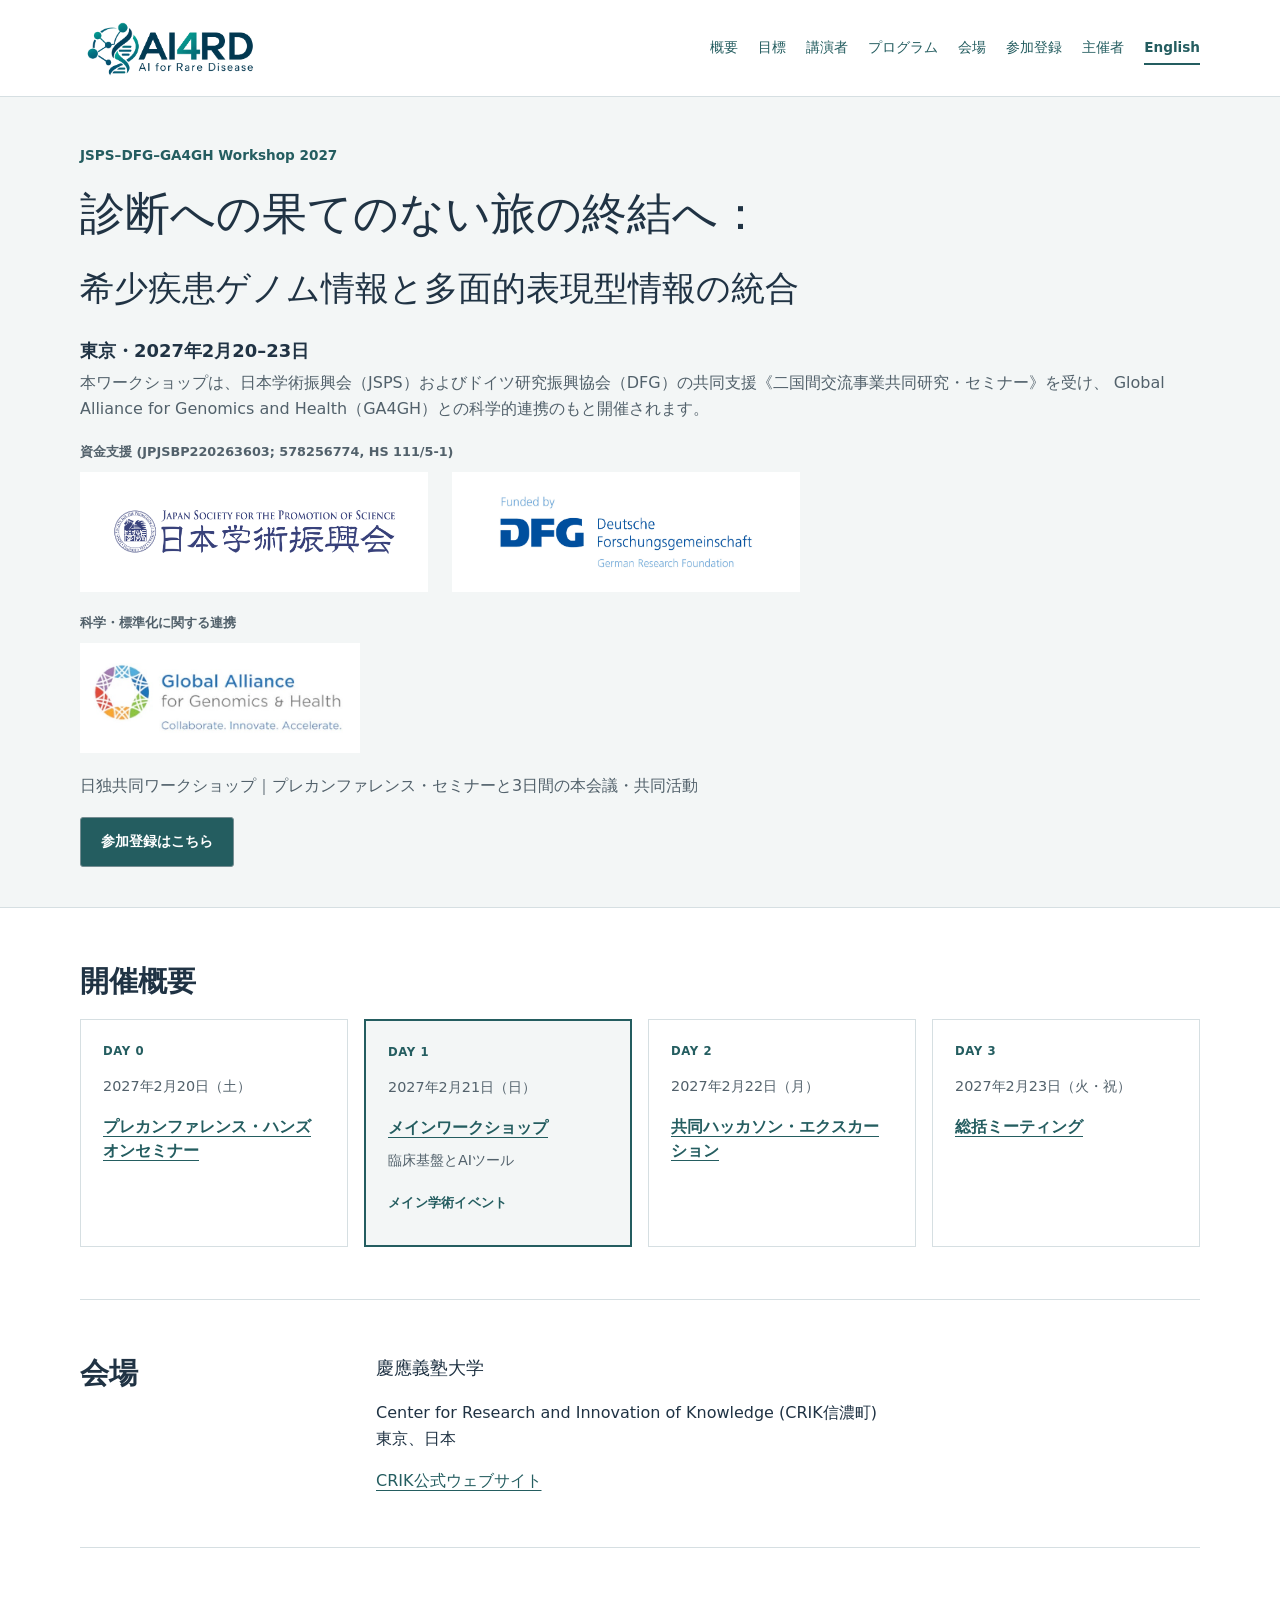
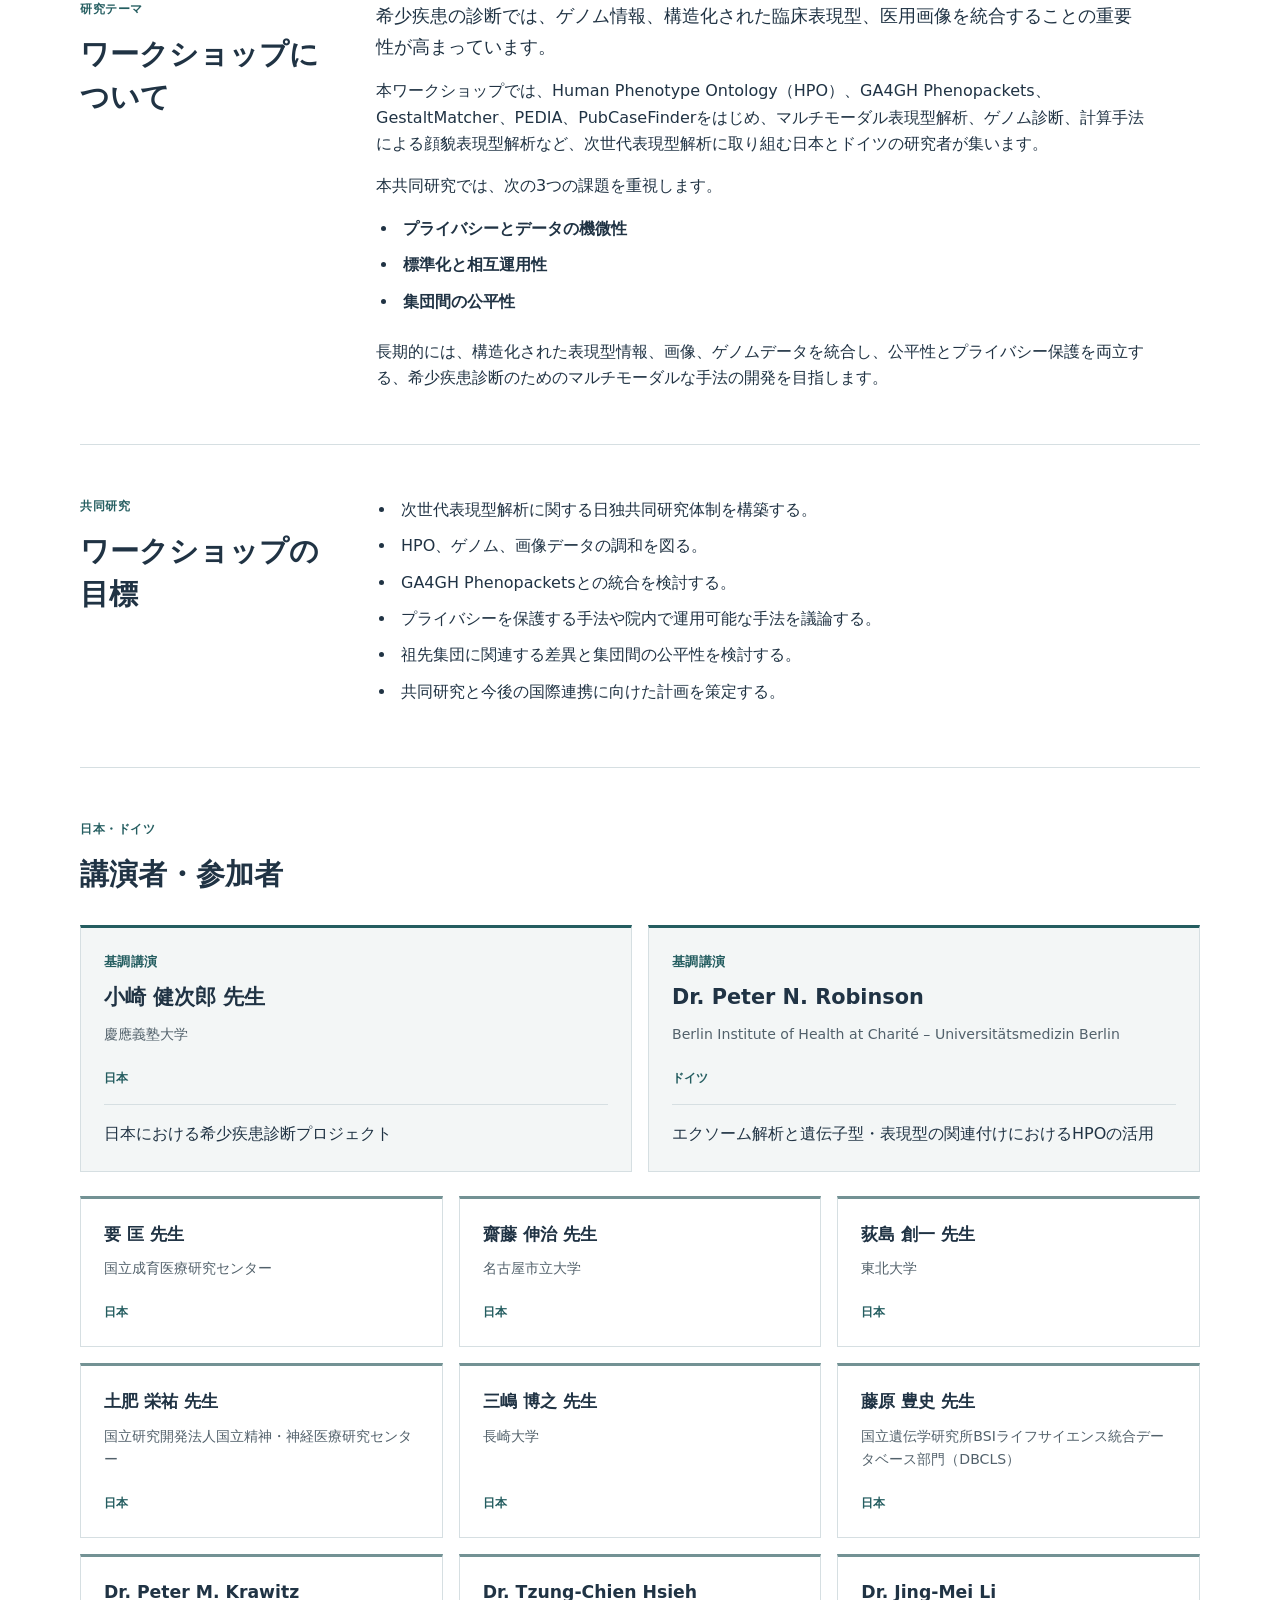
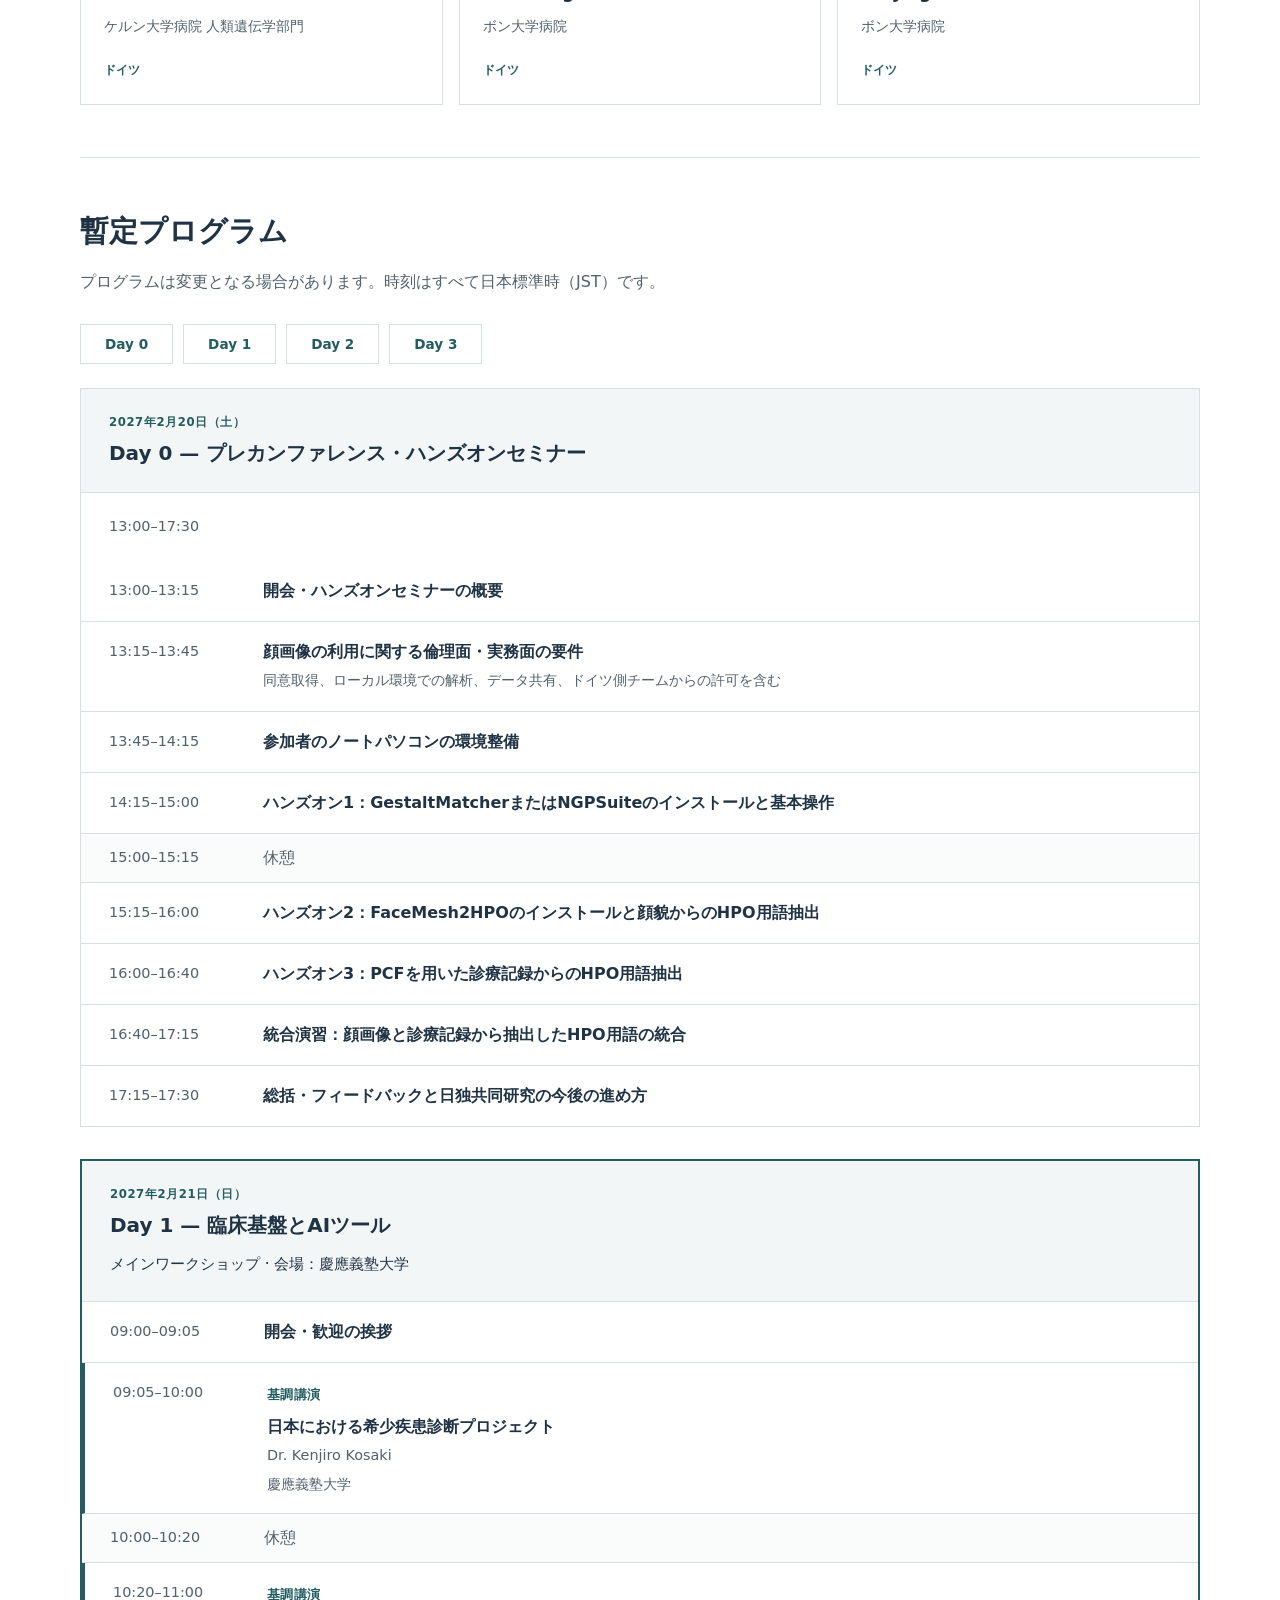
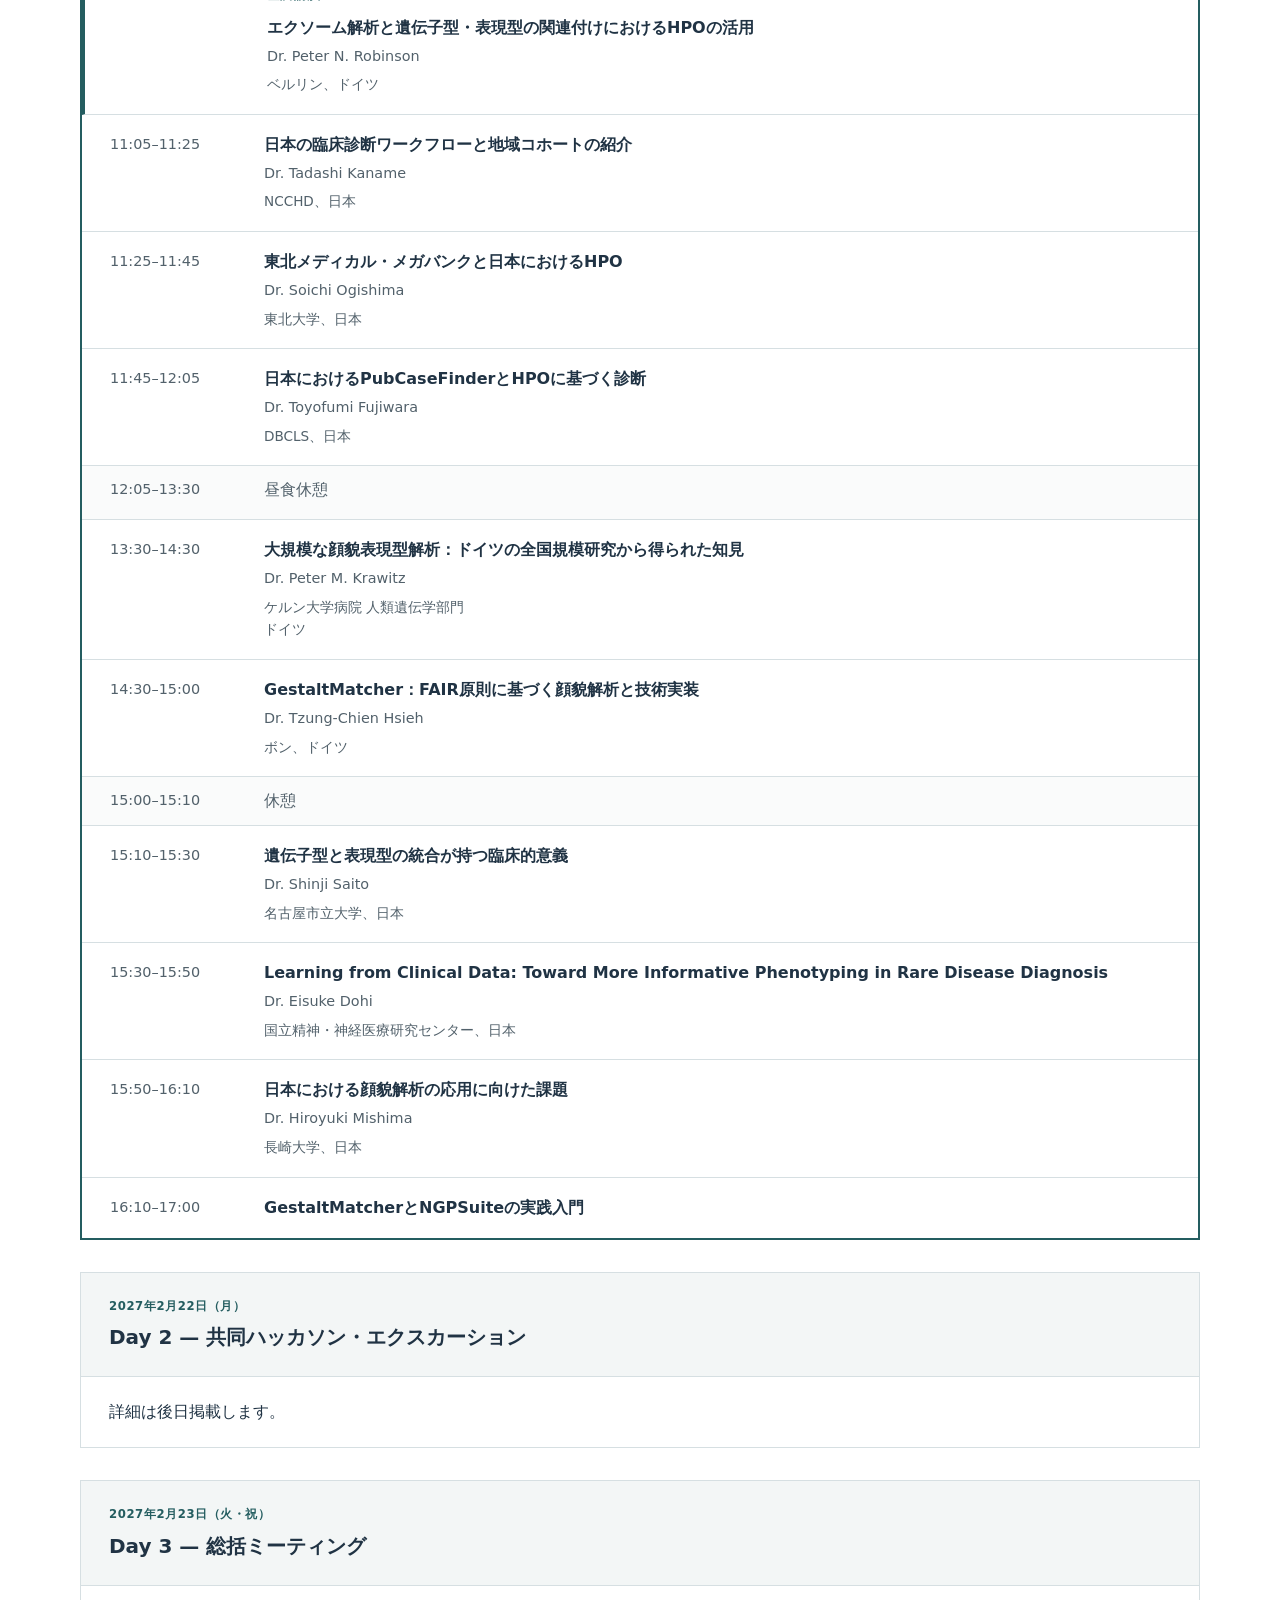
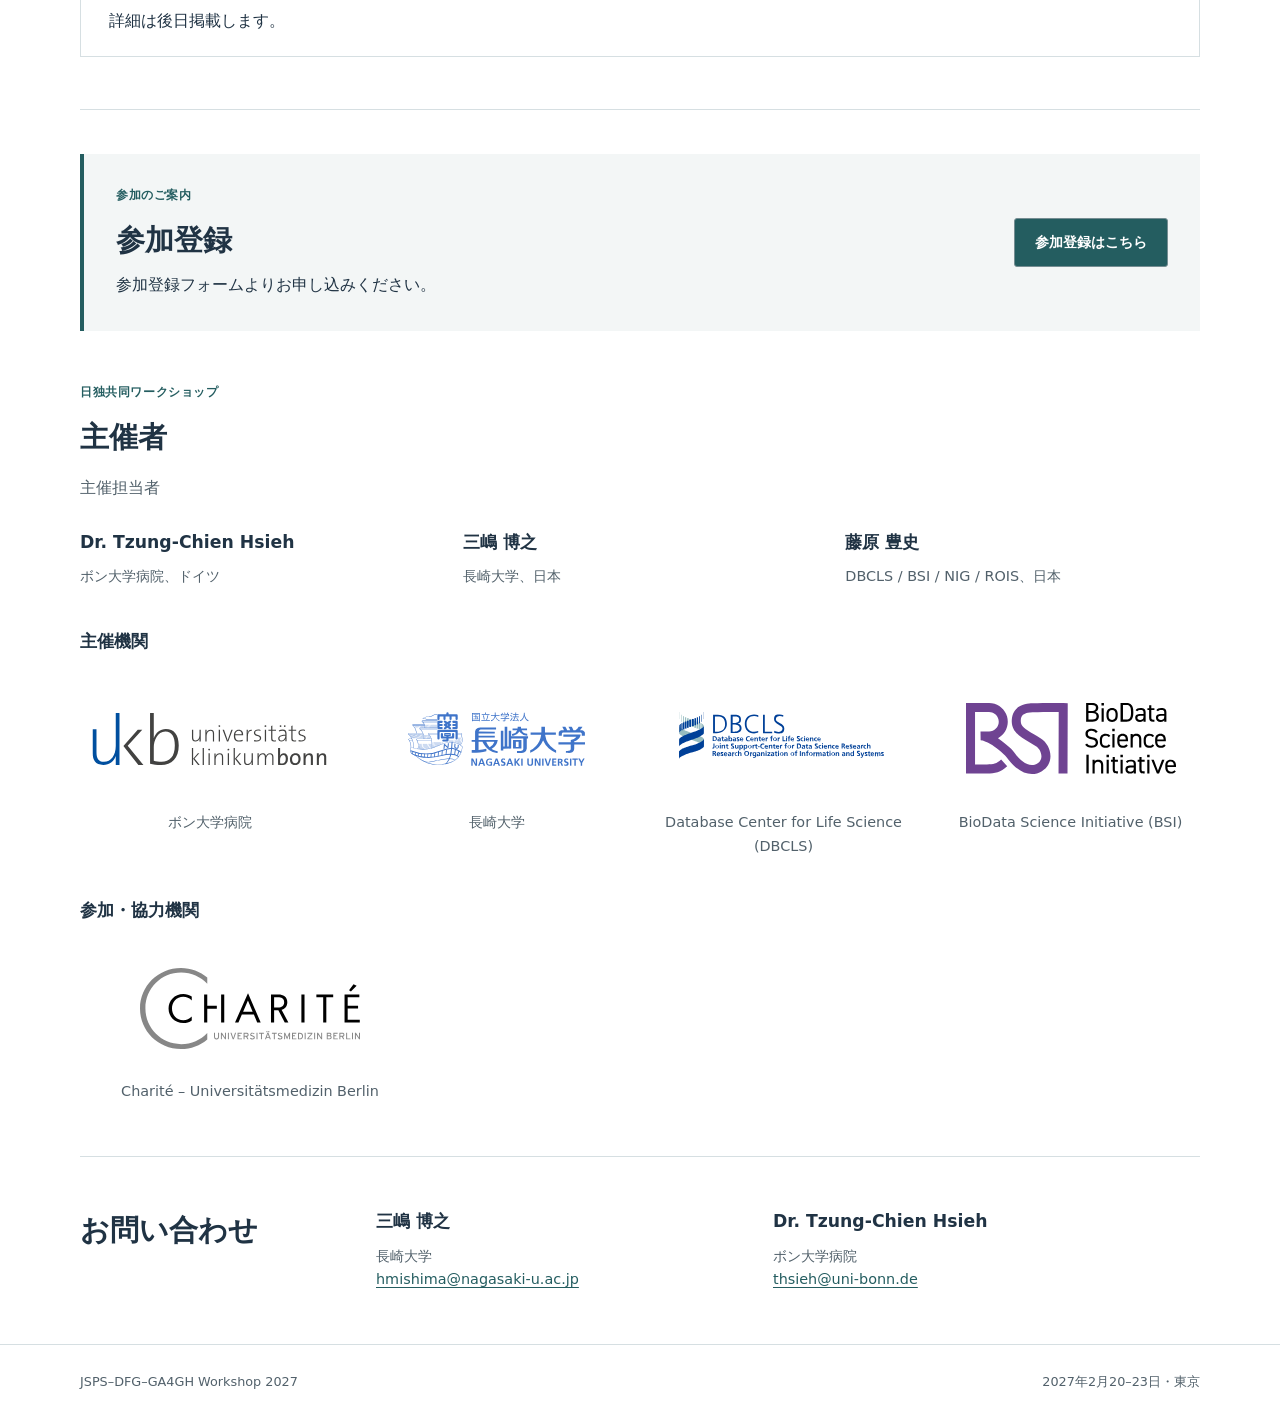
==== commit 54cc6a36: "Update Dr. Dohi's talk title and fix Day 1 afternoon times Set Dr. Dohi's presentation title on both" ====
--- a/index.html
+++ b/index.html
@@ -117,8 +117,8 @@
 <li class="session"><span class="session-time">14:30–15:00</span><div><h4>GestaltMatcher：FAIR原則に基づく顔貌解析と技術実装</h4><p class="session-speaker">Dr. Tzung-Chien Hsieh</p><p class="session-affiliation">ボン、ドイツ</p></div></li>
 <li class="interval"><span class="session-time">15:00–15:10</span><div><h4>休憩</h4></div></li>
 <li class="session"><span class="session-time">15:10–15:30</span><div><h4>遺伝子型と表現型の統合が持つ臨床的意義</h4><p class="session-speaker">Dr. Shinji Saito</p><p class="session-affiliation">名古屋市立大学、日本</p></div></li>
-<li class="session"><span class="session-time">15:30–15:50</span><div><h4>（演題未定）</h4><p class="session-speaker">Dr. Eisuke Dohi</p><p class="session-affiliation">国立精神・神経医療研究センター、日本</p></div></li>
-<li class="session"><span class="session-time">15:50–15:10</span><div><h4>日本における顔貌解析の応用に向けた課題</h4><p class="session-speaker">Dr. Hiroyuki Mishima</p><p class="session-affiliation">長崎大学、日本</p></div></li>
+<li class="session"><span class="session-time">15:30–15:50</span><div><h4 lang="en">Learning from Clinical Data: Toward More Informative Phenotyping in Rare Disease Diagnosis</h4><p class="session-speaker">Dr. Eisuke Dohi</p><p class="session-affiliation">国立精神・神経医療研究センター、日本</p></div></li>
+<li class="session"><span class="session-time">15:50–16:10</span><div><h4>日本における顔貌解析の応用に向けた課題</h4><p class="session-speaker">Dr. Hiroyuki Mishima</p><p class="session-affiliation">長崎大学、日本</p></div></li>
 <li class="session"><span class="session-time">16:10–17:00</span><div><h4>GestaltMatcherとNGPSuiteの実践入門</h4></div></li>
 </ol></section>
 <section class="program-day" aria-labelledby="day-2"><header class="day-heading"><p class="eyebrow">2027年2月22日（月）</p><h3 id="day-2">Day 2 — 共同ハッカソン・エクスカーション</h3></header><div class="day-summary"><p>詳細は後日掲載します。</p></div></section>
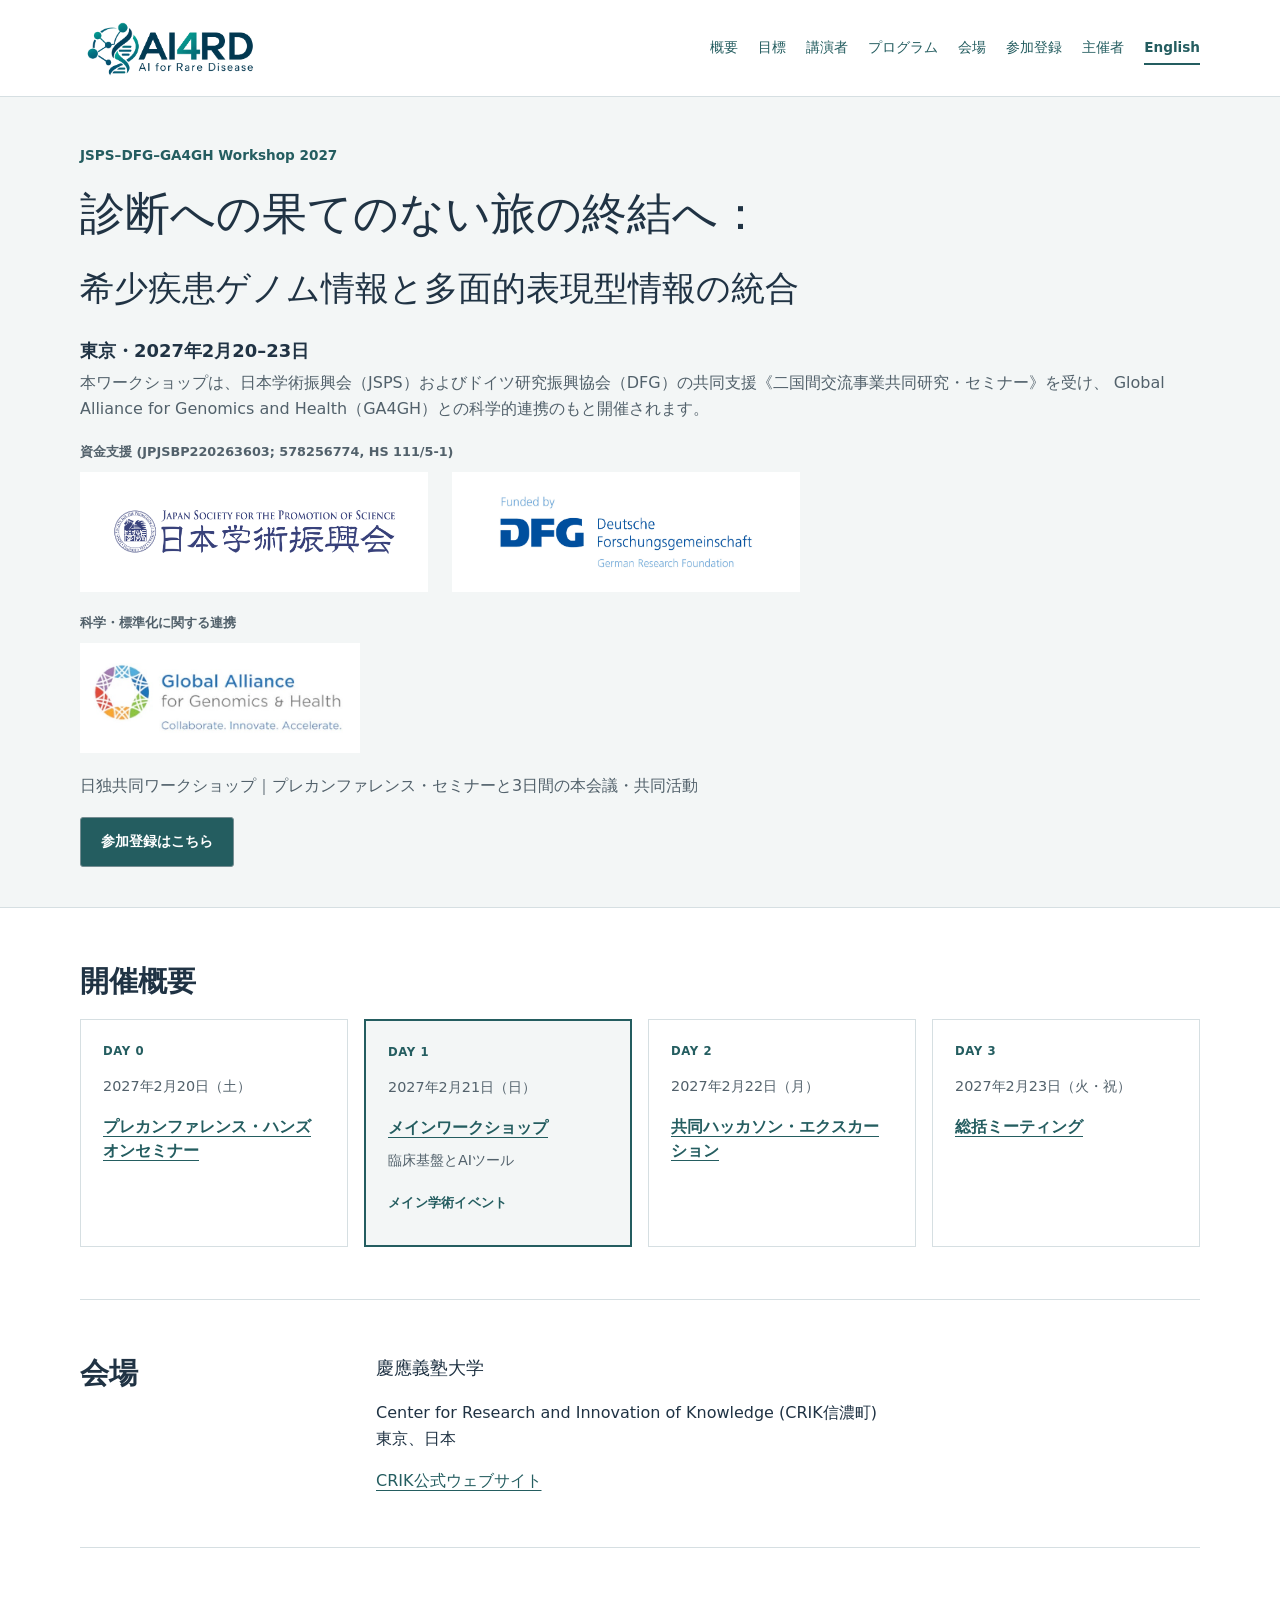
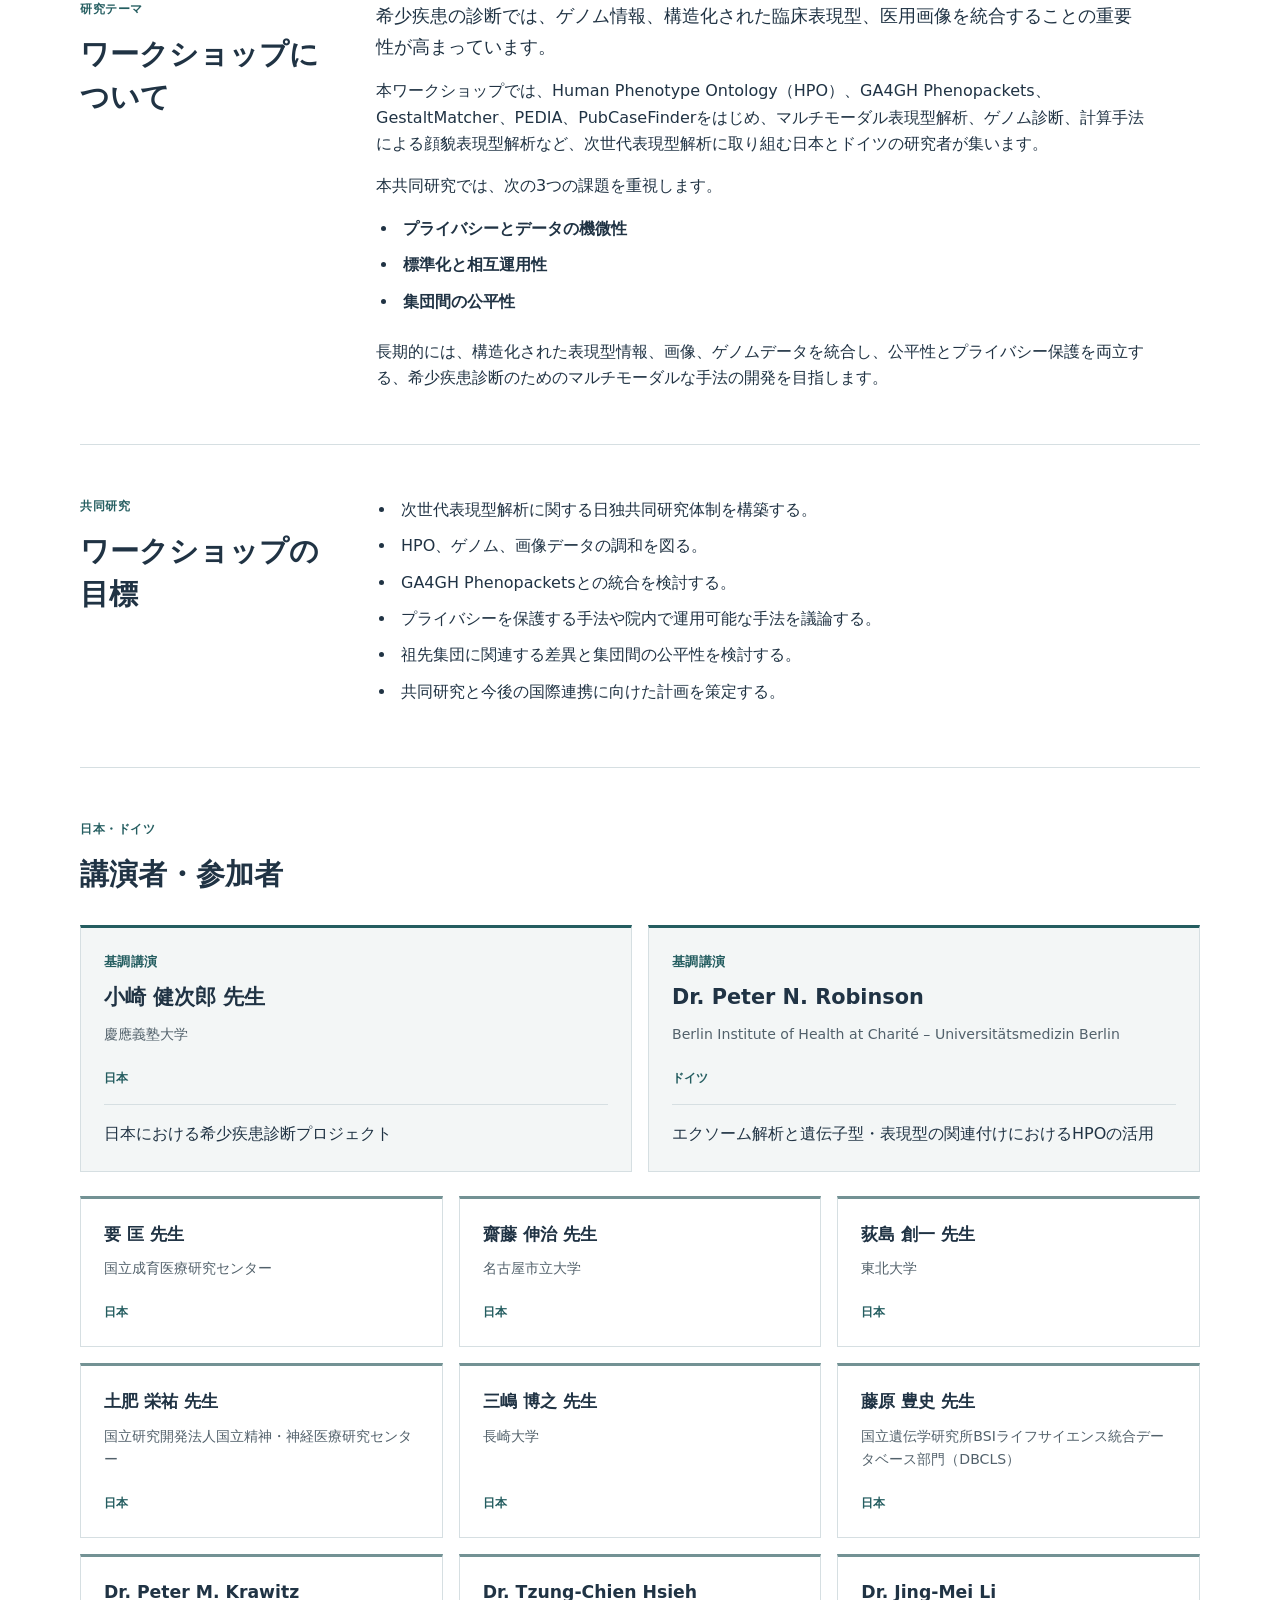
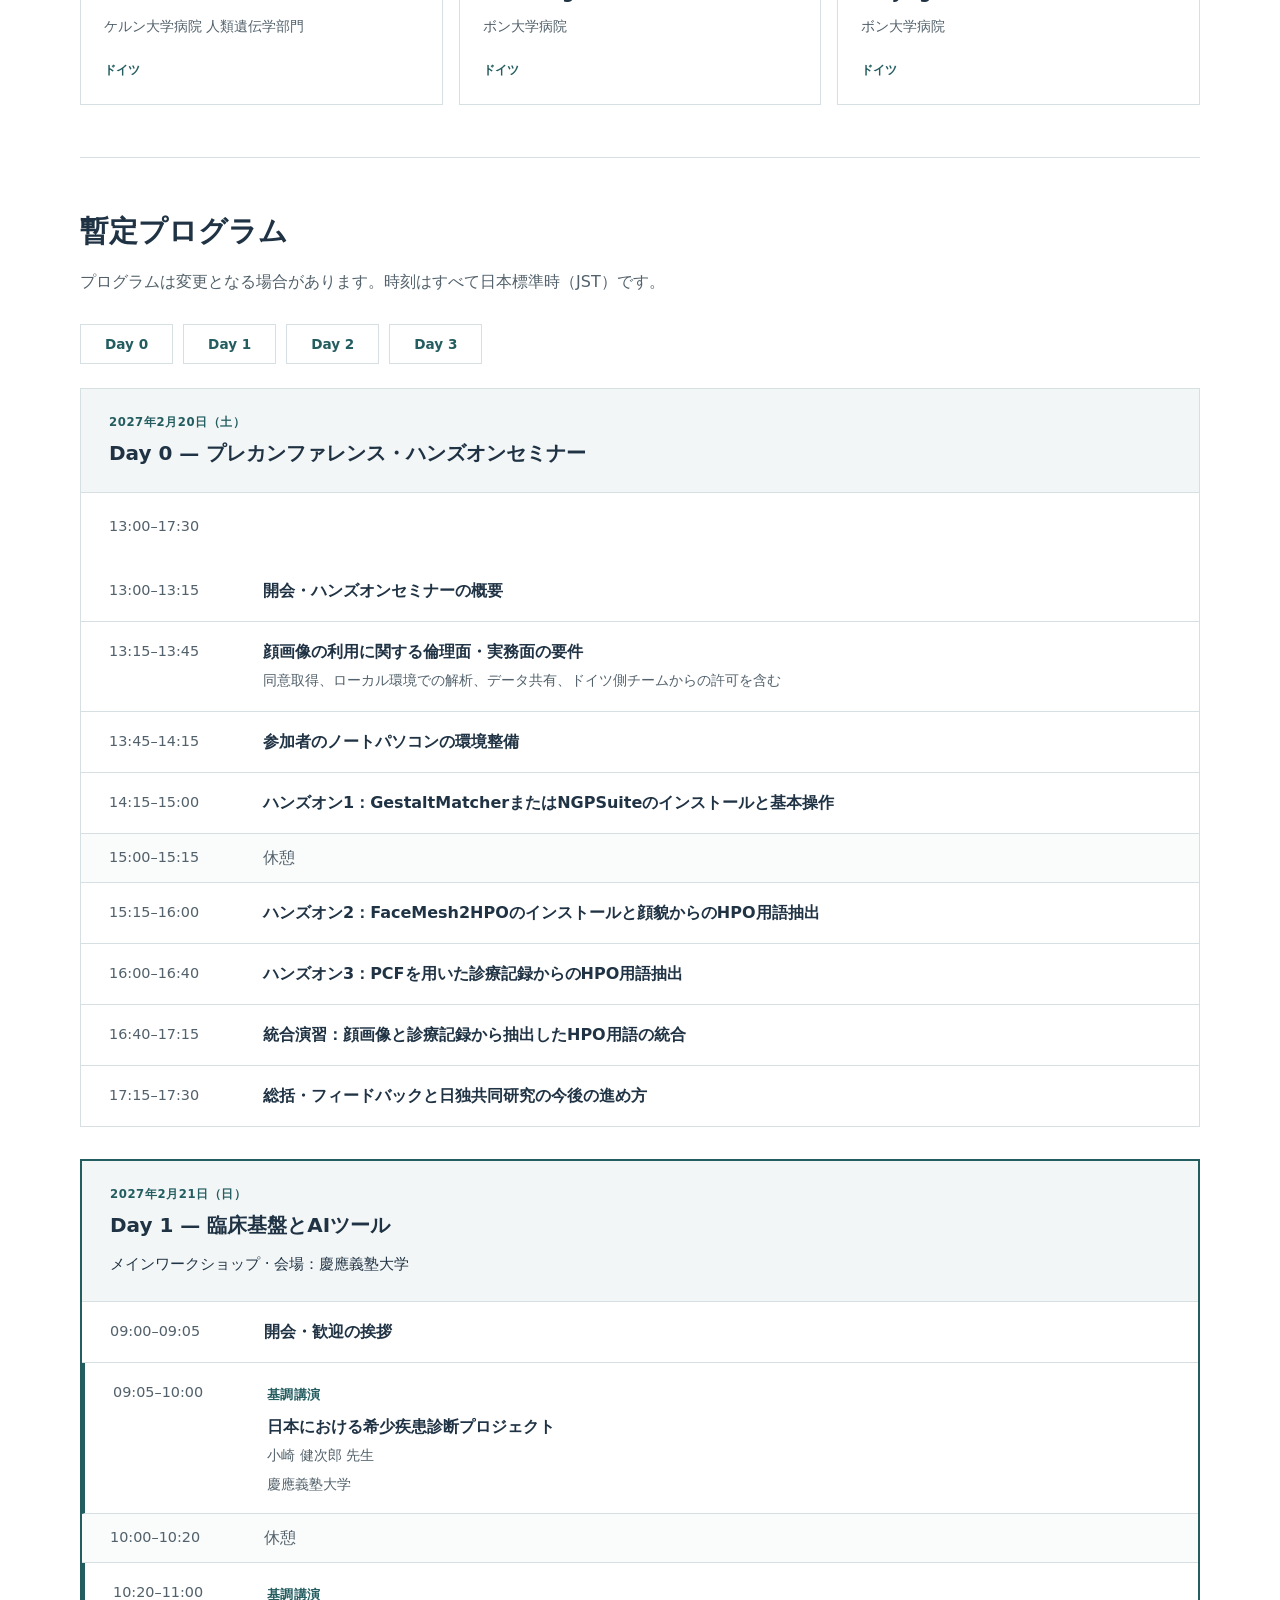
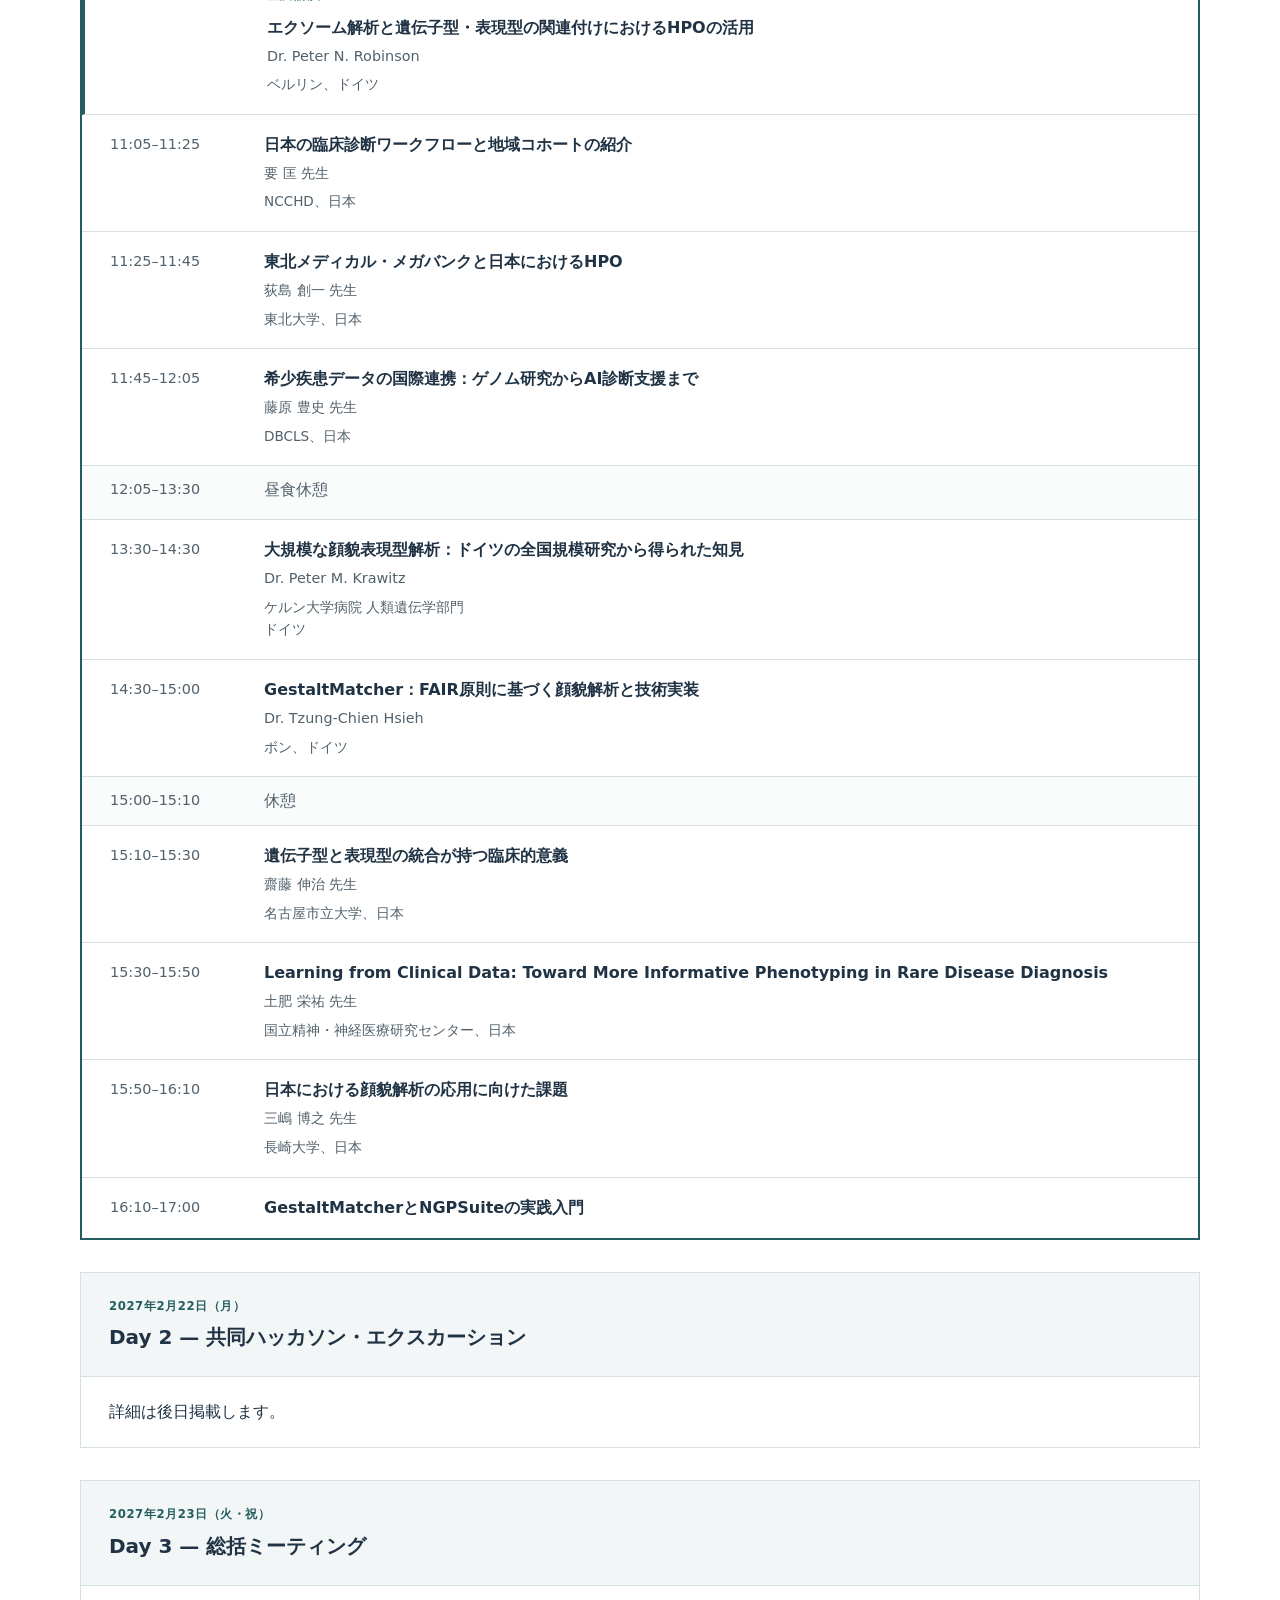
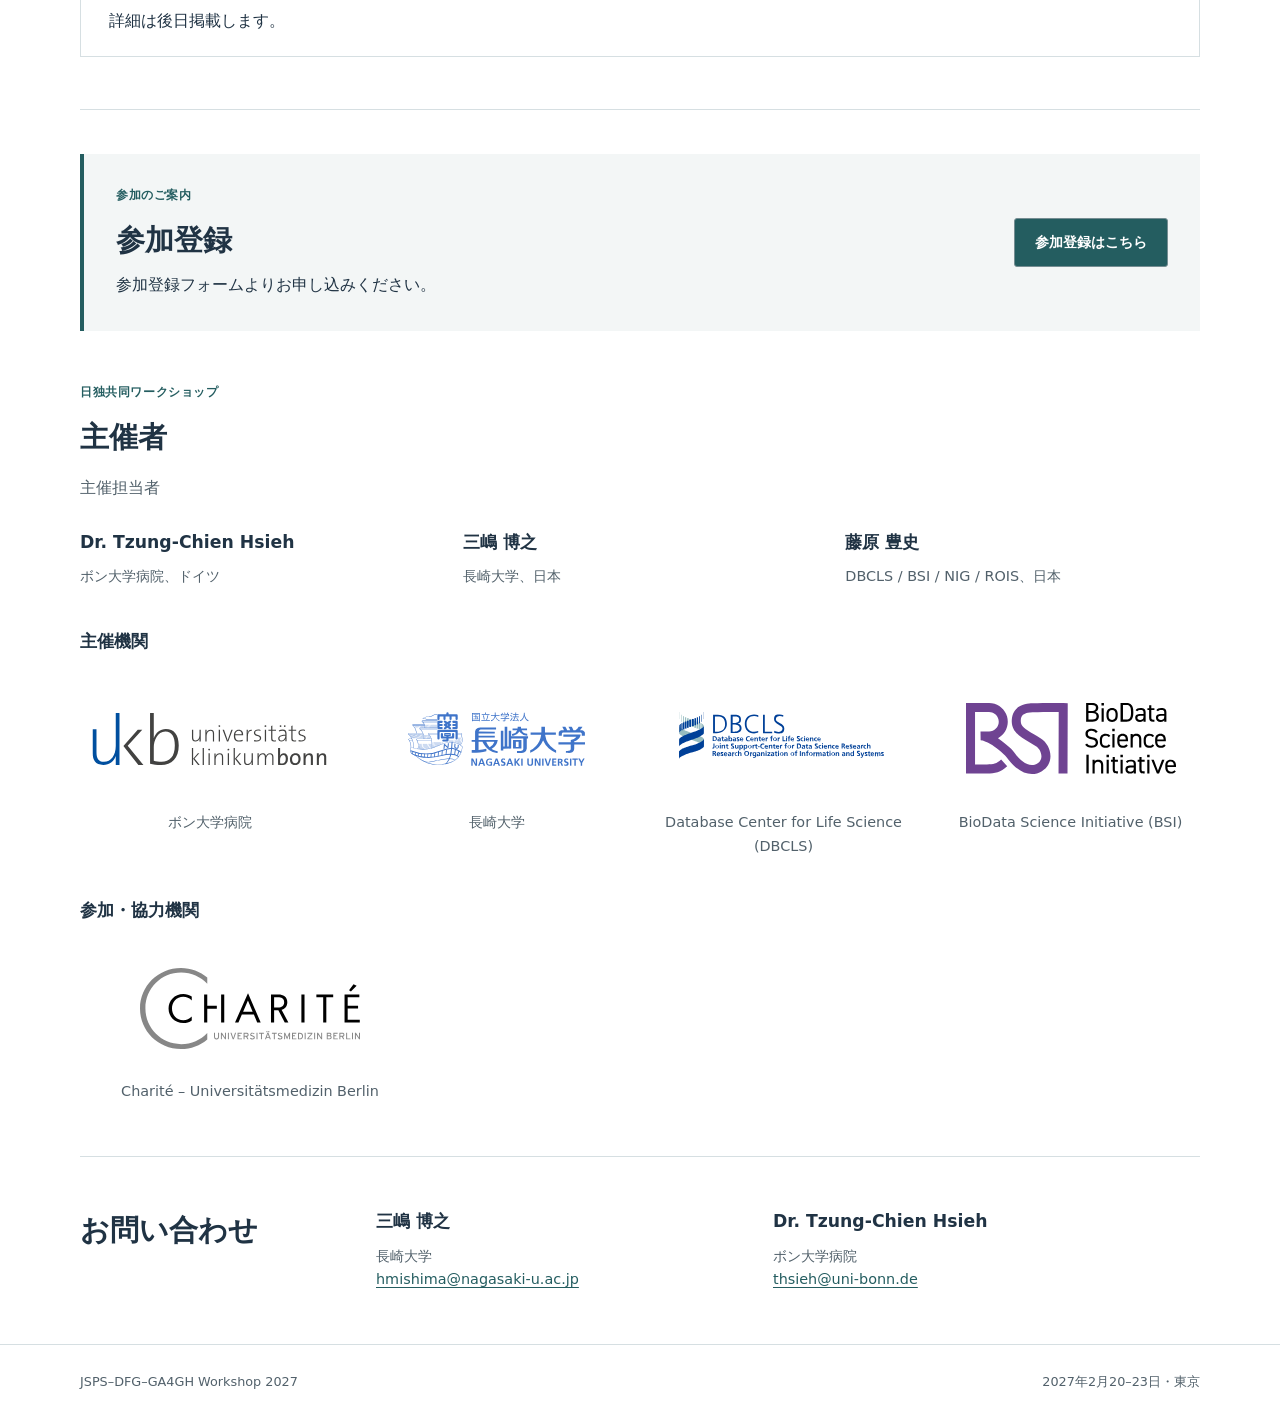
==== commit 1507f2f9: "Update Dr. Fujiwara's talk title and show Japanese speaker names in kanji - Change Dr. Fujiwara's ta" ====
--- a/index.html
+++ b/index.html
@@ -106,19 +106,19 @@
 </ol></section>
 <section class="program-day main-event" aria-labelledby="day-1"><header class="day-heading"><p class="eyebrow">2027年2月21日（日）</p><h3 id="day-1">Day 1 — 臨床基盤とAIツール</h3><p class="day-meta">メインワークショップ · 会場：慶應義塾大学</p></header><ol class="sessions">
 <li class="session"><span class="session-time">09:00–09:05</span><div><h4>開会・歓迎の挨拶</h4></div></li>
-<li class="keynote-session"><span class="session-time">09:05–10:00</span><div><p class="badge">基調講演</p><h4>日本における希少疾患診断プロジェクト</h4><p class="session-speaker">Dr. Kenjiro Kosaki</p><p class="session-affiliation">慶應義塾大学</p></div></li>
+<li class="keynote-session"><span class="session-time">09:05–10:00</span><div><p class="badge">基調講演</p><h4>日本における希少疾患診断プロジェクト</h4><p class="session-speaker">小崎 健次郎 先生</p><p class="session-affiliation">慶應義塾大学</p></div></li>
 <li class="interval"><span class="session-time">10:00–10:20</span><div><h4>休憩</h4></div></li>
 <li class="keynote-session"><span class="session-time">10:20–11:00</span><div><p class="badge">基調講演</p><h4>エクソーム解析と遺伝子型・表現型の関連付けにおけるHPOの活用</h4><p class="session-speaker">Dr. Peter N. Robinson</p><p class="session-affiliation">ベルリン、ドイツ</p></div></li>
-<li class="session"><span class="session-time">11:05–11:25</span><div><h4>日本の臨床診断ワークフローと地域コホートの紹介</h4><p class="session-speaker">Dr. Tadashi Kaname</p><p class="session-affiliation">NCCHD、日本</p></div></li>
-<li class="session"><span class="session-time">11:25–11:45</span><div><h4>東北メディカル・メガバンクと日本におけるHPO</h4><p class="session-speaker">Dr. Soichi Ogishima</p><p class="session-affiliation">東北大学、日本</p></div></li>
-<li class="session"><span class="session-time">11:45–12:05</span><div><h4>日本におけるPubCaseFinderとHPOに基づく診断</h4><p class="session-speaker">Dr. Toyofumi Fujiwara</p><p class="session-affiliation">DBCLS、日本</p></div></li>
+<li class="session"><span class="session-time">11:05–11:25</span><div><h4>日本の臨床診断ワークフローと地域コホートの紹介</h4><p class="session-speaker">要 匡 先生</p><p class="session-affiliation">NCCHD、日本</p></div></li>
+<li class="session"><span class="session-time">11:25–11:45</span><div><h4>東北メディカル・メガバンクと日本におけるHPO</h4><p class="session-speaker">荻島 創一 先生</p><p class="session-affiliation">東北大学、日本</p></div></li>
+<li class="session"><span class="session-time">11:45–12:05</span><div><h4>希少疾患データの国際連携：ゲノム研究からAI診断支援まで</h4><p class="session-speaker">藤原 豊史 先生</p><p class="session-affiliation">DBCLS、日本</p></div></li>
 <li class="interval"><span class="session-time">12:05–13:30</span><div><h4>昼食休憩</h4><p class="tentative-note"> </p></div></li>
 <li class="session"><span class="session-time">13:30–14:30</span><div><h4>大規模な顔貌表現型解析：ドイツの全国規模研究から得られた知見</h4><p class="session-speaker">Dr. Peter M. Krawitz</p><p class="session-affiliation">ケルン大学病院 人類遺伝学部門<br>ドイツ</p></div></li>
 <li class="session"><span class="session-time">14:30–15:00</span><div><h4>GestaltMatcher：FAIR原則に基づく顔貌解析と技術実装</h4><p class="session-speaker">Dr. Tzung-Chien Hsieh</p><p class="session-affiliation">ボン、ドイツ</p></div></li>
 <li class="interval"><span class="session-time">15:00–15:10</span><div><h4>休憩</h4></div></li>
-<li class="session"><span class="session-time">15:10–15:30</span><div><h4>遺伝子型と表現型の統合が持つ臨床的意義</h4><p class="session-speaker">Dr. Shinji Saito</p><p class="session-affiliation">名古屋市立大学、日本</p></div></li>
-<li class="session"><span class="session-time">15:30–15:50</span><div><h4 lang="en">Learning from Clinical Data: Toward More Informative Phenotyping in Rare Disease Diagnosis</h4><p class="session-speaker">Dr. Eisuke Dohi</p><p class="session-affiliation">国立精神・神経医療研究センター、日本</p></div></li>
-<li class="session"><span class="session-time">15:50–16:10</span><div><h4>日本における顔貌解析の応用に向けた課題</h4><p class="session-speaker">Dr. Hiroyuki Mishima</p><p class="session-affiliation">長崎大学、日本</p></div></li>
+<li class="session"><span class="session-time">15:10–15:30</span><div><h4>遺伝子型と表現型の統合が持つ臨床的意義</h4><p class="session-speaker">齋藤 伸治 先生</p><p class="session-affiliation">名古屋市立大学、日本</p></div></li>
+<li class="session"><span class="session-time">15:30–15:50</span><div><h4 lang="en">Learning from Clinical Data: Toward More Informative Phenotyping in Rare Disease Diagnosis</h4><p class="session-speaker">土肥 栄祐 先生</p><p class="session-affiliation">国立精神・神経医療研究センター、日本</p></div></li>
+<li class="session"><span class="session-time">15:50–16:10</span><div><h4>日本における顔貌解析の応用に向けた課題</h4><p class="session-speaker">三嶋 博之 先生</p><p class="session-affiliation">長崎大学、日本</p></div></li>
 <li class="session"><span class="session-time">16:10–17:00</span><div><h4>GestaltMatcherとNGPSuiteの実践入門</h4></div></li>
 </ol></section>
 <section class="program-day" aria-labelledby="day-2"><header class="day-heading"><p class="eyebrow">2027年2月22日（月）</p><h3 id="day-2">Day 2 — 共同ハッカソン・エクスカーション</h3></header><div class="day-summary"><p>詳細は後日掲載します。</p></div></section>
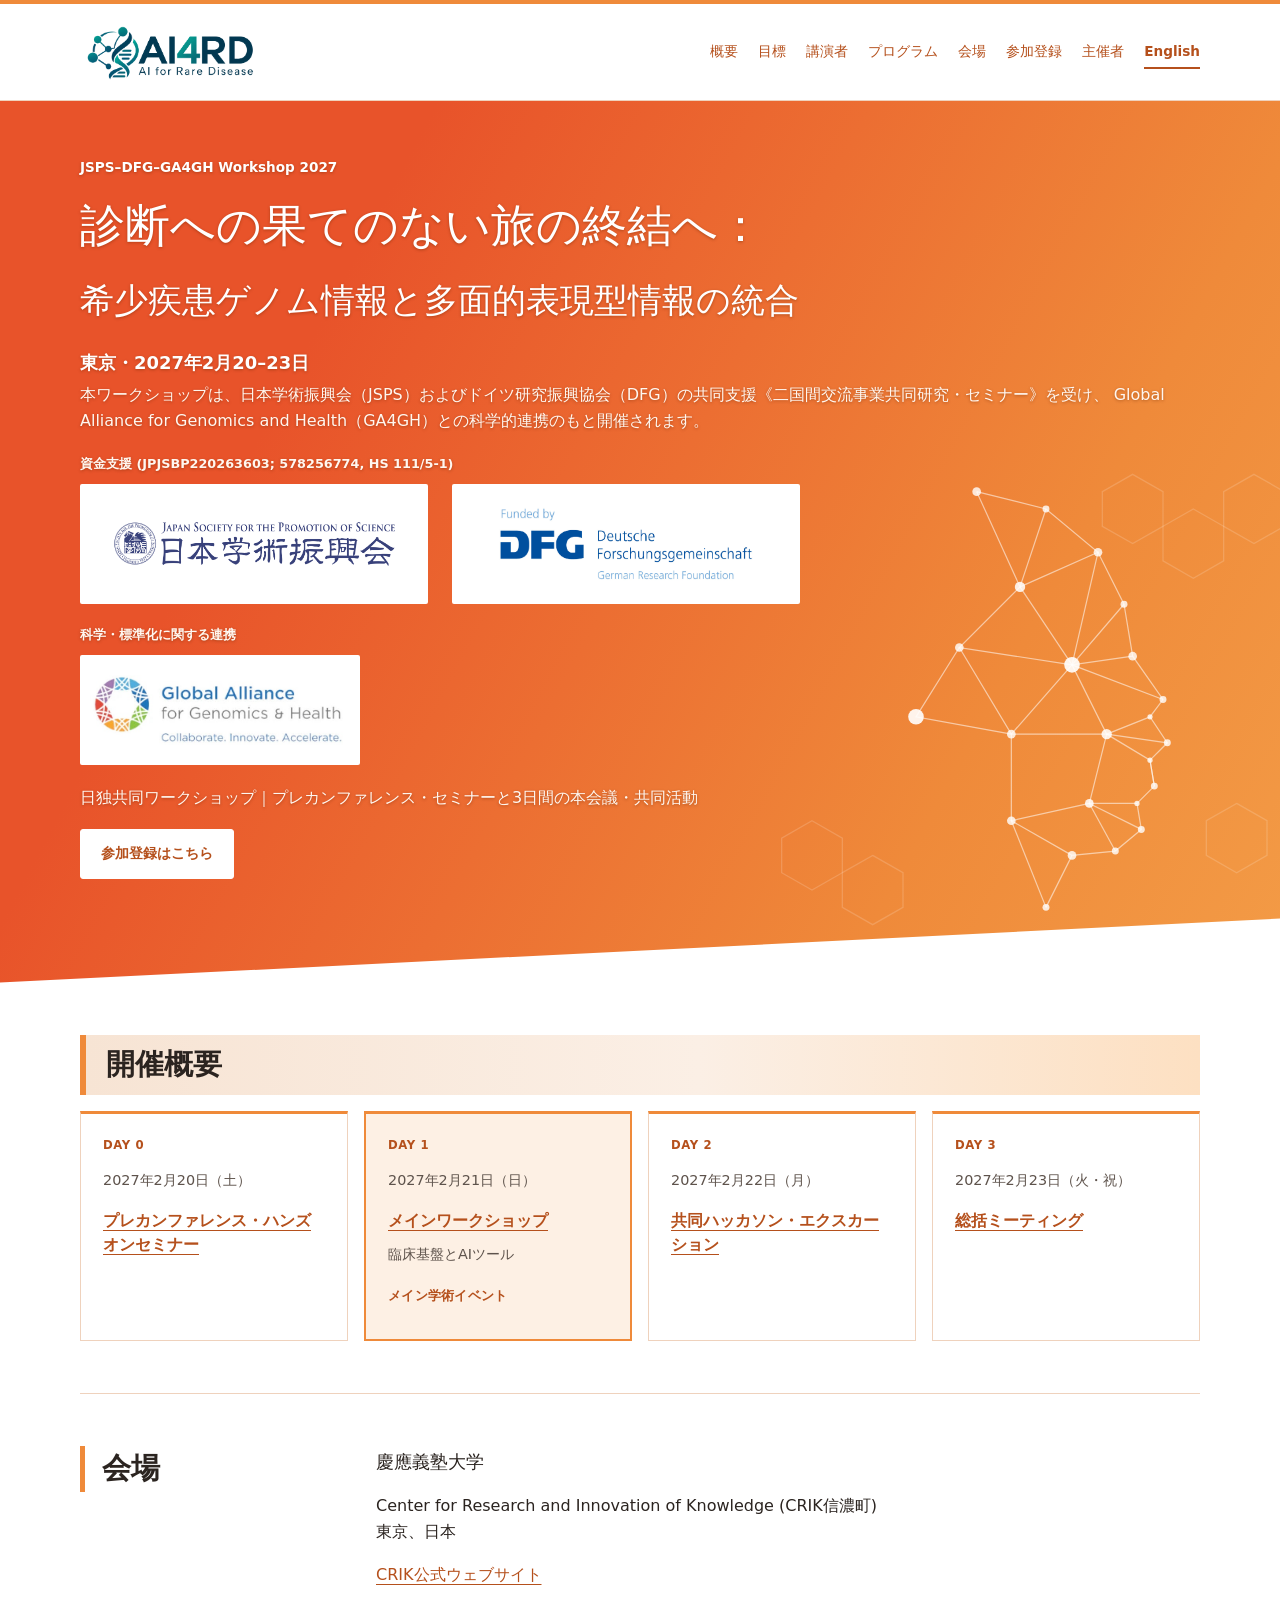
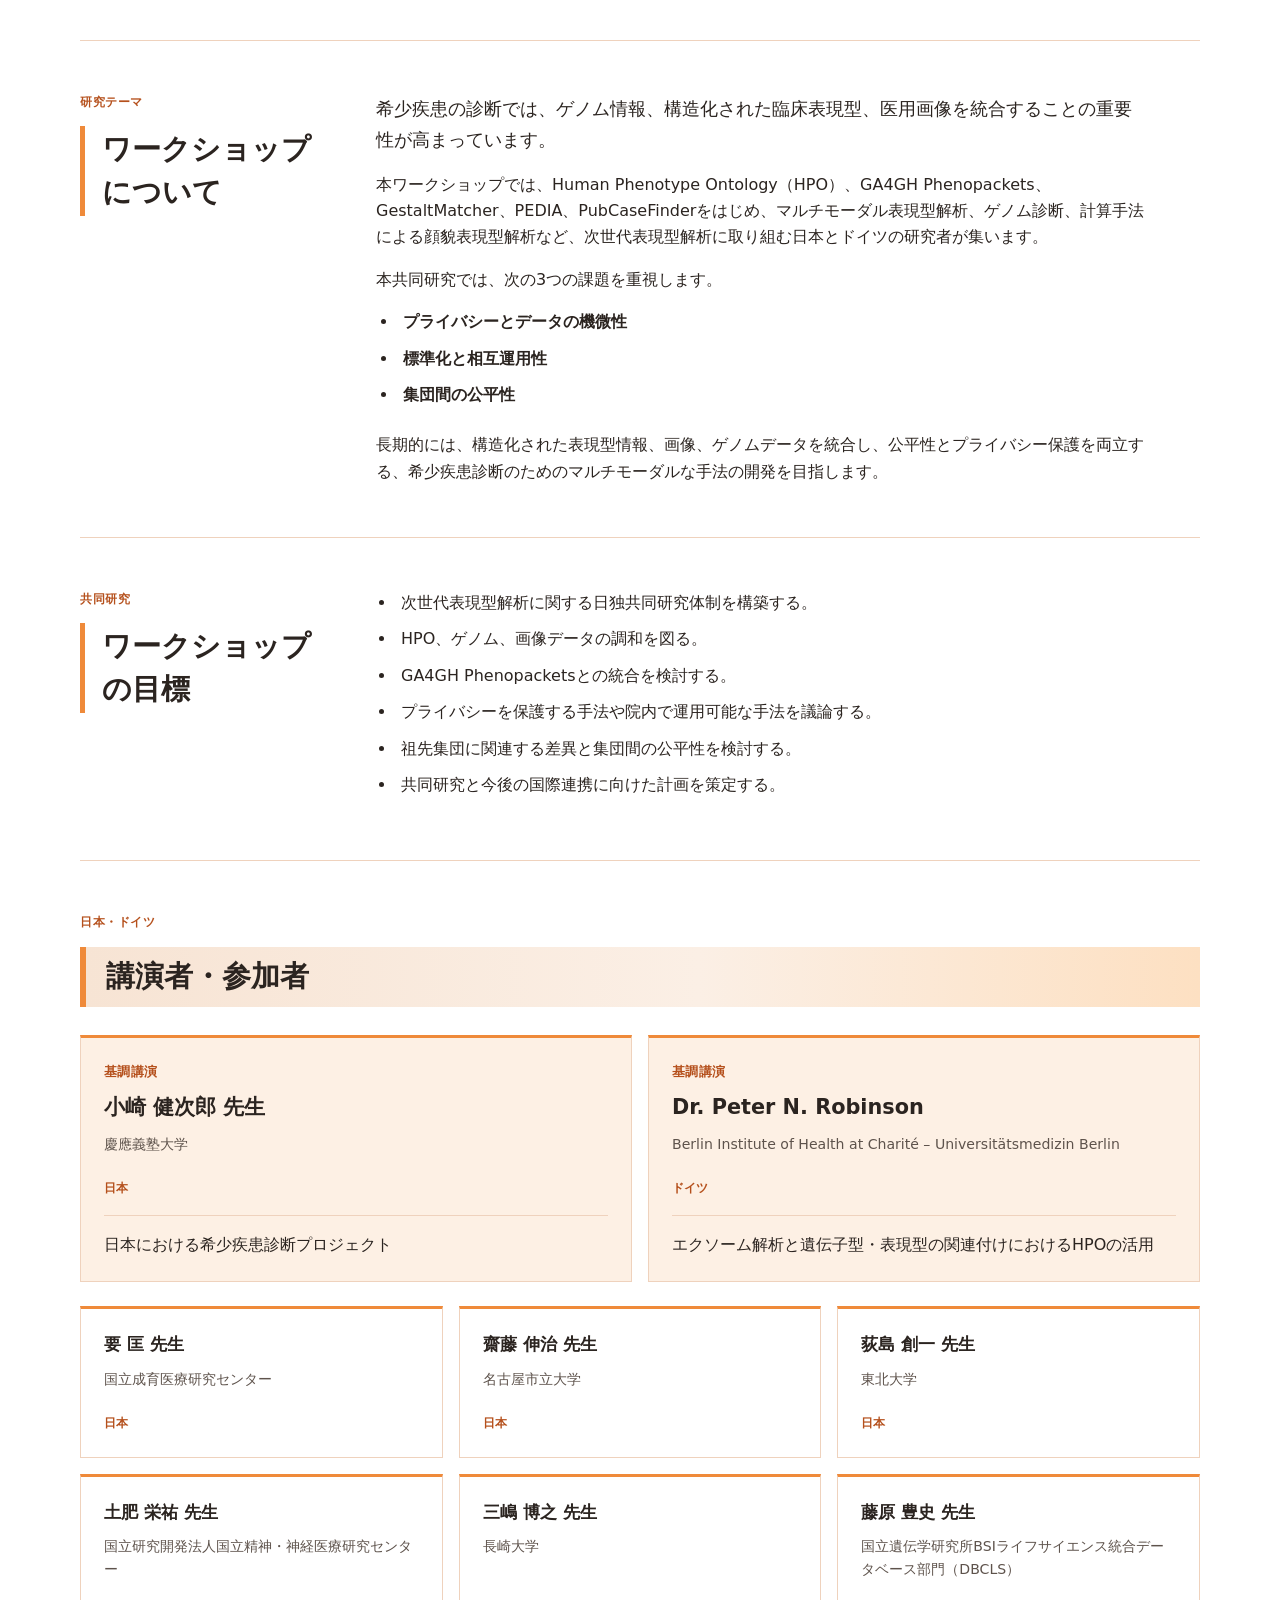
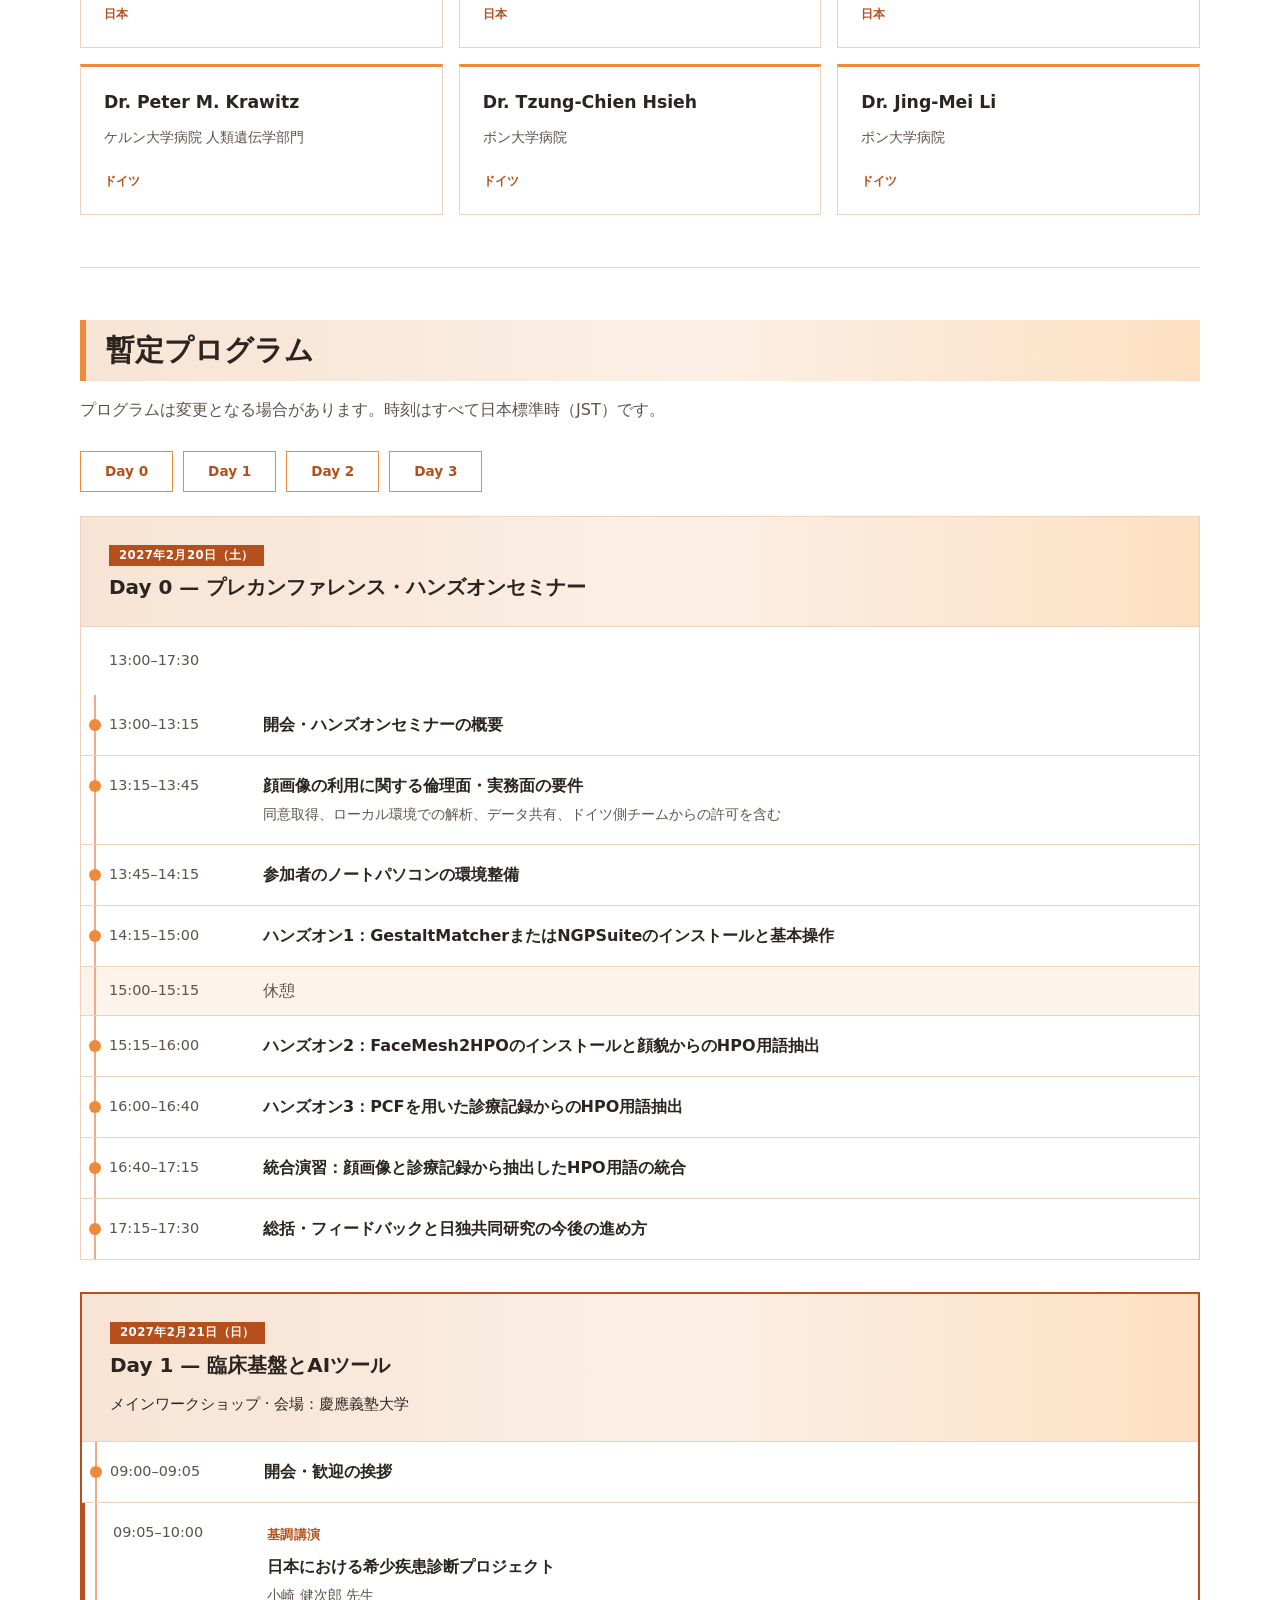
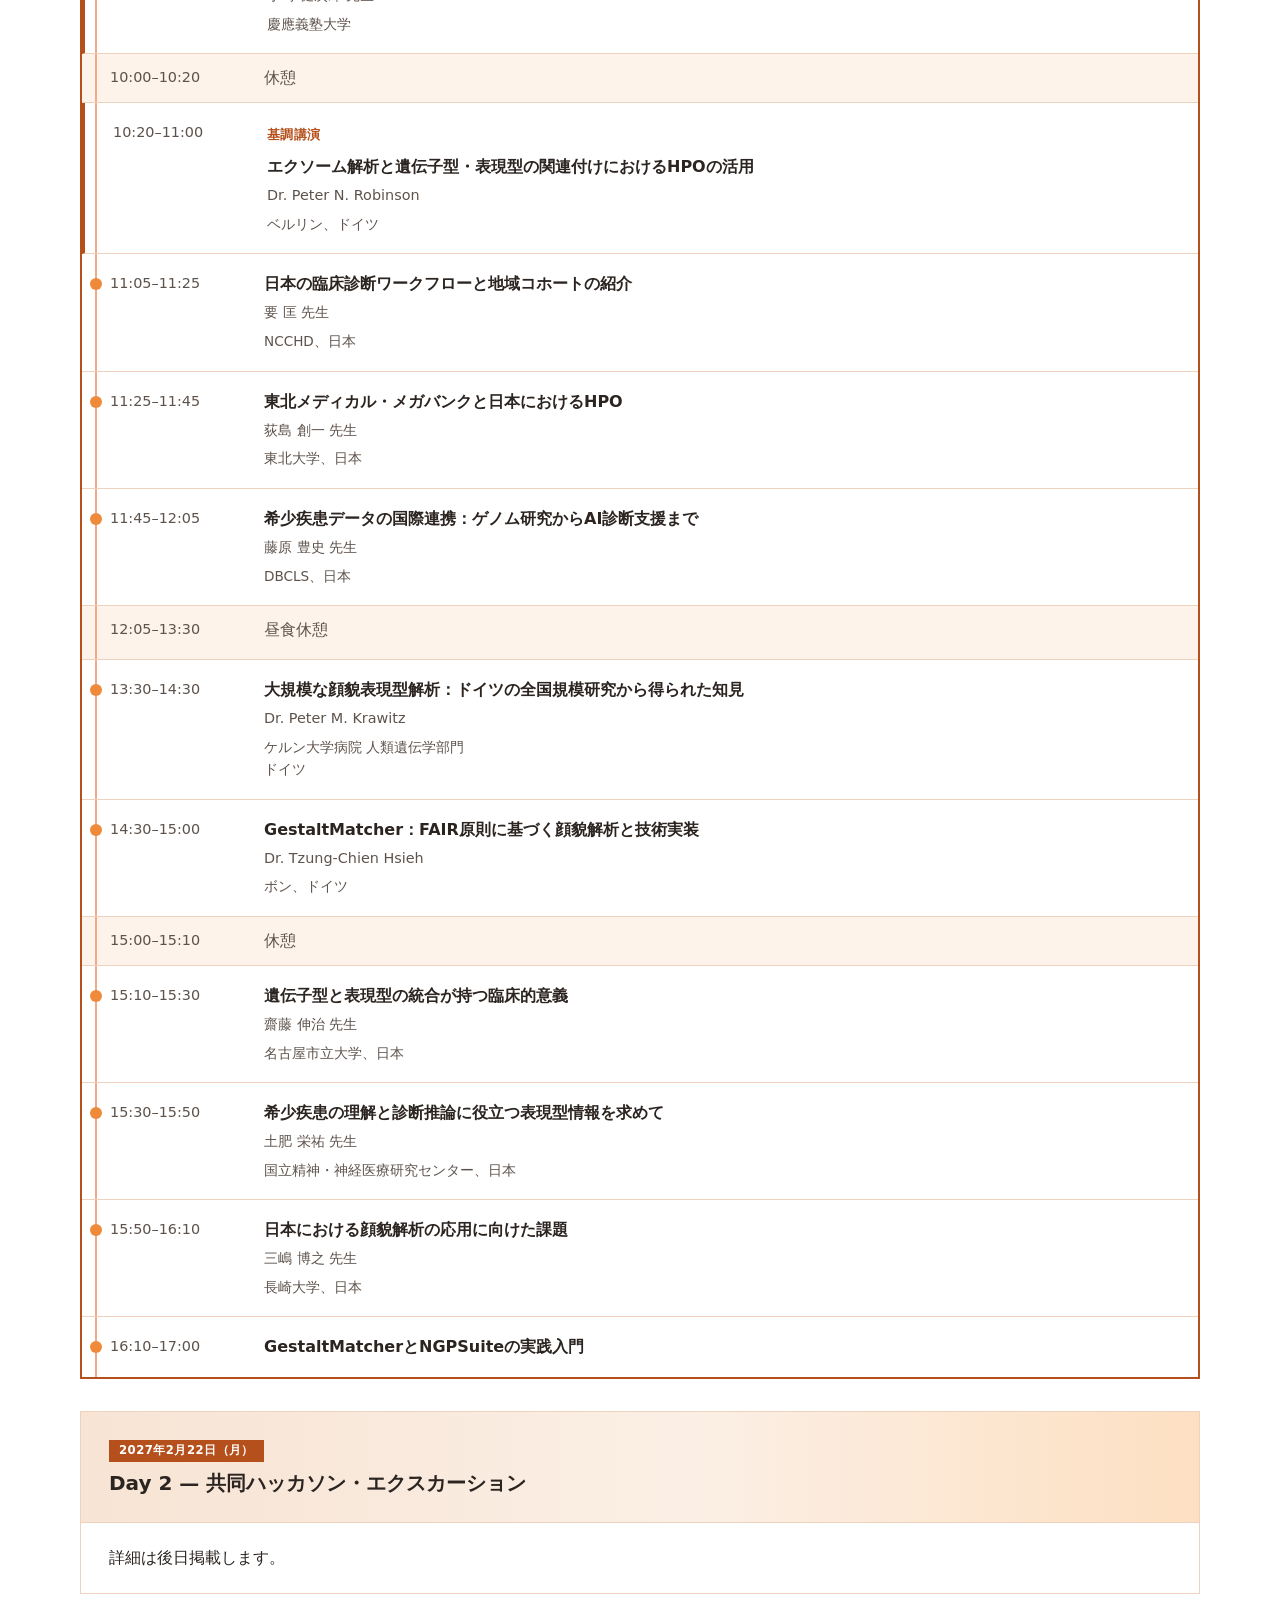
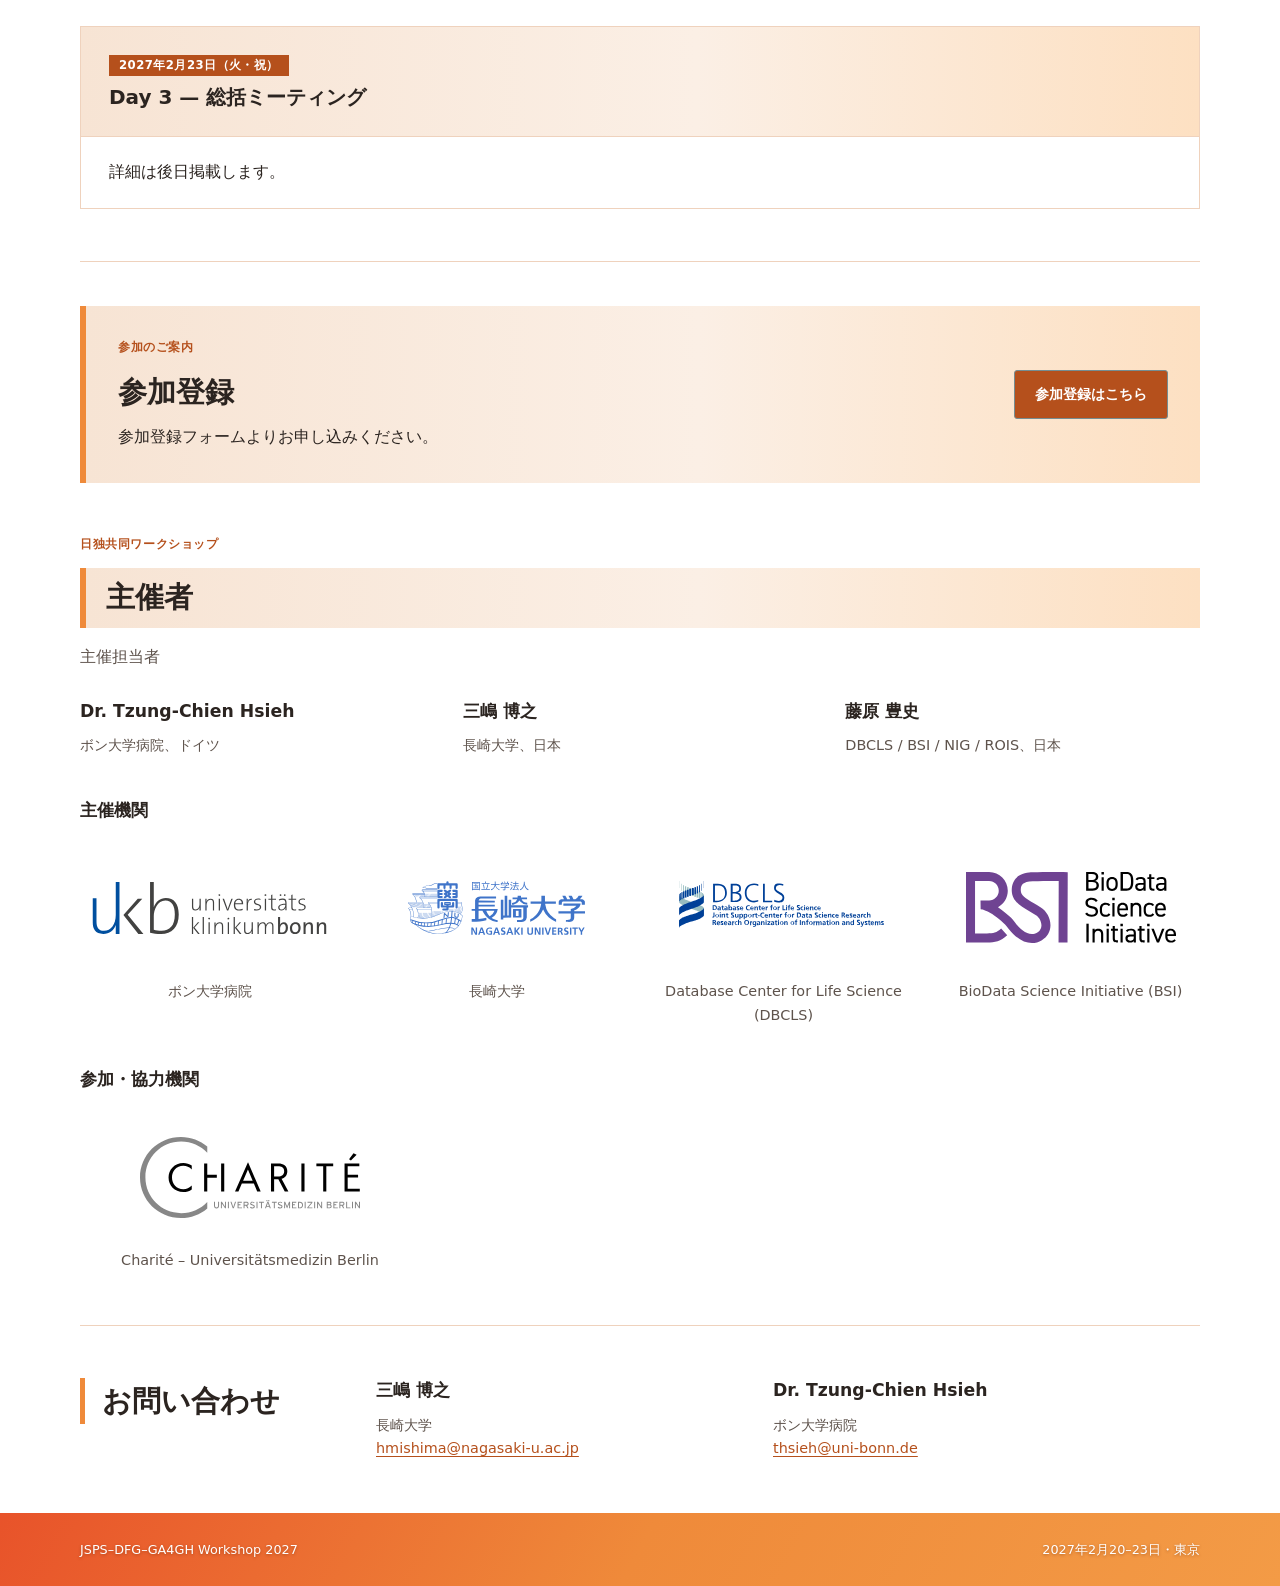
==== commit e5213c7c: "Update Dr. Dohi's Japanese talk title and fix article tag typo - Japanese page: set Dr. Dohi's talk " ====
--- a/index.html
+++ b/index.html
@@ -82,8 +82,8 @@
   <div class="speaker-grid">
     <article class="speaker-card" data-status="confirmed"><h3>要 匡 先生</h3><p>国立成育医療研究センター</p><p class="country">日本</p></article>
     <article class="speaker-card" data-status="confirmed"><h3>齋藤 伸治 先生</h3><p>名古屋市立大学</p><p class="country">日本</p></article>
-    <articls class="speaker-card"><h3>荻島 創一 先生</h3><p>東北大学</p><p class="country">日本</p></articls> 
-    <articls class="speaker-card"><h3>土肥 栄祐 先生</h3><p>国立研究開発法人国立精神・神経医療研究センター</p><p class="country">日本</p></articls> 
+    <article class="speaker-card"><h3>荻島 創一 先生</h3><p>東北大学</p><p class="country">日本</p></article> 
+    <article class="speaker-card"><h3>土肥 栄祐 先生</h3><p>国立研究開発法人国立精神・神経医療研究センター</p><p class="country">日本</p></article> 
     <article class="speaker-card"><h3>三嶋 博之 先生</h3><p>長崎大学</p><p class="country">日本</p></article>
     <article class="speaker-card"><h3>藤原 豊史 先生</h3><p>国立遺伝学研究所BSIライフサイエンス統合データベース部門（DBCLS）</p><p class="country">日本</p></article>
     <article class="speaker-card"><h3>Dr. Peter M. Krawitz</h3><p>ケルン大学病院 人類遺伝学部門</p><p class="country">ドイツ</p></article>
@@ -117,7 +117,7 @@
 <li class="session"><span class="session-time">14:30–15:00</span><div><h4>GestaltMatcher：FAIR原則に基づく顔貌解析と技術実装</h4><p class="session-speaker">Dr. Tzung-Chien Hsieh</p><p class="session-affiliation">ボン、ドイツ</p></div></li>
 <li class="interval"><span class="session-time">15:00–15:10</span><div><h4>休憩</h4></div></li>
 <li class="session"><span class="session-time">15:10–15:30</span><div><h4>遺伝子型と表現型の統合が持つ臨床的意義</h4><p class="session-speaker">齋藤 伸治 先生</p><p class="session-affiliation">名古屋市立大学、日本</p></div></li>
-<li class="session"><span class="session-time">15:30–15:50</span><div><h4 lang="en">Learning from Clinical Data: Toward More Informative Phenotyping in Rare Disease Diagnosis</h4><p class="session-speaker">土肥 栄祐 先生</p><p class="session-affiliation">国立精神・神経医療研究センター、日本</p></div></li>
+<li class="session"><span class="session-time">15:30–15:50</span><div><h4>希少疾患の理解と診断推論に役立つ表現型情報を求めて</h4><p class="session-speaker">土肥 栄祐 先生</p><p class="session-affiliation">国立精神・神経医療研究センター、日本</p></div></li>
 <li class="session"><span class="session-time">15:50–16:10</span><div><h4>日本における顔貌解析の応用に向けた課題</h4><p class="session-speaker">三嶋 博之 先生</p><p class="session-affiliation">長崎大学、日本</p></div></li>
 <li class="session"><span class="session-time">16:10–17:00</span><div><h4>GestaltMatcherとNGPSuiteの実践入門</h4></div></li>
 </ol></section>
--- a/assets/css/styles.css
+++ b/assets/css/styles.css
@@ -178,3 +178,37 @@
 @media (max-width: 640px) {
   .contact-grid { grid-template-columns: 1fr; }
 }
+
+/* AI4RD flyer theme: red-to-orange hero, node-network motif, vermilion accents and beige heading bands. */
+:root{--ink:#2b2420;--muted:#5e534c;--accent:#b5501c;--flyer:#ef8a3a;--line:#efd2bd;--soft:#fdf0e4;--paper:#fff;--flyer-red:#e8532a;--flyer-orange:#f39b46;--band:linear-gradient(90deg,#f7e4d4,#fbefe5 55%,#fde0c2)}
+a:focus-visible,button:focus-visible{outline-color:var(--accent)}
+.site-header{border-top:4px solid var(--flyer);border-bottom-color:var(--line)}
+.hero{position:relative;color:#fff;border-bottom:0;padding:56px 0 104px;
+  background:url("../images/hero-motif.svg") right max(0px,calc((100% - var(--width))/2 - 40px)) bottom 40px/min(520px,48%) auto no-repeat,
+    linear-gradient(118deg,var(--flyer-red) 0%,var(--flyer-red) 25%,#ec6e32 50%,var(--flyer) 75%,var(--flyer-orange) 100%);
+  clip-path:polygon(0 0,100% 0,100% calc(100% - 64px),0 100%)}
+.hero .workshop-identity,.hero h1,.hero .hero-location{color:#fff}
+.hero .hero-note,.hero .support-label{color:#fff7f0}
+.hero h1,.hero .workshop-identity,.hero .hero-location,.hero .hero-note,.hero .support-label,.site-footer p{text-shadow:0 1px 3px rgba(110,40,0,.45)}
+.hero a:focus-visible{outline-color:#fff}
+.hero a.button{background:#fff;color:var(--accent);border-color:#fff;font-weight:700}
+.hero a.button:hover{background:#fdf0e4}
+.funding-logo-slot,.collaboration-logo-slot{border-radius:2px}
+.section h2,#program .section-heading h2{background:var(--band);border-left:6px solid var(--flyer);padding:.3em .7em}
+.eyebrow,.workshop-identity,.badge,.speaker-card .country{color:var(--accent)}
+.speaker-card{border-top-color:var(--flyer)}
+.overview-card{border-top:3px solid var(--flyer)}
+.overview-card.main-event{border-color:var(--flyer)}
+.day-links a{border-color:var(--flyer)}
+.day-heading{background:var(--band)}
+.day-heading .eyebrow{display:inline-block;background:var(--accent);color:#fff;padding:1px 10px;letter-spacing:.04em}
+.sessions li{position:relative}
+.sessions{background:linear-gradient(#f2a988,#f2a988) 13px 0/2px 100% no-repeat}
+.sessions .interval{background:linear-gradient(#f2a988,#f2a988) 13px 0/2px 100% no-repeat,#fdf3ea}
+.sessions li.session::before{content:"";position:absolute;left:8px;top:24px;width:12px;height:12px;border-radius:50%;background:var(--flyer)}
+.registration{background:var(--band);border-left:6px solid var(--flyer)}
+.site-footer{background:linear-gradient(118deg,var(--flyer-red),var(--flyer) 50%,var(--flyer-orange));border-top:0;color:#fff}
+@media(max-width:640px){.hero{padding:36px 0 80px;background-position:right -70px bottom 24px,0 0;background-size:240px auto,auto;clip-path:polygon(0 0,100% 0,100% calc(100% - 36px),0 100%)}.sessions li.session::before{left:8px;top:22px}}
+@media print{.hero{background:none;color:var(--ink);clip-path:none;padding-bottom:20px}.hero *{color:var(--ink)!important;text-shadow:none}.site-footer{background:none;color:var(--ink)}.sessions,.sessions .interval{background:none}.sessions li.session::before{display:none}}
+.section-label h2{background:none;padding:.05em 0 .05em .6em;border-left-width:5px}
+@media(max-width:640px){.sessions li{padding-left:32px}}
